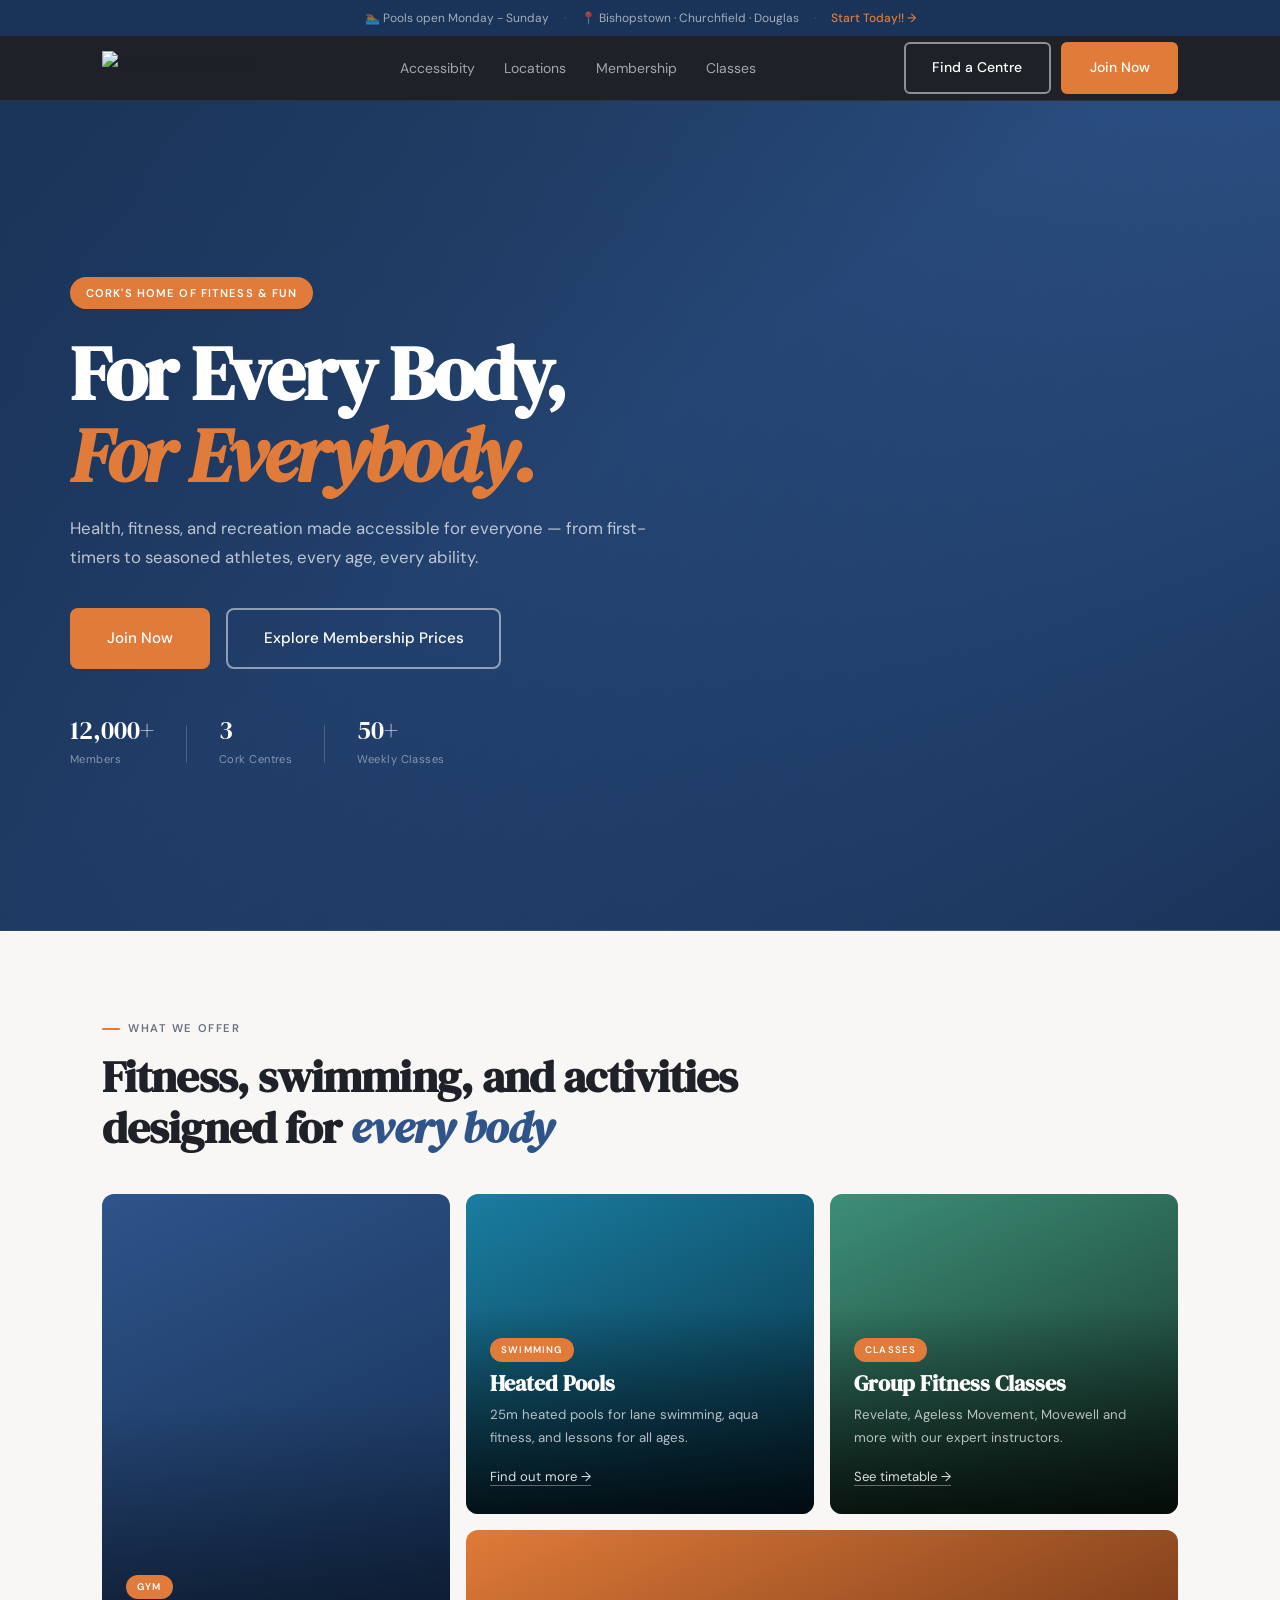
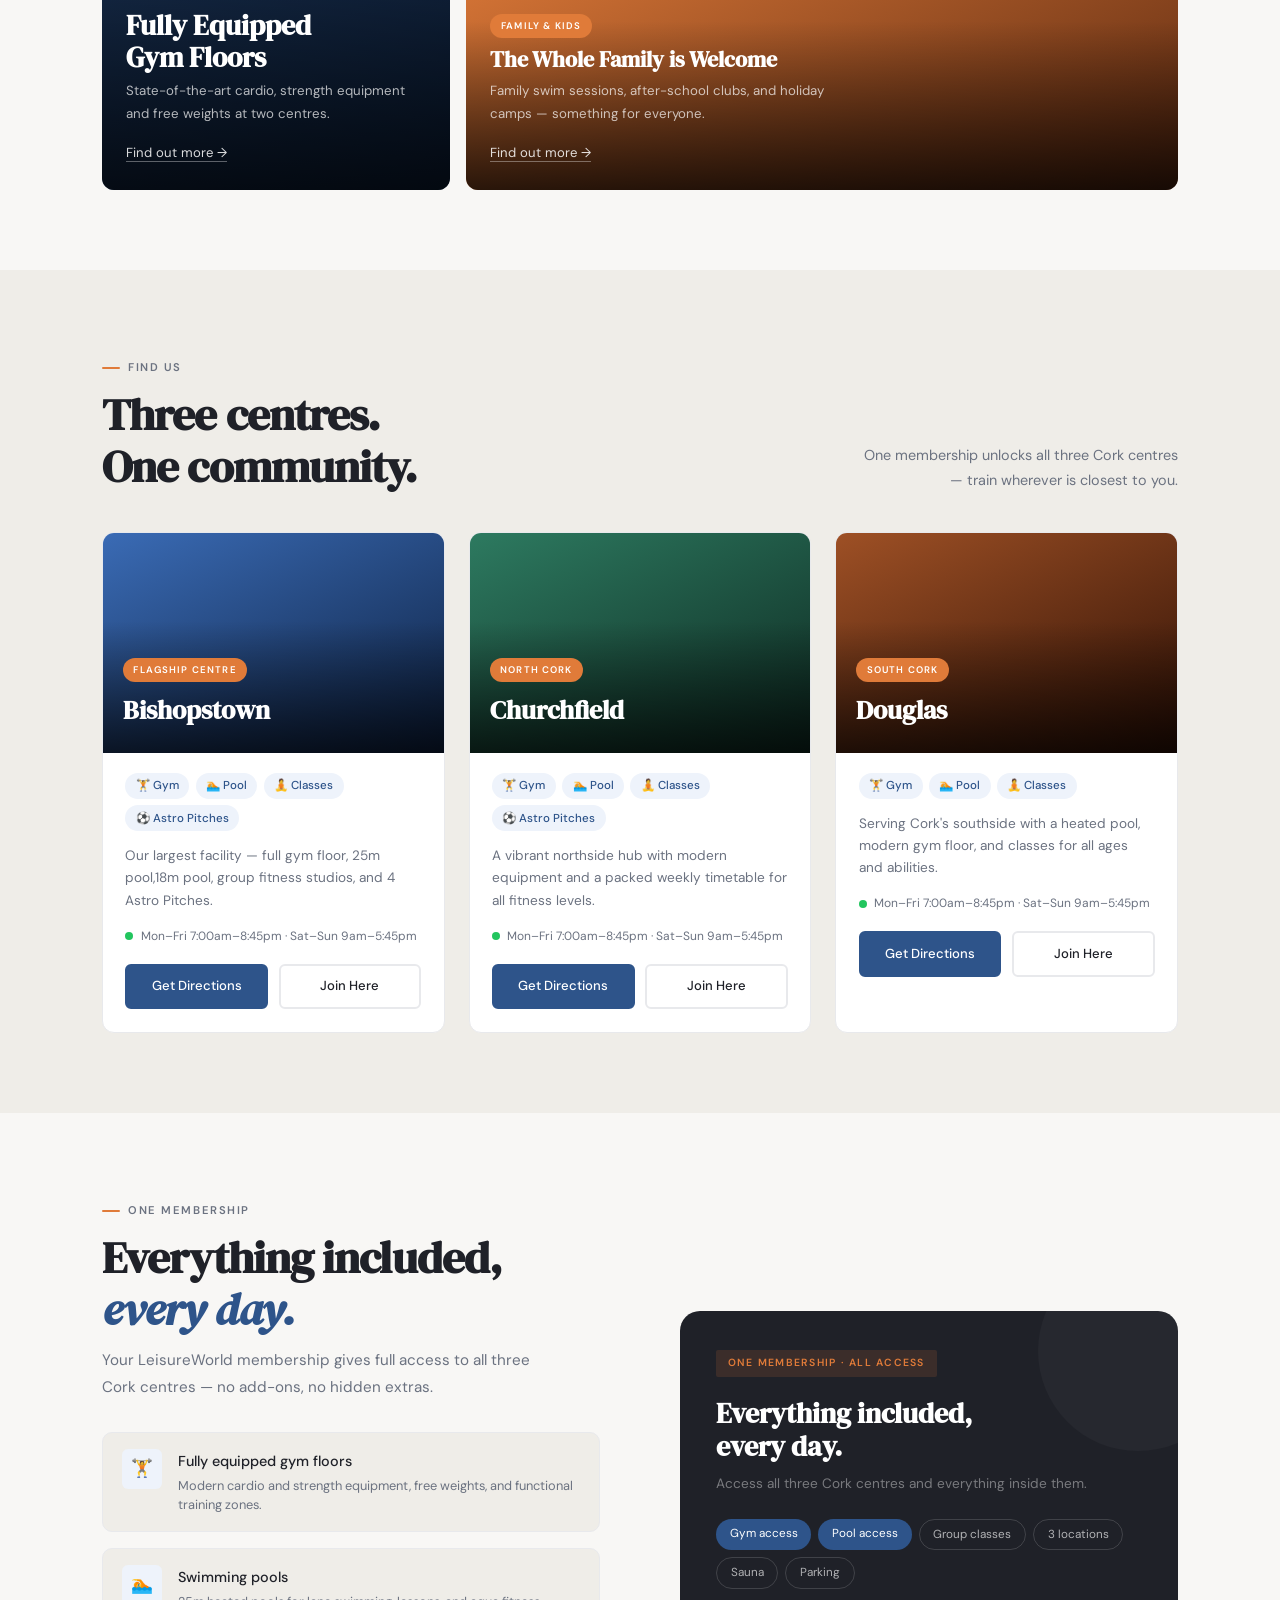
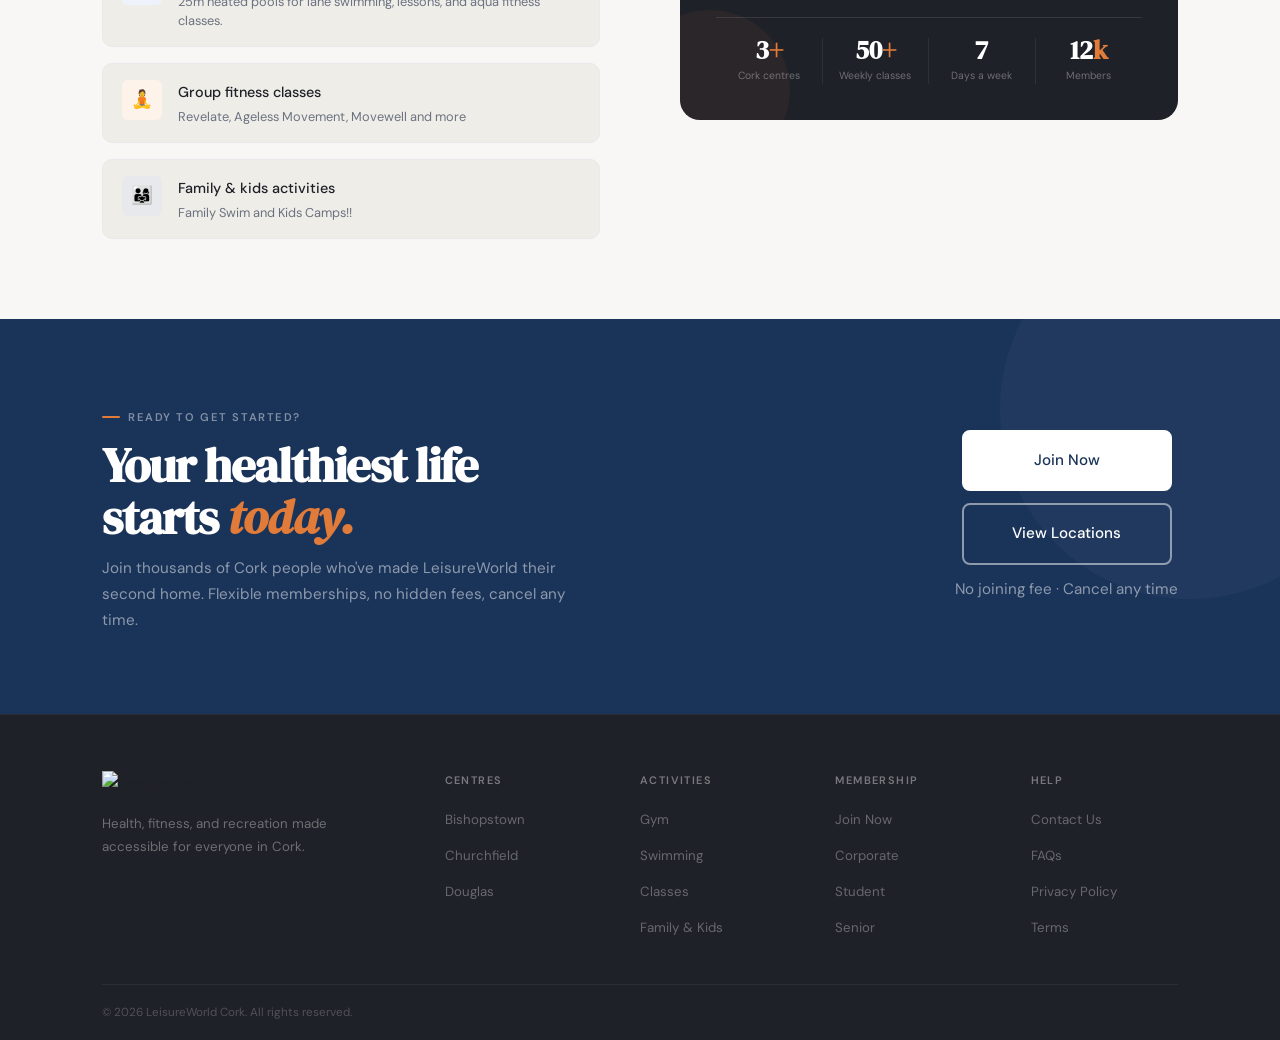
==== index.html @ de10e4ae "Add files via upload" ====
<!DOCTYPE html>
<html lang="en">
<head>
  <meta charset="UTF-8"/>
  <meta name="viewport" content="width=device-width, initial-scale=1.0"/>
  <title>LeisureWorld Cork — For Every Body, For Everybody</title>
  <link href="https://fonts.googleapis.com/css2?family=DM+Serif+Display:ital@0;1&family=DM+Sans:opsz,wght@9..40,300;9..40,400;9..40,500;9..40,600&display=swap" rel="stylesheet"/>
  <link rel="stylesheet" href="style.css"/>
</head>
<body>

<!-- ══════════════════════════════════════════════════════
     TOPBAR
     ══════════════════════════════════════════════════════ -->
<div class="topbar">
  🏊 Pools open Monday - Sunday
  <span class="topbar-sep">·</span>
  📍 Bishopstown · Churchfield · Douglas
  <span class="topbar-sep">·</span>
  <a href="#join"> Start Today!! →</a>
</div>


<!-- ══════════════════════════════════════════════════════
     NAV
     ══════════════════════════════════════════════════════ -->
<nav>
  <div class="wrap nav-inner">

    <a href="#" class="nav-logo">
      <img src="/Users/nikitajoisa/Desktop/lwm/LW/Images/Logo.png" alt="LeisureWorld Cork"/>
    </a>

    <ul class="nav-links">
      <li><a href="#activities">Accessibity</a></li>
      <li><a href="#locations">Locations</a></li>
      <li><a href="#membership">Membership</a></li>
      <li><a href="#classes">Classes</a></li>
    </ul>

    <div class="nav-actions">
      <a href="#locations" class="btn btn-outline-white">Find a Centre</a>
      <a href="#join" class="btn btn-orange">Join Now</a>
    </div>

    <button class="hamburger" id="hamburger" aria-label="Toggle menu" aria-expanded="false">
      <span></span>
      <span></span>
      <span></span>
    </button>

  </div>
</nav>

<!-- Mobile slide-down menu -->
<div class="mobile-menu" id="mobileMenu" aria-hidden="true">
  <ul>
    <li><a href="#activities">Activities</a></li>
    <li><a href="#locations">Locations</a></li>
    <li><a href="#membership">Membership</a></li>
    <li><a href="#classes">Classes</a></li>
  </ul>
  <div class="mobile-menu-btns">
    <a href="#locations" class="btn btn-outline-white">Find a Centre</a>
    <a href="#join" class="btn btn-orange">Join Now</a>
  </div>
</div>

<script>
  const btn  = document.getElementById('hamburger');
  const menu = document.getElementById('mobileMenu');

  btn.addEventListener('click', () => {
    const isOpen = menu.classList.toggle('open');
    btn.classList.toggle('open', isOpen);
    btn.setAttribute('aria-expanded', isOpen);
    menu.setAttribute('aria-hidden', !isOpen);
  });

  // Close menu when any link is tapped
  menu.querySelectorAll('a').forEach(link => {
    link.addEventListener('click', () => {
      menu.classList.remove('open');
      btn.classList.remove('open');
      btn.setAttribute('aria-expanded', false);
      menu.setAttribute('aria-hidden', true);
    });
  });
</script>


<!-- ══════════════════════════════════════════════════════
     HERO
     ══════════════════════════════════════════════════════ -->
<section class="hero">
  <div class="hero-bg"></div>
  <div class="hero-overlay"></div>
  <div class="wrap hero-inner">
    <div class="hero-content">
      <div class="hero-badge">Cork's home of fitness &amp; fun</div>
      <h1>For Every Body,<br><em>For Everybody.</em></h1>
      <p>Health, fitness, and recreation made accessible for everyone — from first-timers to seasoned athletes, every age, every ability.</p>
      <div class="hero-cta">
        <a href="#join" class="btn btn-orange btn-lg">Join Now</a>
        <a href="#activities" class="btn btn-outline-white btn-lg">Explore Membership Prices</a>
      </div>
      <div class="hero-stats">
        <div>
          <span class="stat-num">12,000+</span>
          <span class="stat-label">Members</span>
        </div>
        <div class="stat-divider"></div>
        <div>
          <span class="stat-num">3</span>
          <span class="stat-label">Cork Centres</span>
        </div>
        <div class="stat-divider"></div>
        <div>
          <span class="stat-num">50+</span>
          <span class="stat-label">Weekly Classes</span>
        </div>
      </div>
    </div>
  </div>
</section>


<!-- ══════════════════════════════════════════════════════
     ACTIVITIES
     ══════════════════════════════════════════════════════ -->
<section class="activities" id="activities">
  <div class="wrap">
    <div class="overline">What we offer</div>
    <h2 class="display">Fitness, swimming, and activities<br>designed for <em>every body</em></h2>

    <div class="act-grid">

      <!-- Tall card: spans 2 rows on desktop -->
      <a href="#" class="act-card span-2-rows">
        <div class="card-bg bg-gym"></div>
        <div class="card-overlay"></div>
        <div class="card-body">
          <span class="card-tag">Gym</span>
          <h3>Fully Equipped<br>Gym Floors</h3>
          <p>State-of-the-art cardio, strength equipment and free weights at two centres.</p>
          <span class="card-link">Find out more →</span>
        </div>
      </a>

      <a href="#" class="act-card">
        <div class="card-bg bg-pool"></div>
        <div class="card-overlay"></div>
        <div class="card-body">
          <span class="card-tag">Swimming</span>
          <h3>Heated Pools</h3>
          <p>25m heated pools for lane swimming, aqua fitness, and lessons for all ages.</p>
          <span class="card-link">Find out more →</span>
        </div>
      </a>

      <a href="#membership" class="act-card">
        <div class="card-bg bg-classes"></div>
        <div class="card-overlay"></div>
        <div class="card-body">
          <span class="card-tag">Classes</span>
          <h3>Group Fitness Classes</h3>
          <p>Revelate, Ageless Movement, Movewell and more with our expert instructors.</p>
          <span class="card-link">See timetable →</span>
        </div>
      </a>

      <!-- Wide card: spans 2 columns on desktop/tablet -->
      <a href="#" class="act-card span-2-cols">
        <div class="card-bg bg-family"></div>
        <div class="card-overlay"></div>
        <div class="card-body">
          <span class="card-tag">Family &amp; Kids</span>
          <h3>The Whole Family is Welcome</h3>
          <p>Family swim sessions, after-school clubs, and holiday camps — something for everyone.</p>
          <span class="card-link">Find out more →</span>
        </div>
      </a>

    </div>
  </div>
</section>


<!-- ══════════════════════════════════════════════════════
     LOCATIONS
     ══════════════════════════════════════════════════════ -->
<section class="locations" id="locations">
  <div class="wrap">
    <div class="section-head-row">
      <div>
        <div class="overline">Find us</div>
        <h2 class="display">Three centres.<br>One community.</h2>
      </div>
      <p class="section-aside">One membership unlocks all three Cork centres — train wherever is closest to you.</p>
    </div>

    <div class="loc-grid">

      <div class="loc-card">
        <div class="loc-photo lp-bishopstown">
          <div class="loc-photo-overlay"></div>
          <div class="loc-photo-label">
            <small>Flagship Centre</small>
            <h3>Bishopstown</h3>
          </div>
        </div>
        <div class="loc-body">
          <div class="loc-chips">
            <span class="chip">🏋️ Gym</span>
            <span class="chip">🏊 Pool</span>
            <span class="chip">🧘 Classes</span>
            <span class="chip">⚽ Astro Pitches</span>
          </div>
          <p>Our largest facility — full gym floor, 25m pool,18m pool, group fitness studios, and 4 Astro Pitches.</p>
          <div class="loc-hours"><span class="dot-green"></span> Mon–Fri 7:00am–8:45pm · Sat–Sun 9am–5:45pm</div>
          <div class="loc-btns">
            <a href="#" class="btn btn-blue">Get Directions</a>
            <a href="#join" class="btn btn-outline-ink">Join Here</a>
          </div>
        </div>
      </div>

      <div class="loc-card">
        <div class="loc-photo lp-churchfield">
          <div class="loc-photo-overlay"></div>
          <div class="loc-photo-label">
            <small>North Cork</small>
            <h3>Churchfield</h3>
          </div>
        </div>
        <div class="loc-body">
          <div class="loc-chips">
            <span class="chip">🏋️ Gym</span>
            <span class="chip">🏊 Pool</span>
            <span class="chip">🧘 Classes</span>
            <span class="chip">⚽ Astro Pitches</span>
          </div>
          <p>A vibrant northside hub with modern equipment and a packed weekly timetable for all fitness levels.</p>
          <div class="loc-hours"><span class="dot-green"></span> Mon–Fri 7:00am–8:45pm · Sat–Sun 9am–5:45pm</div>
          <div class="loc-btns">
            <a href="#" class="btn btn-blue">Get Directions</a>
            <a href="#join" class="btn btn-outline-ink">Join Here</a>
          </div>
        </div>
      </div>

<div class="loc-card">
  <div class="loc-photo lp-douglas">
    <div class="loc-photo-overlay"></div>
    <div class="loc-photo-label">
      <small>South Cork</small>
      <h3>Douglas</h3>
    </div>
  </div>
  <div class="loc-body">
    <div class="loc-chips">
      <span class="chip">🏋️ Gym</span>
      <span class="chip">🏊 Pool</span>
      <span class="chip">🧘 Classes</span>
    </div>
    <p>Serving Cork's southside with a heated pool, modern gym floor, and classes for all ages and abilities.</p>
    <div class="loc-hours"><span class="dot-green"></span> Mon–Fri 7:00am–8:45pm · Sat–Sun 9am–5:45pm</div>
    <div class="loc-btns">
      <a href="#" class="btn btn-blue">Get Directions</a>
      <a href="#join" class="btn btn-outline-ink">Join Here</a>
    </div>
  </div>
</div>

    </div>
  </div>
</section>


<!-- ══════════════════════════════════════════════════════
     MEMBERSHIP FEATURES
     ══════════════════════════════════════════════════════ -->
<section class="membership" id="membership">
  <div class="wrap mem-inner">

    <div class="mem-left">
      <div class="overline">One membership</div>
      <h2 class="display">Everything included,<br><em>every day.</em></h2>
      <p>Your LeisureWorld membership gives full access to all three Cork centres — no add-ons, no hidden extras.</p>

      <div class="feature-list">
        <div class="feature-item">
          <div class="feature-icon fi-blue">🏋️</div>
          <div>
            <h4>Fully equipped gym floors</h4>
            <p>Modern cardio and strength equipment, free weights, and functional training zones.</p>
          </div>
        </div>
        <div class="feature-item">
          <div class="feature-icon fi-blue">🏊</div>
          <div>
            <h4>Swimming pools</h4>
            <p>25m heated pools for lane swimming, lessons, and aqua fitness classes.</p>
          </div>
        </div>
        <div class="feature-item">
          <div class="feature-icon fi-orange">🧘</div>
          <div>
            <h4>Group fitness classes</h4>
            <p>Revelate, Ageless Movement, Movewell and more</p>
          </div>
        </div>
        <div class="feature-item">
          <div class="feature-icon fi-stone">👨‍👩‍👧</div>
          <div>
            <h4>Family &amp; kids activities</h4>
            <p>Family Swim and Kids Camps!!</p>
          </div>
        </div>
      </div>
    </div>

    <div class="mem-right">
      <div class="mem-card">
        <div class="mem-card-tag">One membership · All access</div>
        <h3>Everything included,<br>every day.</h3>
        <p>Access all three Cork centres and everything inside them.</p>
        <div class="pills">
          <span class="pill pill-solid">Gym access</span>
          <span class="pill pill-solid">Pool access</span>
          <span class="pill pill-outline">Group classes</span>
          <span class="pill pill-outline">3 locations</span>
          <span class="pill pill-outline">Sauna</span>
          <span class="pill pill-outline">Parking</span>
        </div>
        <div class="mem-stats">
          <div class="mem-stat"><strong>3<em>+</em></strong><span>Cork centres</span></div>
          <div class="mem-stat"><strong>50<em>+</em></strong><span>Weekly classes</span></div>
          <div class="mem-stat"><strong>7</strong><span>Days a week</span></div>
          <div class="mem-stat"><strong>12<em>k</em></strong><span>Members</span></div>
        </div>
      </div>
    </div>

  </div>
</section>


<!-- ══════════════════════════════════════════════════════
     JOIN CTA
     ══════════════════════════════════════════════════════ -->
<section class="join-cta" id="join">
  <div class="wrap join-inner">
    <div>
      <div class="overline overline-light">Ready to get started?</div>
      <h2>Your healthiest life<br>starts <em>today.</em></h2>
      <p>Join thousands of Cork people who've made LeisureWorld their second home. Flexible memberships, no hidden fees, cancel any time.</p>
    </div>
    <div class="join-actions">
      <a href="#" class="btn btn-white btn-lg">Join Now</a>
      <a href="#locations" class="btn btn-outline-white btn-lg">View Locations</a>
      <p class="join-note">No joining fee · Cancel any time</p>
    </div>
  </div>
</section>


<!-- ══════════════════════════════════════════════════════
     FOOTER
     ══════════════════════════════════════════════════════ -->
<footer>
  <div class="wrap">
    <div class="footer-grid">

      <div class="footer-brand">
        <!-- Replace logo.png with your actual logo file -->
        <img src="/Users/nikitajoisa/Desktop/lwm/LW/Images/Logo.png" alt="LeisureWorld Cork"/>
        <p>Health, fitness, and recreation made accessible for everyone in Cork.</p>
      </div>

      <div class="footer-col">
        <h4>Centres</h4>
        <ul>
          <li><a href="#locations">Bishopstown</a></li>
          <li><a href="#locations">Churchfield</a></li>
          <li><a href="#locations">Douglas</a></li>
        </ul>
      </div>

      <div class="footer-col">
        <h4>Activities</h4>
        <ul>
          <li><a href="#activities">Gym</a></li>
          <li><a href="#activities">Swimming</a></li>
          <li><a href="#membership">Classes</a></li>
          <li><a href="#activities">Family &amp; Kids</a></li>
        </ul>
      </div>

      <div class="footer-col">
        <h4>Membership</h4>
        <ul>
          <li><a href="#join">Join Now</a></li>
          <li><a href="#">Corporate</a></li>
          <li><a href="#">Student</a></li>
          <li><a href="#">Senior</a></li>
        </ul>
      </div>

      <div class="footer-col">
        <h4>Help</h4>
        <ul>
          <li><a href="#">Contact Us</a></li>
          <li><a href="#">FAQs</a></li>
          <li><a href="#">Privacy Policy</a></li>
          <li><a href="#">Terms</a></li>
        </ul>
      </div>

    </div>

    <div class="footer-bottom">
      <span>© 2026 LeisureWorld Cork. All rights reserved.</span>
    </div>
  </div>
</footer>

</body>
</html>
---- style.css ----
/* =====================================================
   TOKENS — edit colours/fonts here only
   ===================================================== */
:root {
  --blue:       #2E548A;
  --blue-deep:  #1A3359;
  --orange:     #E07B39;
  --ink:        #1F2128;
  --bg:         #F8F7F5;
  --surface:    #EFEDE8;
  --border:     #E8E9EC;
  --muted:      #6B7280;
  --green:      #22c55e;

  --font-display: 'DM Serif Display', Georgia, serif;
  --font-body:    'DM Sans', sans-serif;

  --radius: 12px;
  --max-w:  1140px;
}

/* =====================================================
   RESET
   ===================================================== */
*, *::before, *::after { box-sizing: border-box; margin: 0; padding: 0; }
html  { scroll-behavior: smooth; }
body  {
  font-family: var(--font-body);
  background: var(--bg);
  color: var(--ink);
  font-size: 16px;
  line-height: 1.7;
  -webkit-font-smoothing: antialiased;
}
a   { color: inherit; text-decoration: none; }
img { display: block; max-width: 100%; }
ul  { list-style: none; }

/* =====================================================
   LAYOUT
   ===================================================== */
.wrap    { max-width: var(--max-w); margin: 0 auto; padding: 0 2rem; }
section  { padding: 5rem 0; }

/* =====================================================
   TYPOGRAPHY HELPERS
   ===================================================== */
.overline {
  display: inline-flex;
  align-items: center;
  gap: .5rem;
  font-size: .7rem;
  font-weight: 600;
  letter-spacing: .14em;
  text-transform: uppercase;
  color: var(--muted);
  margin-bottom: .75rem;
}
.overline::before {
  content: '';
  width: 18px;
  height: 2px;
  background: var(--orange);
  border-radius: 2px;
}
.overline-light { color: rgba(255,255,255,.45); }

h2.display {
  font-family: var(--font-display);
  font-size: clamp(2rem, 4vw, 2.8rem);
  letter-spacing: -.02em;
  line-height: 1.15;
}
h2.display em { font-style: italic; color: var(--blue); }

/* =====================================================
   BUTTONS
   ===================================================== */
.btn {
  display: inline-flex;
  align-items: center;
  justify-content: center;
  gap: .4rem;
  padding: .75rem 1.65rem;
  border-radius: 6px;
  font-family: var(--font-body);
  font-size: .875rem;
  font-weight: 500;
  border: 2px solid transparent;
  cursor: pointer;
  transition: all .2s;
  white-space: nowrap;
}
.btn:hover { transform: translateY(-2px); box-shadow: 0 6px 18px rgba(0,0,0,.15); }
.btn:active { transform: translateY(0); box-shadow: none; }

.btn-lg { padding: 1rem 2.2rem; font-size: .95rem; border-radius: 8px; }

.btn-orange        { background: var(--orange);    color: #fff; border-color: var(--orange); }
.btn-orange:hover  { background: #c45e1e;          border-color: #c45e1e; }
.btn-blue          { background: var(--blue);      color: #fff; border-color: var(--blue); }
.btn-blue:hover    { background: var(--blue-deep); border-color: var(--blue-deep); }
.btn-white         { background: #fff;             color: var(--blue-deep); border-color: #fff; }
.btn-white:hover   { background: var(--bg); }
.btn-outline-white { background: transparent; color: #fff; border-color: rgba(255,255,255,.5); }
.btn-outline-white:hover { background: rgba(255,255,255,.1); border-color: #fff; }
.btn-outline-ink   { background: transparent; color: var(--ink); border-color: var(--border); }
.btn-outline-ink:hover { border-color: var(--blue); color: var(--blue); }

/* =====================================================
   TOPBAR
   ===================================================== */
.topbar {
  background: var(--blue-deep);
  font-size: .75rem;
  color: rgba(255,255,255,.6);
  text-align: center;
  padding: .5rem 1rem;
}
.topbar a { color: var(--orange); font-weight: 500; }
.topbar a:hover { color: #fff; }
.topbar-sep { margin: 0 .75rem; opacity: .3; }

/* =====================================================
   NAV
   ===================================================== */
nav {
  position: sticky;
  top: 0;
  z-index: 100;
  background: var(--ink);
  border-bottom: 1px solid rgba(255,255,255,.07);
}
.nav-inner {
  display: flex;
  align-items: center;
  justify-content: space-between;
  height: 64px;
}
.nav-logo img { height: 34px; }

.nav-links {
  display: flex;
  gap: .15rem;
}
.nav-links a {
  padding: .4rem .85rem;
  font-size: .875rem;
  color: rgba(255,255,255,.6);
  border-radius: 5px;
  transition: color .2s, background .2s;
}
.nav-links a:hover { color: #fff; background: rgba(255,255,255,.08); }

.nav-actions { display: flex; gap: .65rem; }

/* Hamburger button — hidden on desktop */
.hamburger {
  display: none;
  flex-direction: column;
  gap: 5px;
  background: none;
  border: none;
  cursor: pointer;
  padding: 8px;
  border-radius: 5px;
}
.hamburger:hover { background: rgba(255,255,255,.08); }
.hamburger span {
  display: block;
  width: 22px;
  height: 2px;
  background: rgba(255,255,255,.8);
  border-radius: 2px;
  transition: transform .25s, opacity .25s;
}
.hamburger.open span:nth-child(1) { transform: translateY(7px) rotate(45deg); }
.hamburger.open span:nth-child(2) { opacity: 0; }
.hamburger.open span:nth-child(3) { transform: translateY(-7px) rotate(-45deg); }

/* Mobile drawer — hidden until breakpoint */
.mobile-menu {
  display: none;
  position: fixed;
  top: 64px; left: 0; right: 0;
  background: var(--ink);
  border-top: 1px solid rgba(255,255,255,.07);
  padding: 1.5rem 1.5rem 2rem;
  z-index: 99;
  opacity: 0;
  transform: translateY(-6px);
  pointer-events: none;
  transition: opacity .25s, transform .25s;
}
.mobile-menu.open { opacity: 1; transform: translateY(0); pointer-events: auto; }
.mobile-menu li   { border-bottom: 1px solid rgba(255,255,255,.06); }
.mobile-menu a    { display: block; padding: .9rem 0; font-size: 1rem; color: rgba(255,255,255,.7); }
.mobile-menu a:hover { color: #fff; }
.mobile-menu-btns {
  display: flex;
  flex-direction: column;
  gap: .65rem;
  margin-top: 1.5rem;
}
.mobile-menu-btns .btn { width: 100%; padding: .9rem; }

/* =====================================================
   HERO
   To add a real photo: .hero-bg { background-image: url('hero.jpg'); }
   Ideal size: 1600x900px
   ===================================================== */
.hero {
  position: relative;
  min-height: 88vh;
  display: flex;
  align-items: center;
  overflow: hidden;
}
.hero-bg {
  position: absolute;
  inset: 0;
  background: linear-gradient(145deg, #1f3d5c 0%, #2E548A 45%, #1A3359 100%);
  background-size: cover;
  background-position: center;
}
.hero-overlay {
  position: absolute;
  inset: 0;
  background: linear-gradient(100deg, rgba(26,51,89,.85) 0%, rgba(26,51,89,.4) 60%, transparent 100%);
}
.hero-inner {
  position: relative;
  z-index: 1;
  padding: 6rem 0 5rem;
  width: 100%;
}
.hero-content { max-width: 600px; }

.hero-badge {
  display: inline-block;
  background: var(--orange);
  color: #fff;
  font-size: .7rem;
  font-weight: 600;
  letter-spacing: .1em;
  text-transform: uppercase;
  padding: .4rem 1rem;
  border-radius: 99px;
  margin-bottom: 1.5rem;
}
.hero-content h1 {
  font-family: var(--font-display);
  font-size: clamp(2.8rem, 6vw, 5rem);
  color: #fff;
  line-height: 1.05;
  letter-spacing: -.03em;
  margin-bottom: 1.25rem;
}
.hero-content h1 em { font-style: italic; color: var(--orange); }
.hero-content p {
  font-size: 1.05rem;
  color: rgba(255,255,255,.7);
  max-width: 48ch;
  margin-bottom: 2.25rem;
}
.hero-cta { display: flex; gap: 1rem; flex-wrap: wrap; margin-bottom: 3rem; }

.hero-stats {
  display: flex;
  gap: 2rem;
  flex-wrap: wrap;
  align-items: center;
}
.stat-num {
  font-family: var(--font-display);
  font-size: 1.65rem;
  color: #fff;
  display: block;
  line-height: 1;
}
.stat-label { font-size: .7rem; color: rgba(255,255,255,.45); letter-spacing: .04em; }
.stat-divider { width: 1px; height: 38px; background: rgba(255,255,255,.18); }

/* =====================================================
   ACTIVITIES GRID
   To add photos: <div class="card-bg bg-gym" style="background-image:url('gym.jpg')">
   Ideal: 800x600px per card
   ===================================================== */
.activities { background: var(--bg); }

.act-grid {
  display: grid;
  grid-template-columns: repeat(3, 1fr);
  grid-template-rows: 320px 260px;
  gap: 1rem;
  margin-top: 2.5rem;
}
.act-card {
  position: relative;
  border-radius: var(--radius);
  overflow: hidden;
  display: block;
}
.act-card:hover .card-bg { transform: scale(1.05); }

.card-bg {
  position: absolute;
  inset: 0;
  background-size: cover;
  background-position: center;
  transition: transform .5s ease;
}

/* Colour fallbacks — replace with real photos */
.bg-gym     { background: linear-gradient(155deg, #2E548A, #0d2240); }
.bg-pool    { background: linear-gradient(155deg, #1a7da0, #072d40); }
.bg-classes { background: linear-gradient(155deg, #3d8f78, #142e25); }
.bg-family  { background: linear-gradient(155deg, var(--orange), #5a2810); }

.card-overlay {
  position: absolute;
  inset: 0;
  background: linear-gradient(to top, rgba(0,0,0,.75) 0%, transparent 65%);
}
.card-body {
  position: absolute;
  bottom: 0; left: 0; right: 0;
  padding: 1.5rem;
  z-index: 1;
}
.card-tag {
  display: inline-block;
  background: var(--orange);
  color: #fff;
  font-size: .6rem;
  font-weight: 600;
  letter-spacing: .12em;
  text-transform: uppercase;
  padding: .25rem .7rem;
  border-radius: 99px;
  margin-bottom: .6rem;
}
.card-body h3 {
  font-family: var(--font-display);
  font-size: 1.4rem;
  color: #fff;
  line-height: 1.15;
  margin-bottom: .45rem;
}
.card-body p   { font-size: .83rem; color: rgba(255,255,255,.7); margin-bottom: .8rem; max-width: 38ch; }
.card-link     { font-size: .82rem; color: rgba(255,255,255,.85); border-bottom: 1px solid rgba(255,255,255,.35); transition: border-color .2s; }
.act-card:hover .card-link { border-color: var(--orange); color: #fff; }

/* Grid span helpers */
.span-2-rows { grid-row: span 2; }
.span-2-cols { grid-column: span 2; }
.span-2-rows .card-body h3 { font-size: 1.75rem; }

/* =====================================================
   LOCATIONS
   To add photos: style="background-image:url('bishopstown.jpg')"
   Ideal: 800x400px per location
   ===================================================== */
.locations { background: var(--surface); }

.section-head-row {
  display: flex;
  align-items: flex-end;
  justify-content: space-between;
  gap: 2rem;
  margin-bottom: 2.5rem;
}
.section-aside { font-size: .9rem; color: var(--muted); max-width: 32ch; text-align: right; }

.loc-grid {
  display: grid;
  grid-template-columns: repeat(3, 1fr);
  gap: 1.5rem;
}
.loc-card {
  background: #fff;
  border-radius: var(--radius);
  overflow: hidden;
  border: 1px solid var(--border);
  transition: transform .25s, box-shadow .25s;
}
.loc-card:hover { transform: translateY(-5px); box-shadow: 0 20px 50px rgba(0,0,0,.1); }

.loc-photo {
  height: 220px;
  background-size: cover;
  background-position: center;
  position: relative;
  display: flex;
  align-items: flex-end;
}

/* Colour fallbacks */
.lp-bishopstown { background: linear-gradient(155deg, #3a6bb5, #0d2040); }
.lp-churchfield  { background: linear-gradient(155deg, #2d7a60, #0d2820); }
.lp-douglas      { background: linear-gradient(155deg, #9e5025, #2e1005); }

.loc-photo-overlay {
  position: absolute;
  inset: 0;
  background: linear-gradient(to top, rgba(0,0,0,.68) 0%, transparent 60%);
}
.loc-photo-label {
  position: relative;
  z-index: 1;
  padding: 1.25rem;
}
.loc-photo-label small {
  display: inline-block;
  background: var(--orange);
  color: #fff;
  font-size: .6rem;
  font-weight: 600;
  letter-spacing: .12em;
  text-transform: uppercase;
  padding: .22rem .65rem;
  border-radius: 99px;
  margin-bottom: .4rem;
}
.loc-photo-label h3 { font-family: var(--font-display); font-size: 1.65rem; color: #fff; }

.loc-body { padding: 1.25rem 1.4rem 1.4rem; }

.loc-chips { display: flex; flex-wrap: wrap; gap: .4rem; margin-bottom: .85rem; }
.chip {
  font-size: .72rem;
  font-weight: 500;
  color: var(--blue);
  background: #EEF3FB;
  padding: .2rem .65rem;
  border-radius: 99px;
}
.loc-body p { font-size: .85rem; color: var(--muted); margin-bottom: .85rem; line-height: 1.65; }

.loc-hours {
  display: flex;
  align-items: center;
  gap: .45rem;
  font-size: .75rem;
  color: var(--muted);
  margin-bottom: 1.1rem;
}
.dot-green { width: 8px; height: 8px; border-radius: 50%; background: var(--green); flex-shrink: 0; }

.loc-btns { display: flex; gap: .65rem; }
.loc-btns .btn { flex: 1; font-size: .82rem; padding: .6rem .8rem; }

/* =====================================================
   MEMBERSHIP FEATURES
   ===================================================== */
.membership { background: var(--bg); }

.mem-inner {
  display: grid;
  grid-template-columns: 1fr 1fr;
  gap: 5rem;
  align-items: center;
}
.mem-left > p { font-size: .95rem; color: var(--muted); max-width: 44ch; margin: .75rem 0 2rem; line-height: 1.75; }

.feature-list { display: flex; flex-direction: column; gap: 1rem; }

.feature-item {
  display: flex;
  align-items: flex-start;
  gap: 1rem;
  padding: 1rem 1.2rem;
  background: var(--surface);
  border: 1.5px solid var(--border);
  border-radius: 10px;
  transition: border-color .2s, background .2s, transform .2s;
}
.feature-item:hover { border-color: #ADBFDF; background: #EEF3FB; transform: translateX(4px); }

.feature-icon {
  width: 40px; height: 40px;
  border-radius: 6px;
  display: flex;
  align-items: center;
  justify-content: center;
  font-size: 1.1rem;
  flex-shrink: 0;
}
.fi-blue   { background: #EEF3FB; }
.fi-orange { background: #FDF3EA; }
.fi-stone  { background: var(--border); }

.feature-item h4 { font-size: .9rem; font-weight: 500; margin-bottom: .15rem; }
.feature-item p  { font-size: .8rem; color: var(--muted); margin: 0; line-height: 1.5; }

/* Membership highlight card */
.mem-card {
  background: var(--ink);
  border-radius: 20px;
  padding: 2.25rem;
  position: relative;
  overflow: hidden;
}
.mem-card::before,
.mem-card::after {
  content: '';
  position: absolute;
  border-radius: 50%;
  pointer-events: none;
}
.mem-card::before { width: 200px; height: 200px; top: -60px; right: -60px; background: rgba(255,255,255,.03); }
.mem-card::after  { width: 160px; height: 160px; bottom: -50px; left: -50px; background: rgba(224,123,57,.06); }

.mem-card-tag {
  display: inline-block;
  font-size: .65rem;
  font-weight: 600;
  letter-spacing: .12em;
  text-transform: uppercase;
  color: var(--orange);
  background: rgba(224,123,57,.14);
  padding: .28rem .75rem;
  border-radius: 2px;
  margin-bottom: 1.25rem;
}
.mem-card h3 {
  font-family: var(--font-display);
  font-size: 1.75rem;
  color: #fff;
  line-height: 1.2;
  margin-bottom: .5rem;
  position: relative; z-index: 1;
}
.mem-card > p {
  font-size: .85rem;
  color: rgba(255,255,255,.4);
  margin-bottom: 1.5rem;
  position: relative; z-index: 1;
}
.pills { display: flex; flex-wrap: wrap; gap: .45rem; margin-bottom: 1.75rem; position: relative; z-index: 1; }
.pill { font-size: .73rem; padding: .3rem .85rem; border-radius: 99px; }
.pill-solid   { background: var(--blue); color: #fff; }
.pill-outline { border: 1px solid rgba(255,255,255,.15); color: rgba(255,255,255,.65); }

.mem-stats {
  display: grid;
  grid-template-columns: repeat(4, 1fr);
  border-top: 1px solid rgba(255,255,255,.1);
  padding-top: 1.25rem;
  position: relative; z-index: 1;
}
.mem-stat {
  display: flex;
  flex-direction: column;
  align-items: center;
  padding: 0 .4rem;
  border-right: 1px solid rgba(255,255,255,.07);
}
.mem-stat:last-child { border-right: none; }
.mem-stat strong { font-family: var(--font-display); font-size: 1.6rem; color: #fff; line-height: 1; }
.mem-stat strong em { font-style: normal; color: var(--orange); }
.mem-stat span { font-size: .65rem; color: rgba(255,255,255,.35); margin-top: .2rem; text-align: center; }

/* =====================================================
   JOIN CTA
   ===================================================== */
.join-cta {
  background: var(--blue-deep);
  position: relative;
  overflow: hidden;
}
.join-cta::before {
  content: '';
  position: absolute;
  top: -100px; right: -100px;
  width: 380px; height: 380px;
  border-radius: 50%;
  background: rgba(255,255,255,.03);
  pointer-events: none;
}
.join-inner {
  display: grid;
  grid-template-columns: 1fr auto;
  gap: 4rem;
  align-items: center;
  position: relative; z-index: 1;
}
.join-inner h2 {
  font-family: var(--font-display);
  font-size: clamp(2.2rem, 4vw, 3rem);
  color: #fff;
  letter-spacing: -.02em;
  line-height: 1.1;
  margin-bottom: .75rem;
}
.join-inner h2 em { font-style: italic; color: var(--orange); }
.join-inner > div > p { font-size: .95rem; color: rgba(255,255,255,.5); max-width: 48ch; }

.join-actions {
  display: flex;
  flex-direction: column;
  align-items: center;
  gap: .75rem;
  flex-shrink: 0;
}
.join-actions .btn { width: 210px; }
.join-note { font-size: .7rem; color: rgba(255,255,255,.3); text-align: center; }

/* =====================================================
   FOOTER
   ===================================================== */
footer { background: var(--ink); border-top: 1px solid rgba(255,255,255,.06); }

.footer-grid {
  display: grid;
  grid-template-columns: 2fr 1fr 1fr 1fr 1fr;
  gap: 3rem;
  padding: 3.5rem 0 2.75rem;
}
.footer-brand img { height: 28px; margin-bottom: .9rem; }
.footer-brand p   { font-size: .83rem; color: rgba(255,255,255,.35); max-width: 26ch; line-height: 1.7; }

.footer-col h4 {
  font-size: .68rem;
  font-weight: 600;
  letter-spacing: .13em;
  text-transform: uppercase;
  color: rgba(255,255,255,.4);
  margin-bottom: 1rem;
}
.footer-col li + li { margin-top: .55rem; }
.footer-col a { font-size: .83rem; color: rgba(255,255,255,.32); transition: color .2s; }
.footer-col a:hover { color: rgba(255,255,255,.85); }

.footer-bottom {
  border-top: 1px solid rgba(255,255,255,.06);
  padding: 1.1rem 0;
  display: flex;
  justify-content: space-between;
  align-items: center;
  font-size: .73rem;
  color: rgba(255,255,255,.22);
  flex-wrap: wrap;
  gap: .5rem;
}

/* =====================================================
   RESPONSIVE — TABLET  (max 960px)
   ===================================================== */
@media (max-width: 960px) {
  /* Nav: hide desktop links, show hamburger */
  .nav-links,
  .nav-actions  { display: none; }
  .hamburger    { display: flex; }
  .mobile-menu  { display: block; }

  /* Activities: 2-column grid */
  .act-grid {
    grid-template-columns: 1fr 1fr;
    grid-template-rows: auto;
  }
  .span-2-rows { grid-row: span 1; }
  .span-2-cols { grid-column: span 2; }
  .act-card,
  .span-2-rows,
  .span-2-cols { min-height: 260px; }

  /* Locations: single column */
  .loc-grid { grid-template-columns: 1fr; }
  .section-head-row { flex-direction: column; align-items: flex-start; }
  .section-aside { text-align: left; max-width: 100%; }

  /* Membership: stack */
  .mem-inner { grid-template-columns: 1fr; gap: 3rem; }

  /* Join CTA: stack */
  .join-inner {
    grid-template-columns: 1fr;
    gap: 2.5rem;
    text-align: center;
  }
  .join-inner > div > p { max-width: 100%; }
  .join-actions { align-items: center; width: 100%; }
  .join-actions .btn { width: 100%; max-width: 300px; }

  /* Footer: 2-col */
  .footer-grid { grid-template-columns: 1fr 1fr; gap: 2rem; }
  .footer-brand { grid-column: span 2; }
  .footer-bottom { flex-direction: column; text-align: center; }
}

/* =====================================================
   RESPONSIVE — MOBILE  (max 600px)
   ===================================================== */
@media (max-width: 600px) {
  .wrap    { padding: 0 1.1rem; }
  section  { padding: 3.5rem 0; }

  /* Topbar: hide separators, shrink text */
  .topbar     { font-size: .7rem; padding: .5rem 1rem; }
  .topbar-sep { display: none; }

  /* Hero */
  .hero       { min-height: 100svh; }        /* use small viewport height on mobile */
  .hero-inner { padding: 5rem 0 3.5rem; }
  .hero-content h1  { font-size: 2.5rem; }
  .hero-content p   { font-size: .95rem; }
  .hero-cta         { flex-direction: column; }
  .hero-cta .btn    { width: 100%; }
  .hero-stats       { gap: 1.25rem; }
  .stat-num         { font-size: 1.4rem; }
  .stat-divider     { height: 30px; }

  /* Activities: full-width single column */
  .act-grid         { grid-template-columns: 1fr; }
  .span-2-cols      { grid-column: span 1; }
  .act-card,
  .span-2-rows,
  .span-2-cols      { min-height: 240px; }

  /* Locations */
  .loc-photo        { height: 190px; }
  .loc-btns         { flex-direction: column; }
  .loc-btns .btn    { width: 100%; }

  /* Membership card stats: 2x2 grid */
  .mem-stats { grid-template-columns: repeat(2, 1fr); }
  .mem-stat  { border-right: none; border-bottom: 1px solid rgba(255,255,255,.07); padding: .65rem 0; }
  .mem-stat:nth-child(2),
  .mem-stat:last-child { border-bottom: none; }

  /* Join CTA */
  .join-actions .btn { max-width: 100%; }

  /* Footer: single column */
  .footer-grid  { grid-template-columns: 1fr; }
  .footer-brand { grid-column: span 1; }
}

/* =====================================================
   RESPONSIVE — SMALL PHONES  (max 380px)
   ===================================================== */
@media (max-width: 380px) {
  .wrap              { padding: 0 .9rem; }
  .hero-content h1   { font-size: 2.1rem; }
  .hero-badge        { font-size: .65rem; }
  .card-body h3      { font-size: 1.2rem; }
  .mem-card          { padding: 1.5rem; }
  .mem-card h3       { font-size: 1.5rem; }
}
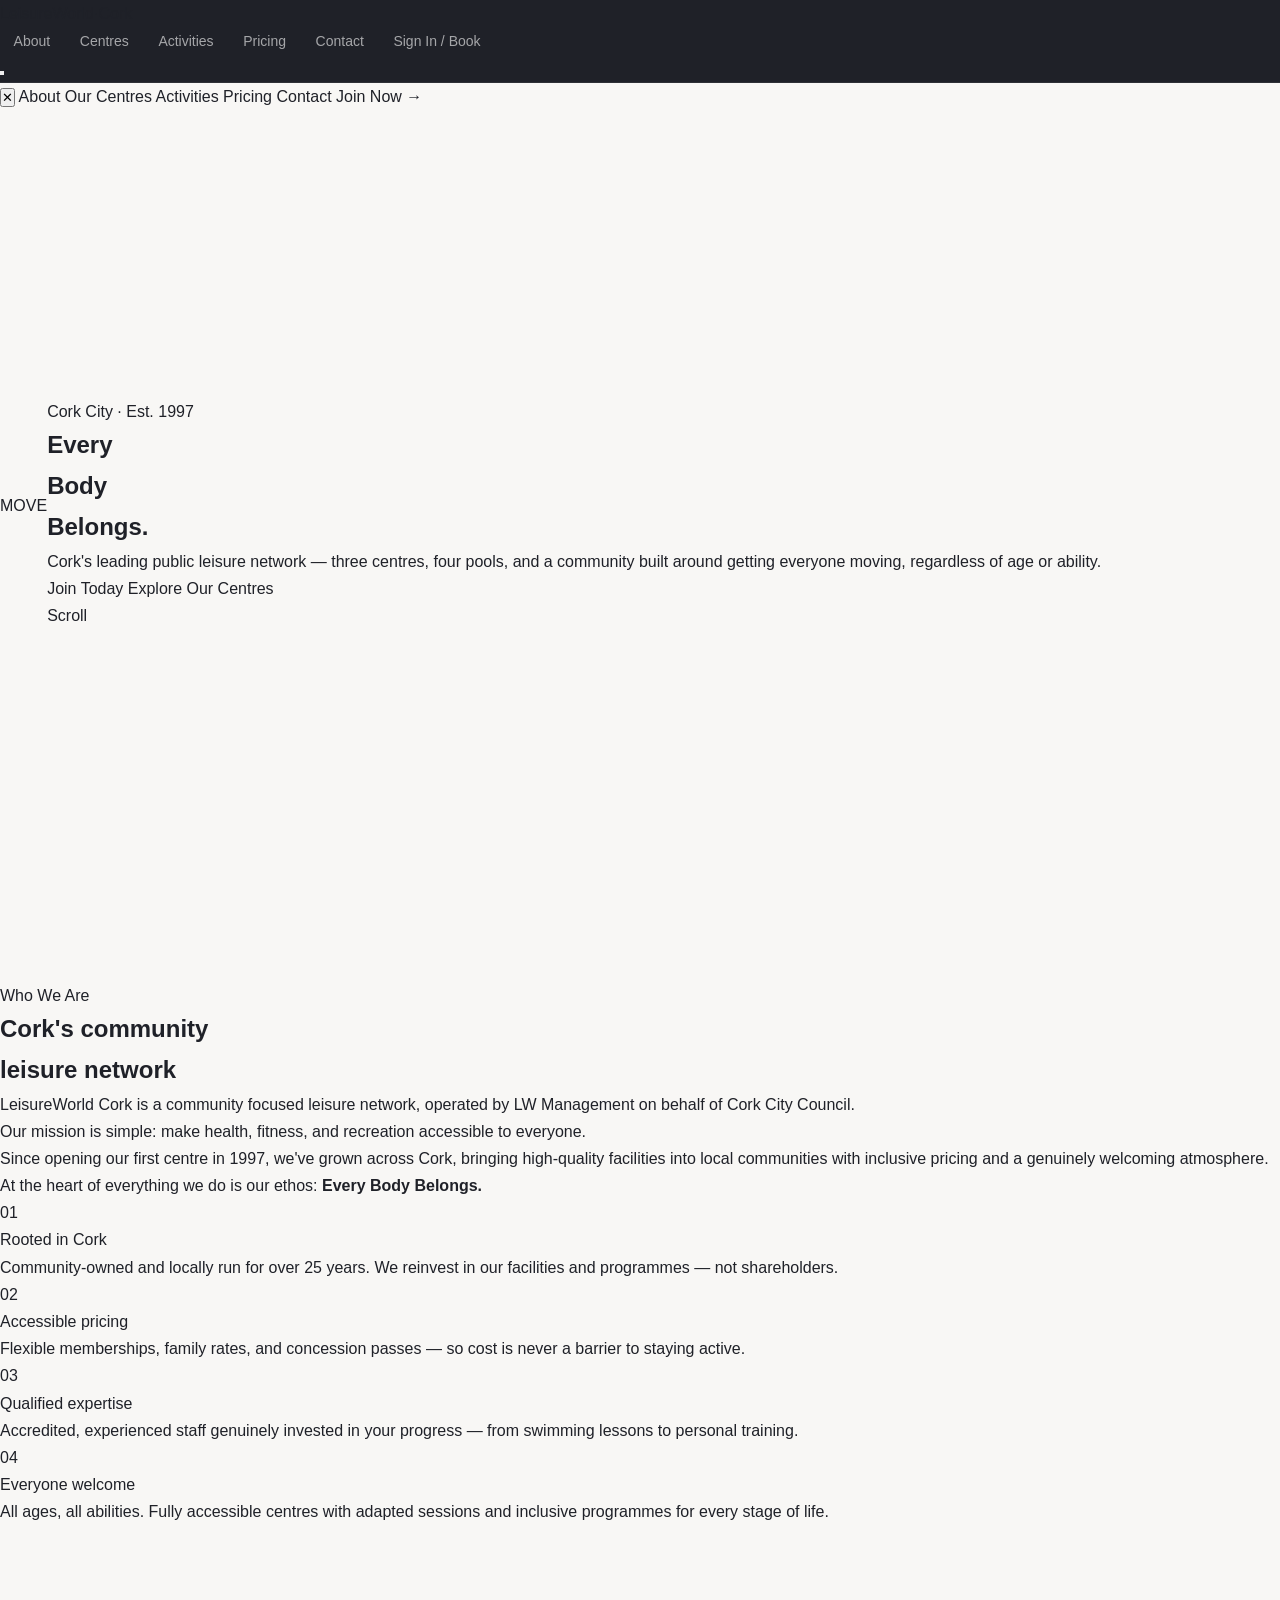
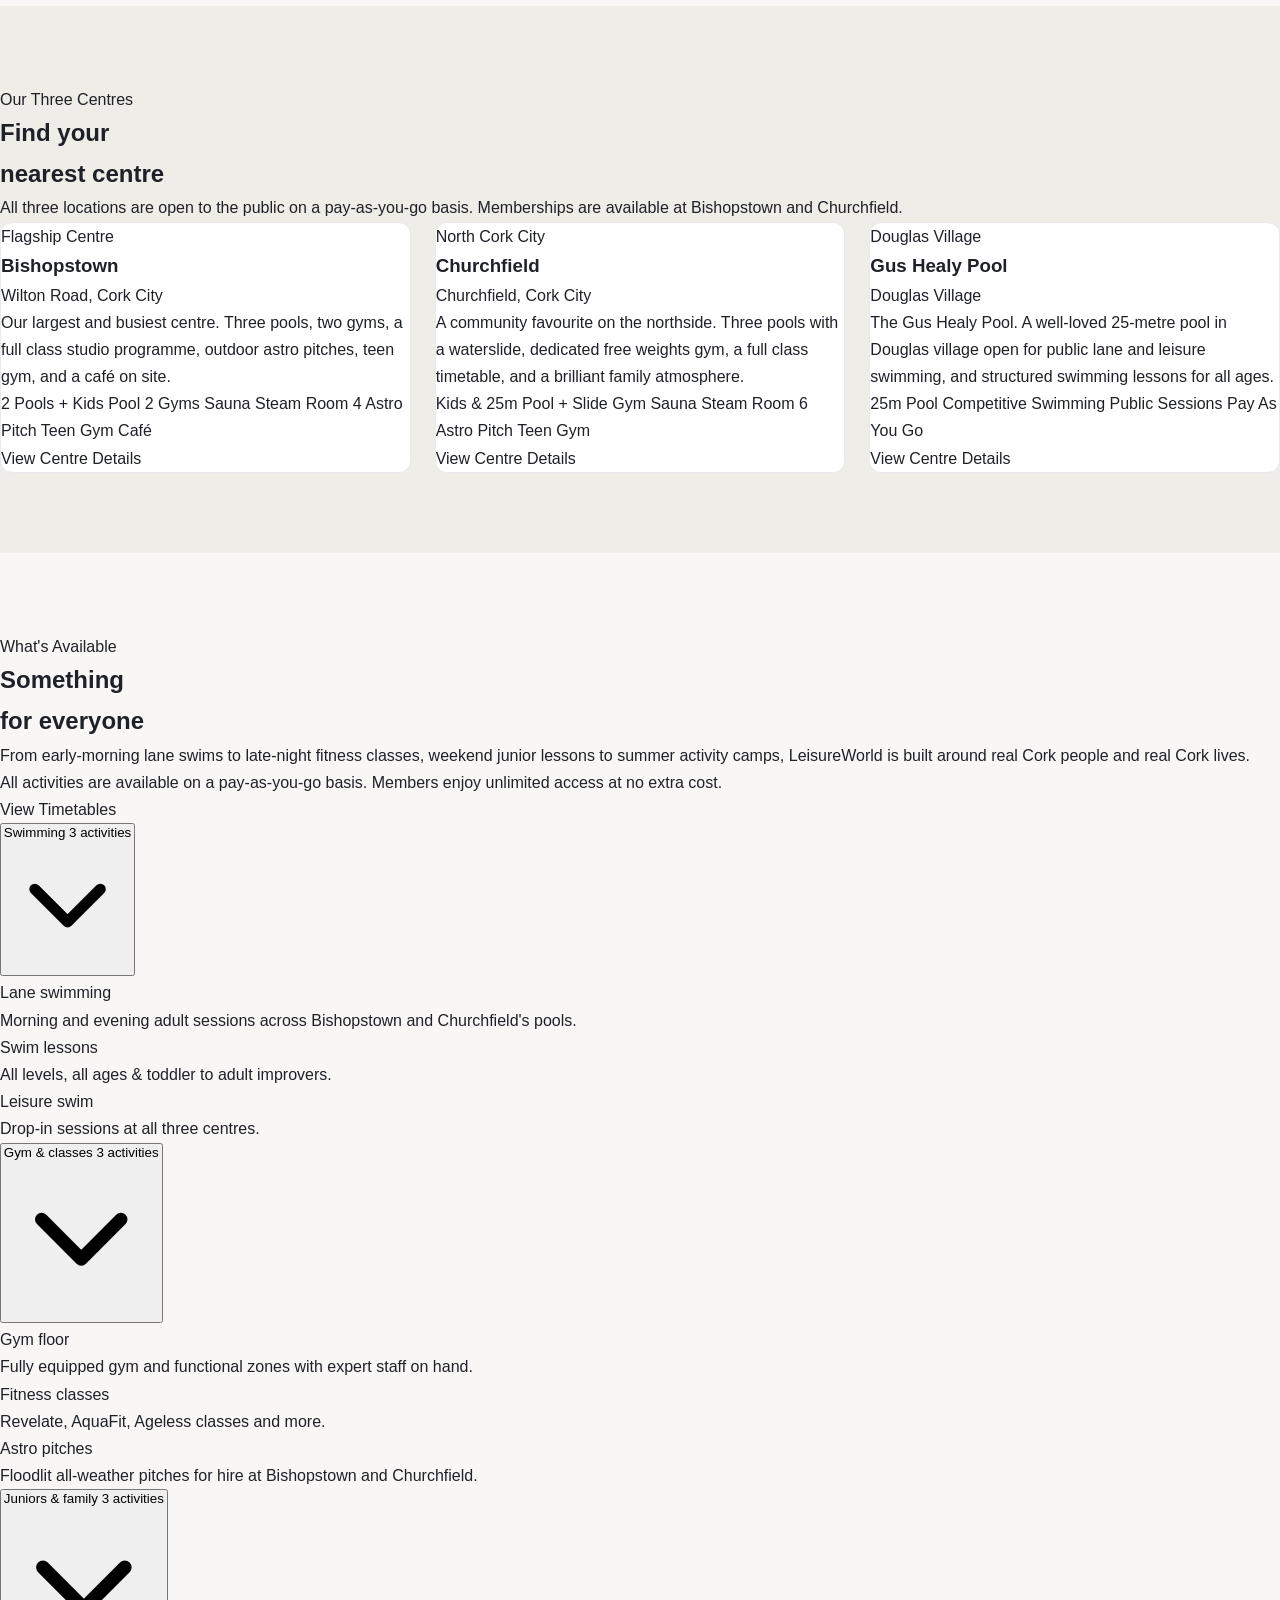
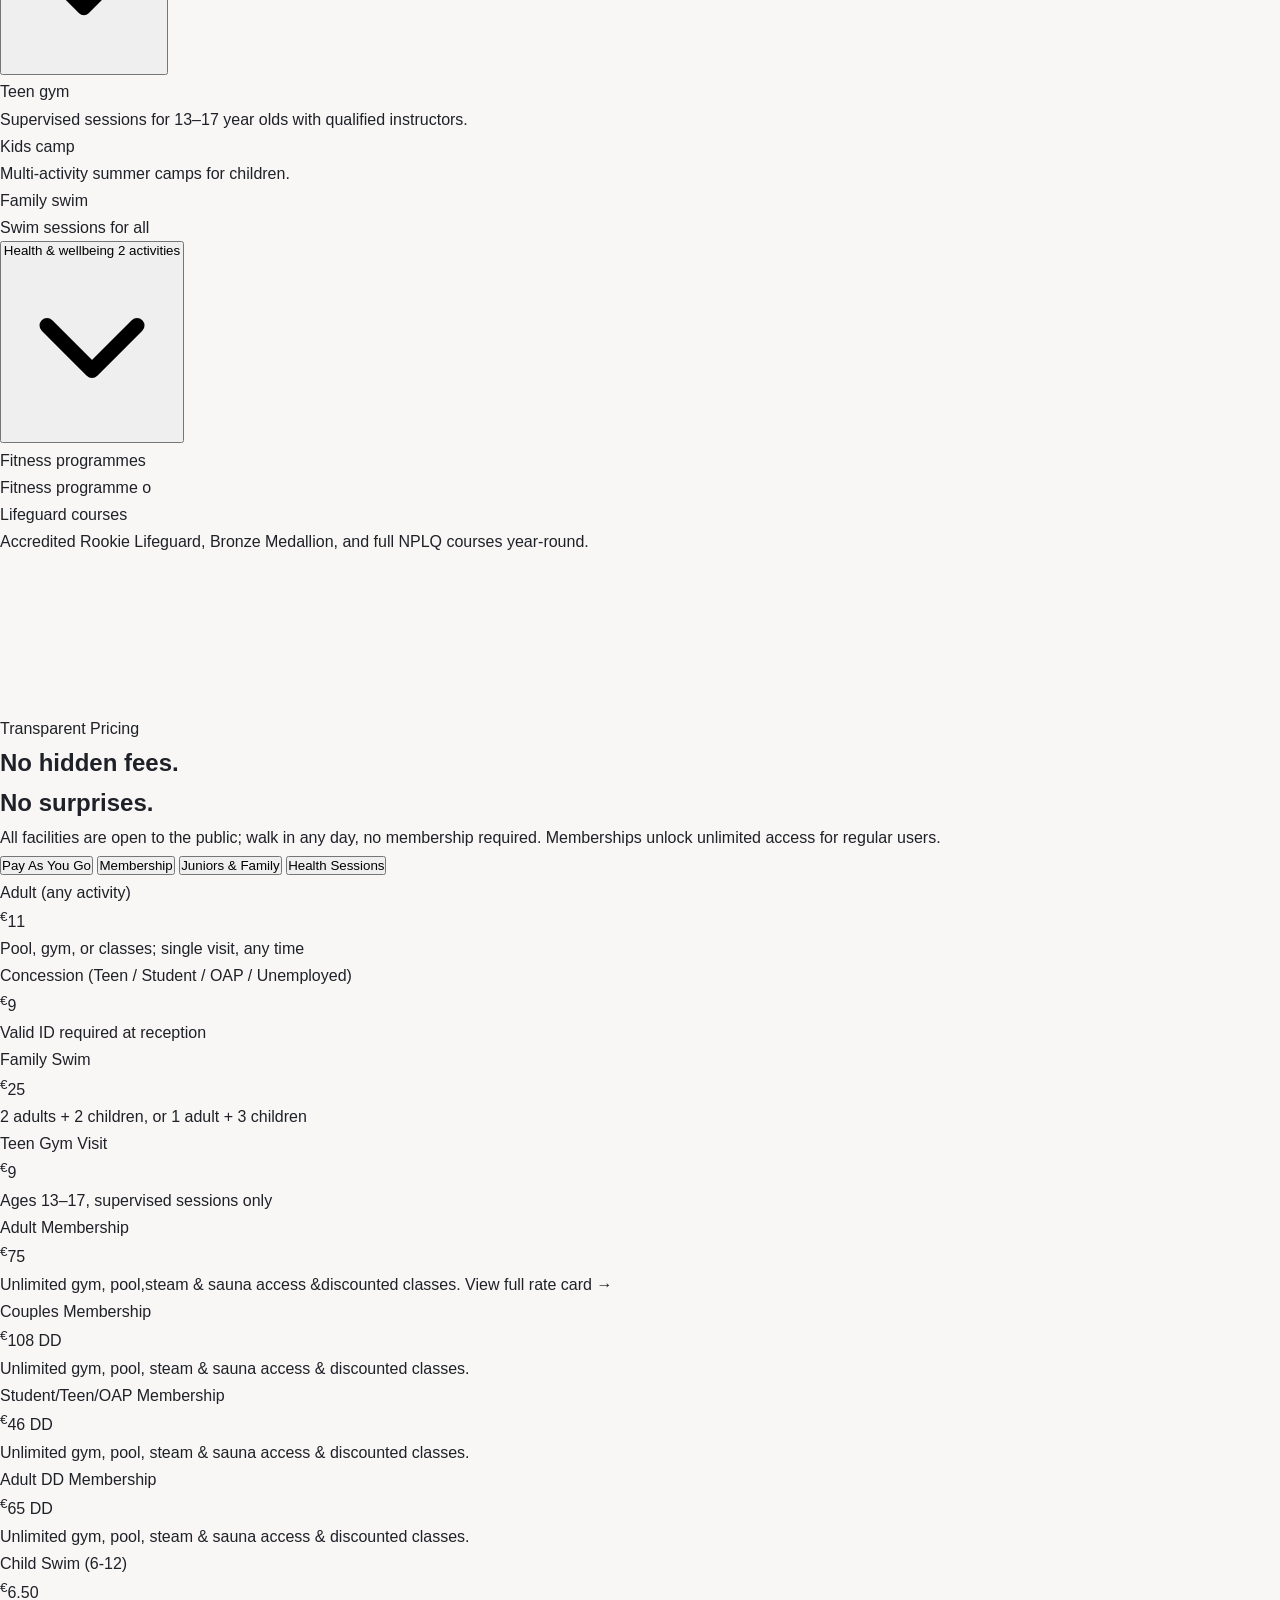
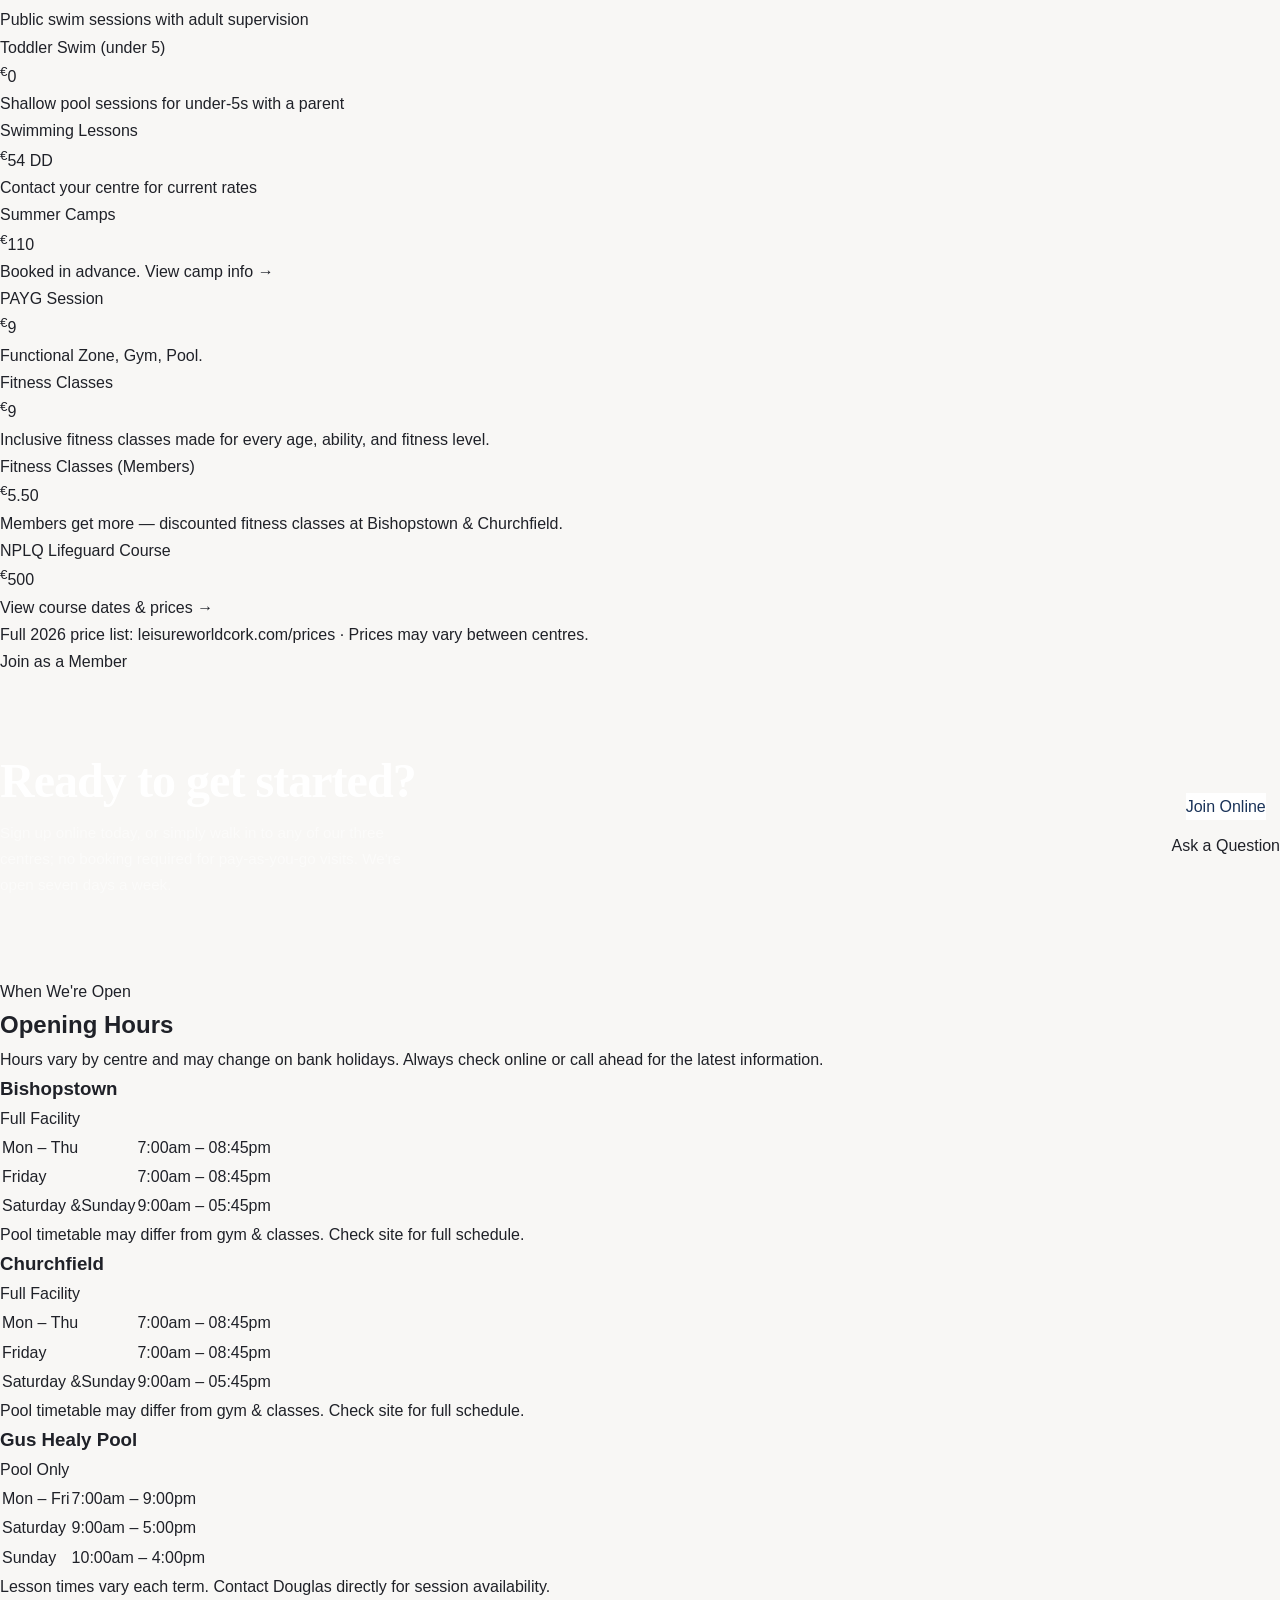
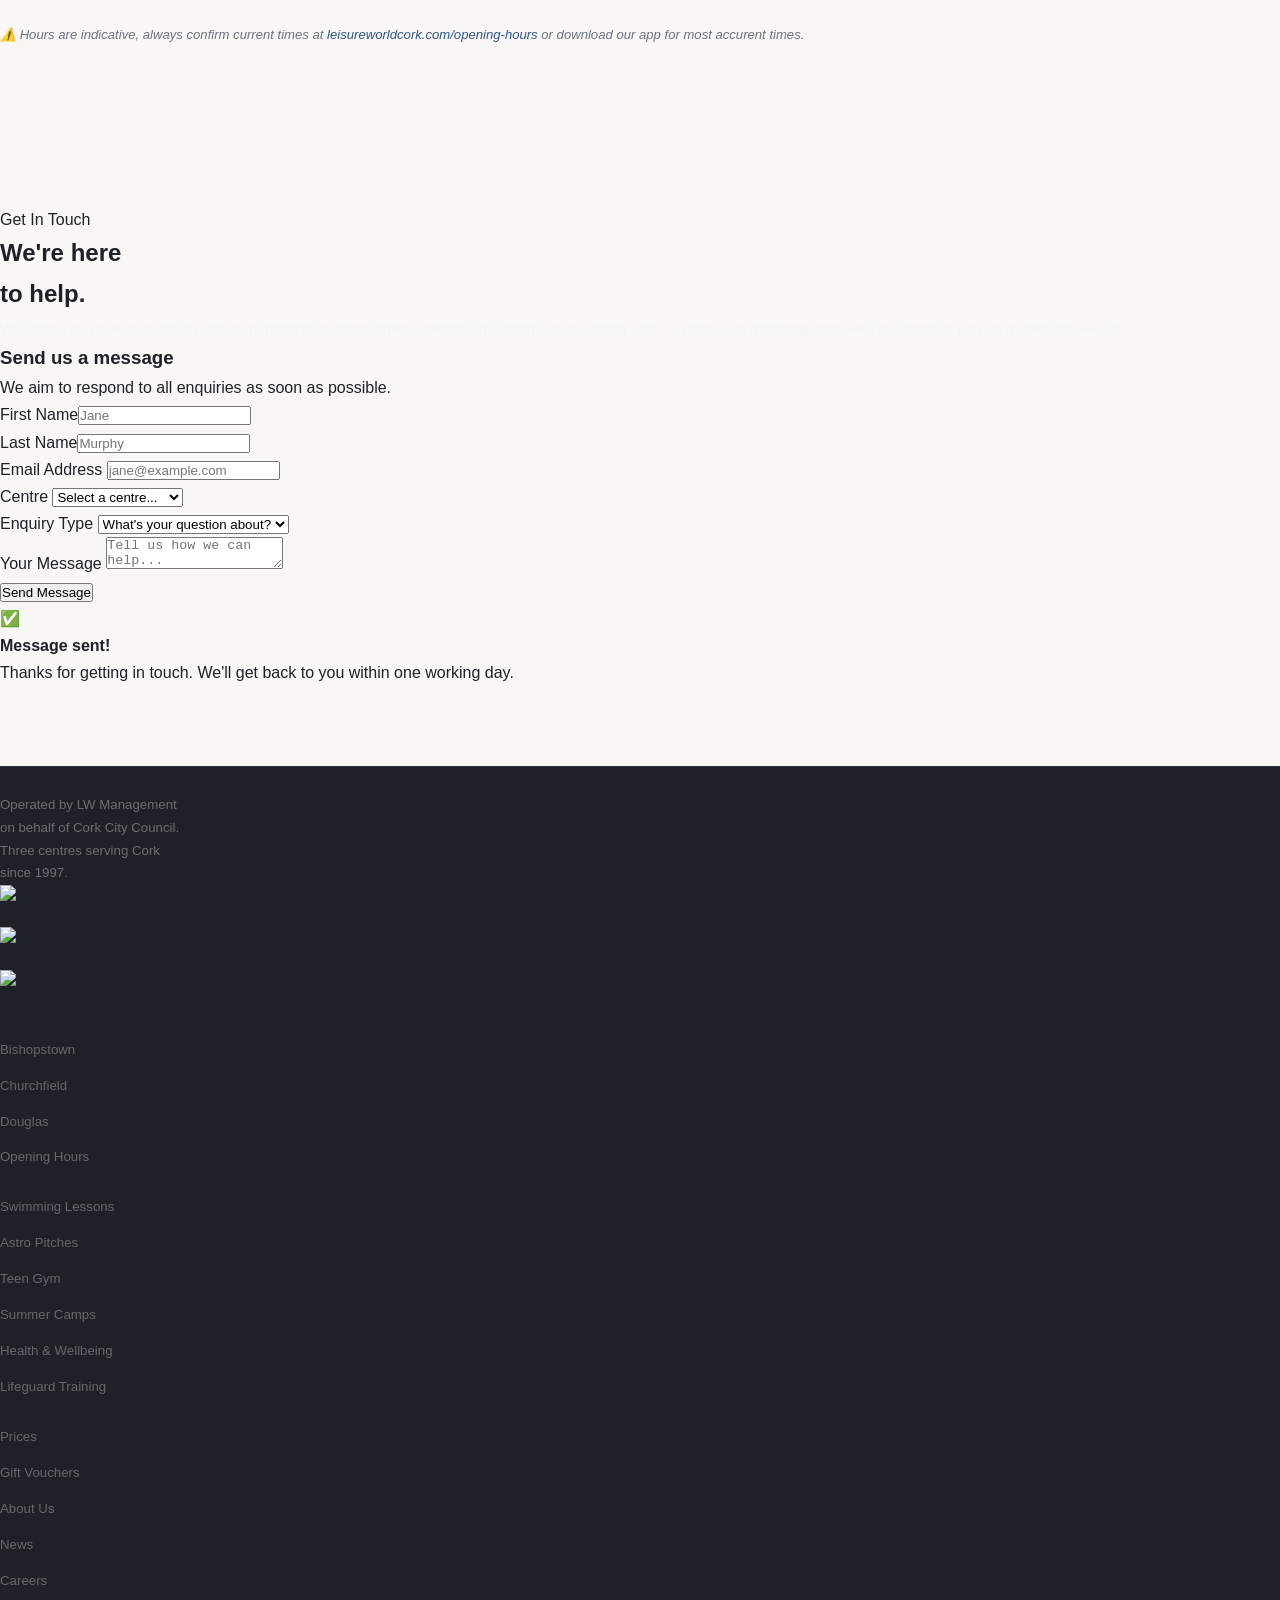
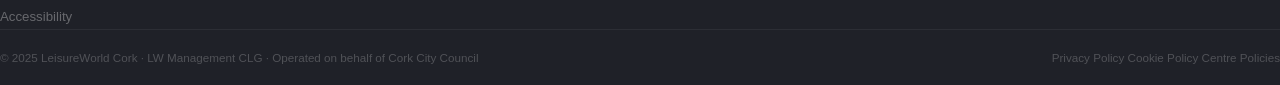
==== commit a31efeb8: "index.html" ====
--- a/index.html
+++ b/index.html
@@ -3,427 +3,743 @@
 <head>
   <meta charset="UTF-8"/>
   <meta name="viewport" content="width=device-width, initial-scale=1.0"/>
-  <title>LeisureWorld Cork — For Every Body, For Everybody</title>
-  <link href="https://fonts.googleapis.com/css2?family=DM+Serif+Display:ital@0;1&family=DM+Sans:opsz,wght@9..40,300;9..40,400;9..40,500;9..40,600&display=swap" rel="stylesheet"/>
+  <meta name="description" content="LeisureWorld Cork — Cork's leading public leisure centres in Bishopstown, Churchfield and Douglas. Swim, train, move. Every body belongs."/>
+  <title>LeisureWorld Cork — Every Body Belongs</title>
+
+  <link rel="preconnect" href="https://fonts.googleapis.com"/>
+  <link rel="preconnect" href="https://fonts.gstatic.com" crossorigin/>
+  <link href="https://fonts.googleapis.com/css2?family=Archivo+Black&family=Archivo:ital,wght@0,300;0,400;0,500;0,600;1,400&display=swap" rel="stylesheet"/>
   <link rel="stylesheet" href="style.css"/>
 </head>
 <body>
 
-<!-- ══════════════════════════════════════════════════════
-     TOPBAR
-     ══════════════════════════════════════════════════════ -->
-<div class="topbar">
-  🏊 Pools open Monday - Sunday
-  <span class="topbar-sep">·</span>
-  📍 Bishopstown · Churchfield · Douglas
-  <span class="topbar-sep">·</span>
-  <a href="#join"> Start Today!! →</a>
-</div>
-
-
-<!-- ══════════════════════════════════════════════════════
-     NAV
-     ══════════════════════════════════════════════════════ -->
-<nav>
-  <div class="wrap nav-inner">
-
-    <a href="#" class="nav-logo">
-      <img src="/Users/nikitajoisa/Desktop/lwm/LW/Images/Logo.png" alt="LeisureWorld Cork"/>
-    </a>
-
+  <div id="cur"></div>
+
+  <nav id="nav">
+    <a href="#" class="logo">LeisureWorld<span class="logo-dot">·</span>Cork</a>
     <ul class="nav-links">
-      <li><a href="#activities">Accessibity</a></li>
-      <li><a href="#locations">Locations</a></li>
-      <li><a href="#membership">Membership</a></li>
-      <li><a href="#classes">Classes</a></li>
+      <li><a href="#about">About</a></li>
+      <li><a href="#locations">Centres</a></li>
+      <li><a href="#activities">Activities</a></li>
+      <li><a href="#pricing">Pricing</a></li>
+      <li><a href="#contact">Contact</a></li>
+      <li><a href="https://leisureworldcork.legendonlineservices.co.uk/enterprise/account/login" target="_blank" class="nav-cta">Sign In / Book</a></li>
     </ul>
-
-    <div class="nav-actions">
-      <a href="#locations" class="btn btn-outline-white">Find a Centre</a>
-      <a href="#join" class="btn btn-orange">Join Now</a>
-    </div>
-
-    <button class="hamburger" id="hamburger" aria-label="Toggle menu" aria-expanded="false">
-      <span></span>
-      <span></span>
-      <span></span>
+    <button class="ham" id="ham" aria-label="Menu">
+      <span></span><span></span><span></span>
     </button>
-
+  </nav>
+
+  <div class="mob" id="mob">
+    <button class="mob-close" id="mob-close">✕</button>
+    <a href="#about"      class="mlink">About</a>
+    <a href="#locations"  class="mlink">Our Centres</a>
+    <a href="#activities" class="mlink">Activities</a>
+    <a href="#pricing"    class="mlink">Pricing</a>
+    <a href="#contact"    class="mlink">Contact</a>
+    <a href="https://leisureworldcork.legendonlineservices.co.uk/enterprise/onlinesignup" target="_blank" style="color:var(--pool)">Join Now →</a>
   </div>
-</nav>
-
-<!-- Mobile slide-down menu -->
-<div class="mobile-menu" id="mobileMenu" aria-hidden="true">
-  <ul>
-    <li><a href="#activities">Activities</a></li>
-    <li><a href="#locations">Locations</a></li>
-    <li><a href="#membership">Membership</a></li>
-    <li><a href="#classes">Classes</a></li>
-  </ul>
-  <div class="mobile-menu-btns">
-    <a href="#locations" class="btn btn-outline-white">Find a Centre</a>
-    <a href="#join" class="btn btn-orange">Join Now</a>
+
+
+  <!-- ═══ HERO ═══ -->
+  <section class="hero" id="home">
+    <div class="hero-wm" aria-hidden="true">MOVE</div>
+    <div class="hero-inner">
+      <div class="hero-tag"><span>Cork City · Est. 1997</span></div>
+      <h1 class="hero-title">
+        Every<br/>
+        <span class="ghost">Body</span><br/>
+        <span class="hi">Belongs.</span>
+      </h1>
+      <div class="hero-body">
+        <div>
+          <p class="hero-desc">Cork's leading public leisure network — three centres, four pools, and a community built around getting everyone moving, regardless of age or ability.</p>
+          <div class="hero-btns">
+            <a href="https://leisureworldcork.legendonlineservices.co.uk/enterprise/onlinesignup" target="_blank" class="btn-pri">Join Today</a>
+            <a href="#locations" class="btn-ghost">Explore Our Centres</a>
+          </div>
+        </div>
+        <div class="hero-scroll" aria-hidden="true"><span>Scroll</span></div>
+      </div>
+    </div>
+    <div class="hero-ramp" aria-hidden="true"></div>
+  </section>
+
+
+  <!-- ═══ ABOUT ═══ -->
+  <section class="section about" id="about">
+    <div class="section-inner">
+      <p class="eyebrow r">Who We Are</p>
+      <h2 class="section-title r d1">Cork's community<br/><span class="hi">leisure network</span></h2>
+      <div class="about-grid">
+
+        <div class="about-copy r d1">
+          <p>LeisureWorld Cork is a community focused leisure network, operated by LW Management on behalf of Cork City Council.</p>
+          <p>Our mission is simple: make health, fitness, and recreation accessible to everyone.</p>
+          <p>Since opening our first centre in 1997, we've grown across Cork, bringing high-quality facilities into local communities with inclusive pricing and a genuinely welcoming atmosphere.</p>
+          <p>At the heart of everything we do is our ethos: <strong>Every Body Belongs.</strong></p>
+        </div>
+
+        <div class="about-highlights r d2">
+          <div class="ed-item">
+            <span class="ed-num">01</span>
+            <div class="ed-body">
+              <p class="ed-title">Rooted in Cork</p>
+              <p class="ed-desc">Community-owned and locally run for over 25 years. We reinvest in our facilities and programmes — not shareholders.</p>
+            </div>
+          </div>
+          <div class="ed-divider"></div>
+          <div class="ed-item">
+            <span class="ed-num">02</span>
+            <div class="ed-body">
+              <p class="ed-title">Accessible pricing</p>
+              <p class="ed-desc">Flexible memberships, family rates, and concession passes — so cost is never a barrier to staying active.</p>
+            </div>
+          </div>
+          <div class="ed-divider"></div>
+          <div class="ed-item">
+            <span class="ed-num">03</span>
+            <div class="ed-body">
+              <p class="ed-title">Qualified expertise</p>
+              <p class="ed-desc">Accredited, experienced staff genuinely invested in your progress — from swimming lessons to personal training.</p>
+            </div>
+          </div>
+          <div class="ed-divider"></div>
+          <div class="ed-item">
+            <span class="ed-num">04</span>
+            <div class="ed-body">
+              <p class="ed-title">Everyone welcome</p>
+              <p class="ed-desc">All ages, all abilities. Fully accessible centres with adapted sessions and inclusive programmes for every stage of life.</p>
+            </div>
+          </div>
+        </div>
+
+      </div>
+    </div>
+  </section>
+
+
+  <!-- ═══ LOCATIONS ═══ -->
+  <section class="section locations" id="locations">
+    <div class="section-inner">
+      <p class="eyebrow r">Our Three Centres</p>
+      <h2 class="section-title r d1">Find your<br/><span class="hi">nearest centre</span></h2>
+      <p class="section-lead r d2">All three locations are open to the public on a pay-as-you-go basis. Memberships are available at Bishopstown and Churchfield.</p>
+
+      <div class="loc-grid">
+
+        <a href="locations/bishopstown.html" class="loc-card lc-btown r d1">
+          <div class="loc-card-head">
+            <span class="loc-badge">Flagship Centre</span>
+            <h3>Bishopstown</h3>
+            <p>Wilton Road, Cork City</p>
+          </div>
+          <div class="loc-card-body">
+            <p class="loc-desc">Our largest and busiest centre. Three pools, two gyms, a full class studio programme, outdoor astro pitches, teen gym, and a café on site.</p>
+            <div class="loc-features">
+              <span class="loc-feat">2 Pools + Kids Pool</span>
+              <span class="loc-feat">2 Gyms</span>
+              <span class="loc-feat">Sauna</span>
+              <span class="loc-feat">Steam Room</span>
+              <span class="loc-feat">4 Astro Pitch</span>
+              <span class="loc-feat">Teen Gym</span>
+              <span class="loc-feat">Café</span>
+            </div>
+            <span class="loc-link">View Centre Details</span>
+          </div>
+        </a>
+
+        <a href="locations/churchfield.html" class="loc-card lc-cfield r d2">
+          <div class="loc-card-head">
+            <span class="loc-badge">North Cork City</span>
+            <h3>Churchfield</h3>
+            <p>Churchfield, Cork City</p>
+          </div>
+          <div class="loc-card-body">
+            <p class="loc-desc">A community favourite on the northside. Three pools with a waterslide, dedicated free weights gym, a full class timetable, and a brilliant family atmosphere.</p>
+            <div class="loc-features">
+              <span class="loc-feat">Kids &amp; 25m Pool + Slide</span>
+              <span class="loc-feat">Gym</span>
+              <span class="loc-feat">Sauna</span>
+              <span class="loc-feat">Steam Room</span>
+              <span class="loc-feat">6 Astro Pitch</span>
+              <span class="loc-feat">Teen Gym</span>
+            </div>
+            <span class="loc-link">View Centre Details</span>
+          </div>
+        </a>
+
+        <a href="locations/douglas.html" class="loc-card lc-douglas r d3">
+          <div class="loc-card-head">
+            <span class="loc-badge">Douglas Village</span>
+            <h3>Gus Healy Pool</h3>
+            <p> Douglas Village</p>
+          </div>
+          <div class="loc-card-body">
+            <p class="loc-desc">The Gus Healy Pool. A well-loved 25-metre pool in Douglas village open for public lane and leisure swimming, and structured swimming lessons for all ages.</p>
+            <div class="loc-features">
+              <span class="loc-feat">25m Pool</span>
+              <span class="loc-feat">Competitive Swimming</span>
+              <span class="loc-feat">Public Sessions</span>
+              <span class="loc-feat">Pay As You Go</span>
+            </div>
+            <span class="loc-link">View Centre Details</span>
+          </div>
+        </a>
+
+      </div>
+    </div>
+  </section>
+
+
+  <!-- ═══ ACTIVITIES ═══ -->
+  <section class="section activities" id="activities">
+    <div class="section-inner">
+      <div class="act-layout">
+
+        <div class="act-sticky">
+          <p class="eyebrow r">What's Available</p>
+          <h2 class="section-title r d1">Something<br/>for <span class="hi">everyone</span></h2>
+          <div class="act-intro r d2">
+            <p>From early-morning lane swims to late-night fitness classes, weekend junior lessons to summer activity camps, LeisureWorld is built around real Cork people and real Cork lives.</p>
+            <p>All activities are available on a pay-as-you-go basis. Members enjoy unlimited access at no extra cost.</p>
+            <a href="https://www.leisureworldcork.com/opening-hours/" target="_blank" class="act-cta">View Timetables</a>
+          </div>
+        </div>
+
+        <div class="acc-wrap r d2">
+
+          <div class="acc-item open">
+            <button class="acc-trigger" onclick="accToggle(this)">
+              <span class="acc-label">Swimming</span>
+              <span class="acc-meta">3 activities</span>
+              <span class="acc-arrow">
+                <svg viewBox="0 0 24 24" fill="none" stroke="currentColor" stroke-width="2" stroke-linecap="round" stroke-linejoin="round"><polyline points="6 9 12 15 18 9"/></svg>
+              </span>
+            </button>
+            <div class="acc-body">
+              <div class="acc-cells">
+                <div class="acc-cell">
+                  <p class="acc-cell-name">Lane swimming</p>
+                  <p class="acc-cell-desc">Morning and evening adult sessions across Bishopstown and Churchfield's pools.</p>
+                </div>
+                <div class="acc-cell">
+                  <p class="acc-cell-name">Swim lessons</p>
+                  <p class="acc-cell-desc">All levels, all ages &amp; toddler to adult improvers.</p>
+                </div>
+                <div class="acc-cell">
+                  <p class="acc-cell-name">Leisure swim</p>
+                  <p class="acc-cell-desc">Drop-in sessions at all three centres.</p>
+                </div>
+              </div>
+            </div>
+          </div>
+
+          <div class="acc-item">
+            <button class="acc-trigger" onclick="accToggle(this)">
+              <span class="acc-label">Gym &amp; classes</span>
+              <span class="acc-meta">3 activities</span>
+              <span class="acc-arrow">
+                <svg viewBox="0 0 24 24" fill="none" stroke="currentColor" stroke-width="2" stroke-linecap="round" stroke-linejoin="round"><polyline points="6 9 12 15 18 9"/></svg>
+              </span>
+            </button>
+            <div class="acc-body">
+              <div class="acc-cells">
+                <div class="acc-cell">
+                  <p class="acc-cell-name">Gym floor</p>
+                  <p class="acc-cell-desc">Fully equipped gym and functional zones with expert staff on hand.</p>
+                </div>
+                <div class="acc-cell">
+                  <p class="acc-cell-name">Fitness classes</p>
+                  <p class="acc-cell-desc">Revelate, AquaFit, Ageless classes and more.</p>
+                </div>
+                <div class="acc-cell">
+                  <p class="acc-cell-name">Astro pitches</p>
+                  <p class="acc-cell-desc">Floodlit all-weather pitches for hire at Bishopstown and Churchfield.</p>
+                </div>
+              </div>
+            </div>
+          </div>
+
+          <div class="acc-item">
+            <button class="acc-trigger" onclick="accToggle(this)">
+              <span class="acc-label">Juniors &amp; family</span>
+              <span class="acc-meta">3 activities</span>
+              <span class="acc-arrow">
+                <svg viewBox="0 0 24 24" fill="none" stroke="currentColor" stroke-width="2" stroke-linecap="round" stroke-linejoin="round"><polyline points="6 9 12 15 18 9"/></svg>
+              </span>
+            </button>
+            <div class="acc-body">
+              <div class="acc-cells">
+                <div class="acc-cell">
+                  <p class="acc-cell-name">Teen gym</p>
+                  <p class="acc-cell-desc">Supervised sessions for 13–17 year olds with qualified instructors.</p>
+                </div>
+                <div class="acc-cell">
+                  <p class="acc-cell-name">Kids camp</p>
+                  <p class="acc-cell-desc">Multi-activity summer camps for children.</p>
+                </div>
+                <div class="acc-cell">
+                  <p class="acc-cell-name">Family swim</p>
+                  <p class="acc-cell-desc">Swim sessions for all</p>
+                </div>
+              </div>
+            </div>
+          </div>
+
+          <div class="acc-item">
+            <button class="acc-trigger" onclick="accToggle(this)">
+              <span class="acc-label">Health &amp; wellbeing</span>
+              <span class="acc-meta">2 activities</span>
+              <span class="acc-arrow">
+                <svg viewBox="0 0 24 24" fill="none" stroke="currentColor" stroke-width="2" stroke-linecap="round" stroke-linejoin="round"><polyline points="6 9 12 15 18 9"/></svg>
+              </span>
+            </button>
+            <div class="acc-body">
+              <div class="acc-cells">
+                <div class="acc-cell">
+                  <p class="acc-cell-name">Fitness programmes</p>
+                  <p class="acc-cell-desc">Fitness programme o</p>
+                </div>
+                <div class="acc-cell">
+                  <p class="acc-cell-name">Lifeguard courses</p>
+                  <p class="acc-cell-desc">Accredited Rookie Lifeguard, Bronze Medallion, and full NPLQ courses year-round.</p>
+                </div>
+              </div>
+            </div>
+          </div>
+
+        </div><!-- /.acc-wrap -->
+      </div><!-- /.act-layout -->
+    </div>
+  </section>
+
+
+  <!-- ═══ PRICING ═══ -->
+  <section class="section pricing" id="pricing">
+    <div class="section-inner">
+      <p class="eyebrow r">Transparent Pricing</p>
+      <h2 class="section-title r d1">No hidden fees.<br/>No <span class="hi">surprises.</span></h2>
+      <p class="section-lead r d2">All facilities are open to the public; walk in any day, no membership required. Memberships unlock unlimited access for regular users.</p>
+
+      <div class="price-tabs r d2">
+        <button class="ptab active" onclick="showTab('payg',this)">Pay As You Go</button>
+        <button class="ptab" onclick="showTab('member',this)">Membership</button>
+        <button class="ptab" onclick="showTab('kids',this)">Juniors &amp; Family</button>
+        <button class="ptab" onclick="showTab('health',this)">Health Sessions</button>
+      </div>
+
+      <div class="price-panel show" id="tab-payg">
+        <div class="price-row price-highlight">
+          <p class="price-label">Adult (any activity)</p>
+          <p class="price-amount"><sup>€</sup>11</p>
+          <p class="price-note">Pool, gym, or classes; single visit, any time</p>
+        </div>
+        <div class="price-row">
+          <p class="price-label">Concession (Teen / Student / OAP / Unemployed)</p>
+          <p class="price-amount"><sup>€</sup>9</p>
+          <p class="price-note">Valid ID required at reception</p>
+        </div>
+        <div class="price-row">
+          <p class="price-label">Family Swim</p>
+          <p class="price-amount"><sup>€</sup>25</p>
+          <p class="price-note">2 adults + 2 children, or 1 adult + 3 children</p>
+        </div>
+        <div class="price-row">
+          <p class="price-label">Teen Gym Visit</p>
+          <p class="price-amount"><sup>€</sup>9</p>
+          <p class="price-note">Ages 13–17, supervised sessions only</p>
+        </div>
+      </div>
+
+      <div class="price-panel" id="tab-member">
+        <div class="price-row price-highlight">
+          <p class="price-label">Adult Membership</p>
+          <p class="price-amount"><sup>€</sup>75</p>
+          <p class="price-note">Unlimited gym, pool,steam &amp; sauna access &amp;discounted classes. <a href="https://www.leisureworldcork.com/prices/" target="_blank" style="color:var(--pool)">View full rate card →</a></p>
+        </div>
+        <div class="price-row">
+          <p class="price-label">Couples Membership</p>
+          <p class="price-amount"><sup>€</sup>108 DD</p>
+          <p class="price-note">Unlimited gym, pool, steam &amp; sauna access &amp; discounted classes. </p>
+        </div>
+        <div class="price-row">
+          <p class="price-label">Student/Teen/OAP Membership</p>
+          <p class="price-amount"><sup>€</sup>46 DD</p>
+          <p class="price-note">Unlimited gym, pool, steam &amp; sauna access &amp; discounted classes.</p>
+        </div>
+        <div class="price-row">
+          <p class="price-label">Adult DD Membership</p>
+          <p class="price-amount"><sup>€</sup>65 DD</p>
+          <p class="price-note">Unlimited gym, pool, steam &amp; sauna access &amp; discounted classes.</p>
+        </div>
+      </div>
+
+      <div class="price-panel" id="tab-kids">
+        <div class="price-row price-highlight">
+          <p class="price-label">Child Swim (6-12)</p>
+          <p class="price-amount"><sup>€</sup>6.50</p>
+          <p class="price-note">Public swim sessions with adult supervision</p>
+        </div>
+        <div class="price-row">
+          <p class="price-label">Toddler Swim (under 5)</p>
+          <p class="price-amount"><sup>€</sup>0</p>
+          <p class="price-note">Shallow pool sessions for under-5s with a parent</p>
+        </div>
+        <div class="price-row">
+          <p class="price-label">Swimming Lessons</p>
+          <p class="price-amount"><sup>€</sup>54 DD</p>
+          <p class="price-note">Contact your centre for current rates</p>
+        </div>
+        <div class="price-row">
+          <p class="price-label">Summer Camps</p>
+          <p class="price-amount"><sup>€</sup>110</p>
+          <p class="price-note">Booked in advance. <a href="https://www.leisureworldcork.com/summer-activity-camps/" target="_blank" style="color:var(--pool)">View camp info →</a></p>
+        </div>
+      </div>
+
+      <div class="price-panel" id="tab-health">
+        <div class="price-row price-highlight">
+          <p class="price-label">PAYG Session</p>
+          <p class="price-amount"><sup>€</sup>9</p>
+          <p class="price-note">Functional Zone, Gym, Pool.</p>
+        </div>
+        <div class="price-row">
+          <p class="price-label">Fitness Classes</p>
+          <p class="price-amount"><sup>€</sup>9</p>
+          <p class="price-note">Inclusive fitness classes made for every age, ability, and fitness level.</p>
+        </div>
+        <div class="price-row">
+          <p class="price-label">Fitness Classes (Members)</p>
+          <p class="price-amount"><sup>€</sup>5.50</p>
+          <p class="price-note">Members get more — discounted fitness classes at Bishopstown & Churchfield.</p>
+        </div>
+        <div class="price-row">
+          <p class="price-label">NPLQ Lifeguard Course</p>
+          <p class="price-amount"><sup>€</sup>500</p>
+          <p class="price-note"><a href="https://www.leisureworldcork.com/training/nplq-courses/" target="_blank" style="color:var(--pool)">View course dates &amp; prices →</a></p>
+        </div>
+      </div>
+
+      <div class="price-footer r">
+        <p>Full 2026 price list: <a href="https://www.leisureworldcork.com/prices/" target="_blank">leisureworldcork.com/prices</a> · Prices may vary between centres.</p>
+        <a href="https://leisureworldcork.legendonlineservices.co.uk/enterprise/onlinesignup" target="_blank" class="btn-pri">Join as a Member</a>
+      </div>
+    </div>
+  </section>
+
+
+  <!-- ═══ JOIN STRIP ═══ -->
+  <div class="join-strip">
+    <div class="join-inner">
+      <div class="join-copy r">
+        <h2>Ready to get started?</h2>
+        <p>Sign up online today, or simply walk in to any of our three centres; no booking required for pay-as-you-go visits. We're open seven days a week.</p>
+      </div>
+      <div class="join-actions r d2">
+        <a href="https://leisureworldcork.legendonlineservices.co.uk/enterprise/onlinesignup" target="_blank" class="btn-white">Join Online</a>
+        <a href="#contact" class="btn-outline-w">Ask a Question</a>
+      </div>
+    </div>
   </div>
-</div>
-
-<script>
-  const btn  = document.getElementById('hamburger');
-  const menu = document.getElementById('mobileMenu');
-
-  btn.addEventListener('click', () => {
-    const isOpen = menu.classList.toggle('open');
-    btn.classList.toggle('open', isOpen);
-    btn.setAttribute('aria-expanded', isOpen);
-    menu.setAttribute('aria-hidden', !isOpen);
-  });
-
-  // Close menu when any link is tapped
-  menu.querySelectorAll('a').forEach(link => {
-    link.addEventListener('click', () => {
-      menu.classList.remove('open');
-      btn.classList.remove('open');
-      btn.setAttribute('aria-expanded', false);
-      menu.setAttribute('aria-hidden', true);
+
+
+  <!-- ═══ HOURS ═══ -->
+  <section class="section hours" id="hours">
+    <div class="section-inner">
+      <p class="eyebrow r">When We're Open</p>
+      <h2 class="section-title r d1">Opening <span class="hi">Hours</span></h2>
+      <p class="section-lead r d2">Hours vary by centre and may change on bank holidays. Always check online or call ahead for the latest information.</p>
+
+      <div class="hours-grid">
+        <div class="hours-card r d1">
+          <div class="hours-card-head">
+            <h3>Bishopstown</h3>
+            <span class="hours-badge">Full Facility</span>
+          </div>
+          <table class="hours-table">
+            <tr><td>Mon – Thu</td><td>7:00am – 08:45pm</td></tr>
+            <tr><td>Friday</td><td>7:00am – 08:45pm</td></tr>
+            <tr><td>Saturday &amp;Sunday</td><td>9:00am – 05:45pm</td></tr>
+          </table>
+          <p class="hours-note">Pool timetable may differ from gym &amp; classes. Check site for full schedule.</p>
+        </div>
+        <div class="hours-card r d2">
+          <div class="hours-card-head">
+            <h3>Churchfield</h3>
+            <span class="hours-badge">Full Facility</span>
+          </div>
+          <table class="hours-table">
+            <tr><td>Mon – Thu</td><td>7:00am – 08:45pm</td></tr>
+            <tr><td>Friday</td><td>7:00am – 08:45pm</td></tr>
+            <tr><td>Saturday &amp;Sunday</td><td>9:00am – 05:45pm</td></tr>
+          </table>
+          <p class="hours-note">Pool timetable may differ from gym &amp; classes. Check site for full schedule.</p>
+        </div>
+        <div class="hours-card r d3">
+          <div class="hours-card-head">
+            <h3>Gus Healy Pool</h3>
+            <span class="hours-badge">Pool Only</span>
+          </div>
+          <table class="hours-table">
+            <tr><td>Mon – Fri</td><td>7:00am – 9:00pm</td></tr>
+            <tr><td>Saturday</td><td>9:00am – 5:00pm</td></tr>
+            <tr><td>Sunday</td><td>10:00am – 4:00pm</td></tr>
+          </table>
+          <p class="hours-note">Lesson times vary each term. Contact Douglas directly for session availability.</p>
+        </div>
+      </div>
+
+      <p style="margin-top:1.5rem;font-size:.82rem;color:var(--muted);font-style:italic">
+        ⚠️ Hours are indicative, always confirm current times at
+        <a href="https://www.leisureworldcork.com/opening-hours/" target="_blank" style="color:var(--blue)">leisureworldcork.com/opening-hours</a>
+        or download our app for most accurent times.
+      </p>
+    </div>
+  </section>
+
+
+  <!-- ═══ CONTACT ═══ -->
+  <section class="section contact" id="contact">
+    <div class="section-inner">
+      <p class="eyebrow r">Get In Touch</p>
+      <h2 class="section-title r d1">We're here<br/>to <span class="hi">help.</span></h2>
+
+      <!--
+        FIX: contact-grid is two columns (left = info, right = form).
+        Previously the cform div was nested inside contact-info, so both
+        ended up in the left column. Now they are proper siblings.
+      -->
+      <div class="contact-grid">
+
+        <!-- LEFT: intro text -->
+        <div class="contact-info r d1">
+          <p style="font-size:.95rem;color:rgba(237,242,249,.5);line-height:1.8;">
+            Whether you have a question about membership, class times, swimming lessons, or anything else — drop us a message and we'll get back to you as quickly as we can.
+          </p>
+        </div>
+
+        <!-- RIGHT: the form -->
+        <div class="cform r d2">
+          <h3>Send us a message</h3>
+          <p class="cform-sub">We aim to respond to all enquiries as soon as possible.</p>
+
+          <div id="formWrap">
+            <div class="frow">
+              <div class="fg"><label>First Name</label><input id="cf-fname" type="text" placeholder="Jane"/></div>
+              <div class="fg"><label>Last Name</label><input id="cf-lname" type="text" placeholder="Murphy"/></div>
+            </div>
+            <div class="fg">
+              <label>Email Address</label>
+              <input id="cf-email" type="email" placeholder="jane@example.com"/>
+            </div>
+            <div class="frow">
+              <div class="fg">
+                <label>Centre</label>
+                <select id="cf-loc">
+                  <option value="">Select a centre...</option>
+                  <option>Bishopstown</option>
+                  <option>Churchfield</option>
+                  <option>Douglas</option>
+                  <option>Not sure / General</option>
+                </select>
+              </div>
+              <div class="fg">
+                <label>Enquiry Type</label>
+                <select id="cf-topic">
+                  <option value="">What's your question about?</option>
+                  <option>Membership &amp; Pricing</option>
+                  <option>Swimming Lessons</option>
+                  <option>Fitness Classes</option>
+                  <option>Astro Pitch Hire</option>
+                  <option>Summer Camps</option>
+                  <option>Health Programmes</option>
+                  <option>Lifeguard Training</option>
+                  <option>Gift Vouchers</option>
+                  <option>General Enquiry</option>
+                </select>
+              </div>
+            </div>
+            <div class="fg">
+              <label>Your Message</label>
+              <textarea id="cf-msg" placeholder="Tell us how we can help..."></textarea>
+            </div>
+
+            <!-- Error message area -->
+            <p id="formError" style="display:none;color:#ff6a6a;font-size:.82rem;margin-bottom:.8rem;"></p>
+
+            <button class="btn-submit" id="submitBtn" onclick="handleForm()">Send Message</button>
+          </div>
+
+          <div class="form-ok" id="formOk">
+            <span class="ok-icon">✅</span>
+            <h4>Message sent!</h4>
+            <p>Thanks for getting in touch. We'll get back to you within one working day.</p>
+          </div>
+        </div>
+
+      </div><!-- /.contact-grid -->
+    </div>
+  </section>
+
+
+  <!-- ═══ FOOTER ═══ -->
+  <footer>
+    <div class="footer-top">
+      <div class="footer-brand">
+        <a href="#" class="logo">LeisureWorld<span class="logo-dot">·</span>Cork</a>
+        <p class="footer-tagline">Operated by LW Management on behalf of Cork City Council. Three centres serving Cork since 1997.</p>
+        <div class="socials">
+          <a href="https://www.facebook.com/LeisureWorldCork" target="_blank" title="Facebook">
+            <img src="Images/fb.png" alt="Facebook" class="social-icon">
+          </a>
+          <a href="https://www.instagram.com/leisureworldcork" target="_blank" title="Instagram">
+            <img src="Images/ig.png" alt="Instagram" class="social-icon">
+          </a>
+          <a href="https://twitter.com/leisureworldcork" target="_blank" title="X">
+            <img src="Images/X.png" alt="X" class="social-icon">
+          </a>
+        </div>
+      </div>
+      <div class="footer-col">
+        <h5>Centres</h5>
+        <ul>
+          <li><a href="https://www.leisureworldcork.com/locations/leisureworld-bishopstown/" target="_blank">Bishopstown</a></li>
+          <li><a href="https://www.leisureworldcork.com/locations/leisureworld-churchfield/" target="_blank">Churchfield</a></li>
+          <li><a href="https://www.leisureworldcork.com/locations/leisureworld-douglas/" target="_blank">Douglas</a></li>
+          <li><a href="https://www.leisureworldcork.com/opening-hours/" target="_blank">Opening Hours</a></li>
+        </ul>
+      </div>
+      <div class="footer-col">
+        <h5>Activities</h5>
+        <ul>
+          <li><a href="https://www.leisureworldcork.com/swimming-lessons-cork/" target="_blank">Swimming Lessons</a></li>
+          <li><a href="https://www.leisureworldcork.com/all-weather-pitch-cork/" target="_blank">Astro Pitches</a></li>
+          <li><a href="https://www.leisureworldcork.com/teen-gym-cork/" target="_blank">Teen Gym</a></li>
+          <li><a href="https://www.leisureworldcork.com/summer-activity-camps/" target="_blank">Summer Camps</a></li>
+          <li><a href="https://www.leisureworldcork.com/health-wellbeing/" target="_blank">Health &amp; Wellbeing</a></li>
+          <li><a href="https://www.leisureworldcork.com/training/nplq-courses/" target="_blank">Lifeguard Training</a></li>
+        </ul>
+      </div>
+      <div class="footer-col">
+        <h5>More</h5>
+        <ul>
+          <li><a href="https://www.leisureworldcork.com/prices/" target="_blank">Prices</a></li>
+          <li><a href="https://leisureworld-cork.vouchercart.com/app" target="_blank">Gift Vouchers</a></li>
+          <li><a href="https://www.leisureworldcork.com/about/" target="_blank">About Us</a></li>
+          <li><a href="https://www.leisureworldcork.com/category/news/" target="_blank">News</a></li>
+          <li><a href="https://www.leisureworldcork.com/careers-at-lw-management/" target="_blank">Careers</a></li>
+          <li><a href="https://www.leisureworldcork.com/accessibility/" target="_blank">Accessibility</a></li>
+        </ul>
+      </div>
+    </div>
+    <div class="footer-bottom">
+      <p>© 2025 LeisureWorld Cork · LW Management CLG · Operated on behalf of Cork City Council</p>
+      <div class="footer-legal">
+        <a href="https://www.leisureworldcork.com/privacy-policy/" target="_blank">Privacy Policy</a>
+        <a href="https://www.leisureworldcork.com/cookies-policy/" target="_blank">Cookie Policy</a>
+        <a href="https://www.leisureworldcork.com/leisureworld-policies/" target="_blank">Centre Policies</a>
+      </div>
+    </div>
+  </footer>
+
+
+  <script>
+    /* ── Custom cursor ── */
+    const cur = document.getElementById('cur');
+    document.addEventListener('mousemove', e => {
+      cur.style.left = e.clientX + 'px';
+      cur.style.top  = e.clientY + 'px';
     });
-  });
-</script>
-
-
-<!-- ══════════════════════════════════════════════════════
-     HERO
-     ══════════════════════════════════════════════════════ -->
-<section class="hero">
-  <div class="hero-bg"></div>
-  <div class="hero-overlay"></div>
-  <div class="wrap hero-inner">
-    <div class="hero-content">
-      <div class="hero-badge">Cork's home of fitness &amp; fun</div>
-      <h1>For Every Body,<br><em>For Everybody.</em></h1>
-      <p>Health, fitness, and recreation made accessible for everyone — from first-timers to seasoned athletes, every age, every ability.</p>
-      <div class="hero-cta">
-        <a href="#join" class="btn btn-orange btn-lg">Join Now</a>
-        <a href="#activities" class="btn btn-outline-white btn-lg">Explore Membership Prices</a>
-      </div>
-      <div class="hero-stats">
-        <div>
-          <span class="stat-num">12,000+</span>
-          <span class="stat-label">Members</span>
-        </div>
-        <div class="stat-divider"></div>
-        <div>
-          <span class="stat-num">3</span>
-          <span class="stat-label">Cork Centres</span>
-        </div>
-        <div class="stat-divider"></div>
-        <div>
-          <span class="stat-num">50+</span>
-          <span class="stat-label">Weekly Classes</span>
-        </div>
-      </div>
-    </div>
-  </div>
-</section>
-
-
-<!-- ══════════════════════════════════════════════════════
-     ACTIVITIES
-     ══════════════════════════════════════════════════════ -->
-<section class="activities" id="activities">
-  <div class="wrap">
-    <div class="overline">What we offer</div>
-    <h2 class="display">Fitness, swimming, and activities<br>designed for <em>every body</em></h2>
-
-    <div class="act-grid">
-
-      <!-- Tall card: spans 2 rows on desktop -->
-      <a href="#" class="act-card span-2-rows">
-        <div class="card-bg bg-gym"></div>
-        <div class="card-overlay"></div>
-        <div class="card-body">
-          <span class="card-tag">Gym</span>
-          <h3>Fully Equipped<br>Gym Floors</h3>
-          <p>State-of-the-art cardio, strength equipment and free weights at two centres.</p>
-          <span class="card-link">Find out more →</span>
-        </div>
-      </a>
-
-      <a href="#" class="act-card">
-        <div class="card-bg bg-pool"></div>
-        <div class="card-overlay"></div>
-        <div class="card-body">
-          <span class="card-tag">Swimming</span>
-          <h3>Heated Pools</h3>
-          <p>25m heated pools for lane swimming, aqua fitness, and lessons for all ages.</p>
-          <span class="card-link">Find out more →</span>
-        </div>
-      </a>
-
-      <a href="#membership" class="act-card">
-        <div class="card-bg bg-classes"></div>
-        <div class="card-overlay"></div>
-        <div class="card-body">
-          <span class="card-tag">Classes</span>
-          <h3>Group Fitness Classes</h3>
-          <p>Revelate, Ageless Movement, Movewell and more with our expert instructors.</p>
-          <span class="card-link">See timetable →</span>
-        </div>
-      </a>
-
-      <!-- Wide card: spans 2 columns on desktop/tablet -->
-      <a href="#" class="act-card span-2-cols">
-        <div class="card-bg bg-family"></div>
-        <div class="card-overlay"></div>
-        <div class="card-body">
-          <span class="card-tag">Family &amp; Kids</span>
-          <h3>The Whole Family is Welcome</h3>
-          <p>Family swim sessions, after-school clubs, and holiday camps — something for everyone.</p>
-          <span class="card-link">Find out more →</span>
-        </div>
-      </a>
-
-    </div>
-  </div>
-</section>
-
-
-<!-- ══════════════════════════════════════════════════════
-     LOCATIONS
-     ══════════════════════════════════════════════════════ -->
-<section class="locations" id="locations">
-  <div class="wrap">
-    <div class="section-head-row">
-      <div>
-        <div class="overline">Find us</div>
-        <h2 class="display">Three centres.<br>One community.</h2>
-      </div>
-      <p class="section-aside">One membership unlocks all three Cork centres — train wherever is closest to you.</p>
-    </div>
-
-    <div class="loc-grid">
-
-      <div class="loc-card">
-        <div class="loc-photo lp-bishopstown">
-          <div class="loc-photo-overlay"></div>
-          <div class="loc-photo-label">
-            <small>Flagship Centre</small>
-            <h3>Bishopstown</h3>
-          </div>
-        </div>
-        <div class="loc-body">
-          <div class="loc-chips">
-            <span class="chip">🏋️ Gym</span>
-            <span class="chip">🏊 Pool</span>
-            <span class="chip">🧘 Classes</span>
-            <span class="chip">⚽ Astro Pitches</span>
-          </div>
-          <p>Our largest facility — full gym floor, 25m pool,18m pool, group fitness studios, and 4 Astro Pitches.</p>
-          <div class="loc-hours"><span class="dot-green"></span> Mon–Fri 7:00am–8:45pm · Sat–Sun 9am–5:45pm</div>
-          <div class="loc-btns">
-            <a href="#" class="btn btn-blue">Get Directions</a>
-            <a href="#join" class="btn btn-outline-ink">Join Here</a>
-          </div>
-        </div>
-      </div>
-
-      <div class="loc-card">
-        <div class="loc-photo lp-churchfield">
-          <div class="loc-photo-overlay"></div>
-          <div class="loc-photo-label">
-            <small>North Cork</small>
-            <h3>Churchfield</h3>
-          </div>
-        </div>
-        <div class="loc-body">
-          <div class="loc-chips">
-            <span class="chip">🏋️ Gym</span>
-            <span class="chip">🏊 Pool</span>
-            <span class="chip">🧘 Classes</span>
-            <span class="chip">⚽ Astro Pitches</span>
-          </div>
-          <p>A vibrant northside hub with modern equipment and a packed weekly timetable for all fitness levels.</p>
-          <div class="loc-hours"><span class="dot-green"></span> Mon–Fri 7:00am–8:45pm · Sat–Sun 9am–5:45pm</div>
-          <div class="loc-btns">
-            <a href="#" class="btn btn-blue">Get Directions</a>
-            <a href="#join" class="btn btn-outline-ink">Join Here</a>
-          </div>
-        </div>
-      </div>
-
-<div class="loc-card">
-  <div class="loc-photo lp-douglas">
-    <div class="loc-photo-overlay"></div>
-    <div class="loc-photo-label">
-      <small>South Cork</small>
-      <h3>Douglas</h3>
-    </div>
-  </div>
-  <div class="loc-body">
-    <div class="loc-chips">
-      <span class="chip">🏋️ Gym</span>
-      <span class="chip">🏊 Pool</span>
-      <span class="chip">🧘 Classes</span>
-    </div>
-    <p>Serving Cork's southside with a heated pool, modern gym floor, and classes for all ages and abilities.</p>
-    <div class="loc-hours"><span class="dot-green"></span> Mon–Fri 7:00am–8:45pm · Sat–Sun 9am–5:45pm</div>
-    <div class="loc-btns">
-      <a href="#" class="btn btn-blue">Get Directions</a>
-      <a href="#join" class="btn btn-outline-ink">Join Here</a>
-    </div>
-  </div>
-</div>
-
-    </div>
-  </div>
-</section>
-
-
-<!-- ══════════════════════════════════════════════════════
-     MEMBERSHIP FEATURES
-     ══════════════════════════════════════════════════════ -->
-<section class="membership" id="membership">
-  <div class="wrap mem-inner">
-
-    <div class="mem-left">
-      <div class="overline">One membership</div>
-      <h2 class="display">Everything included,<br><em>every day.</em></h2>
-      <p>Your LeisureWorld membership gives full access to all three Cork centres — no add-ons, no hidden extras.</p>
-
-      <div class="feature-list">
-        <div class="feature-item">
-          <div class="feature-icon fi-blue">🏋️</div>
-          <div>
-            <h4>Fully equipped gym floors</h4>
-            <p>Modern cardio and strength equipment, free weights, and functional training zones.</p>
-          </div>
-        </div>
-        <div class="feature-item">
-          <div class="feature-icon fi-blue">🏊</div>
-          <div>
-            <h4>Swimming pools</h4>
-            <p>25m heated pools for lane swimming, lessons, and aqua fitness classes.</p>
-          </div>
-        </div>
-        <div class="feature-item">
-          <div class="feature-icon fi-orange">🧘</div>
-          <div>
-            <h4>Group fitness classes</h4>
-            <p>Revelate, Ageless Movement, Movewell and more</p>
-          </div>
-        </div>
-        <div class="feature-item">
-          <div class="feature-icon fi-stone">👨‍👩‍👧</div>
-          <div>
-            <h4>Family &amp; kids activities</h4>
-            <p>Family Swim and Kids Camps!!</p>
-          </div>
-        </div>
-      </div>
-    </div>
-
-    <div class="mem-right">
-      <div class="mem-card">
-        <div class="mem-card-tag">One membership · All access</div>
-        <h3>Everything included,<br>every day.</h3>
-        <p>Access all three Cork centres and everything inside them.</p>
-        <div class="pills">
-          <span class="pill pill-solid">Gym access</span>
-          <span class="pill pill-solid">Pool access</span>
-          <span class="pill pill-outline">Group classes</span>
-          <span class="pill pill-outline">3 locations</span>
-          <span class="pill pill-outline">Sauna</span>
-          <span class="pill pill-outline">Parking</span>
-        </div>
-        <div class="mem-stats">
-          <div class="mem-stat"><strong>3<em>+</em></strong><span>Cork centres</span></div>
-          <div class="mem-stat"><strong>50<em>+</em></strong><span>Weekly classes</span></div>
-          <div class="mem-stat"><strong>7</strong><span>Days a week</span></div>
-          <div class="mem-stat"><strong>12<em>k</em></strong><span>Members</span></div>
-        </div>
-      </div>
-    </div>
-
-  </div>
-</section>
-
-
-<!-- ══════════════════════════════════════════════════════
-     JOIN CTA
-     ══════════════════════════════════════════════════════ -->
-<section class="join-cta" id="join">
-  <div class="wrap join-inner">
-    <div>
-      <div class="overline overline-light">Ready to get started?</div>
-      <h2>Your healthiest life<br>starts <em>today.</em></h2>
-      <p>Join thousands of Cork people who've made LeisureWorld their second home. Flexible memberships, no hidden fees, cancel any time.</p>
-    </div>
-    <div class="join-actions">
-      <a href="#" class="btn btn-white btn-lg">Join Now</a>
-      <a href="#locations" class="btn btn-outline-white btn-lg">View Locations</a>
-      <p class="join-note">No joining fee · Cancel any time</p>
-    </div>
-  </div>
-</section>
-
-
-<!-- ══════════════════════════════════════════════════════
-     FOOTER
-     ══════════════════════════════════════════════════════ -->
-<footer>
-  <div class="wrap">
-    <div class="footer-grid">
-
-      <div class="footer-brand">
-        <!-- Replace logo.png with your actual logo file -->
-        <img src="/Users/nikitajoisa/Desktop/lwm/LW/Images/Logo.png" alt="LeisureWorld Cork"/>
-        <p>Health, fitness, and recreation made accessible for everyone in Cork.</p>
-      </div>
-
-      <div class="footer-col">
-        <h4>Centres</h4>
-        <ul>
-          <li><a href="#locations">Bishopstown</a></li>
-          <li><a href="#locations">Churchfield</a></li>
-          <li><a href="#locations">Douglas</a></li>
-        </ul>
-      </div>
-
-      <div class="footer-col">
-        <h4>Activities</h4>
-        <ul>
-          <li><a href="#activities">Gym</a></li>
-          <li><a href="#activities">Swimming</a></li>
-          <li><a href="#membership">Classes</a></li>
-          <li><a href="#activities">Family &amp; Kids</a></li>
-        </ul>
-      </div>
-
-      <div class="footer-col">
-        <h4>Membership</h4>
-        <ul>
-          <li><a href="#join">Join Now</a></li>
-          <li><a href="#">Corporate</a></li>
-          <li><a href="#">Student</a></li>
-          <li><a href="#">Senior</a></li>
-        </ul>
-      </div>
-
-      <div class="footer-col">
-        <h4>Help</h4>
-        <ul>
-          <li><a href="#">Contact Us</a></li>
-          <li><a href="#">FAQs</a></li>
-          <li><a href="#">Privacy Policy</a></li>
-          <li><a href="#">Terms</a></li>
-        </ul>
-      </div>
-
-    </div>
-
-    <div class="footer-bottom">
-      <span>© 2026 LeisureWorld Cork. All rights reserved.</span>
-    </div>
-  </div>
-</footer>
+    document.querySelectorAll('a, button, .loc-card, .ed-item, .acc-trigger, .acc-cell, .cloc, .price-row, .hours-card').forEach(el => {
+      el.addEventListener('mouseenter', () => cur.classList.add('big'));
+      el.addEventListener('mouseleave', () => cur.classList.remove('big'));
+    });
+
+    /* ── Sticky nav ── */
+    const nav = document.getElementById('nav');
+    window.addEventListener('scroll', () => {
+      nav.classList.toggle('stuck', window.scrollY > 30);
+    }, { passive: true });
+
+    /* ── Mobile menu ── */
+    const mob = document.getElementById('mob');
+    document.getElementById('ham').addEventListener('click', () => mob.classList.add('open'));
+    document.getElementById('mob-close').addEventListener('click', () => mob.classList.remove('open'));
+    document.querySelectorAll('.mlink').forEach(a => {
+      a.addEventListener('click', () => mob.classList.remove('open'));
+    });
+
+    /* ── Scroll reveal ── */
+    const io = new IntersectionObserver(
+      entries => entries.forEach(e => { if (e.isIntersecting) e.target.classList.add('on'); }),
+      { threshold: 0.1 }
+    );
+    document.querySelectorAll('.r').forEach(el => io.observe(el));
+
+    /* ── Pricing tabs ── */
+    function showTab(id, btn) {
+      document.querySelectorAll('.price-panel').forEach(p => p.classList.remove('show'));
+      document.querySelectorAll('.ptab').forEach(b => b.classList.remove('active'));
+      document.getElementById('tab-' + id).classList.add('show');
+      btn.classList.add('active');
+    }
+
+    /* ── Accordion ── */
+    function accToggle(btn) {
+      const item = btn.closest('.acc-item');
+      const isOpen = item.classList.contains('open');
+      document.querySelectorAll('.acc-item').forEach(i => i.classList.remove('open'));
+      if (!isOpen) item.classList.add('open');
+    }
+
+    /* ── Contact form → send-mail.php ── */
+    async function handleForm() {
+      const fname   = document.getElementById('cf-fname').value.trim();
+      const lname   = document.getElementById('cf-lname').value.trim();
+      const email   = document.getElementById('cf-email').value.trim();
+      const centre  = document.getElementById('cf-loc').value;
+      const enquiry = document.getElementById('cf-topic').value;
+      const message = document.getElementById('cf-msg').value.trim();
+      const errEl   = document.getElementById('formError');
+      const btn     = document.getElementById('submitBtn');
+
+      // Client-side validation
+      if (!fname || !lname || !email || !centre || !enquiry || !message) {
+        errEl.textContent = 'Please fill in all fields before sending.';
+        errEl.style.display = 'block';
+        return;
+      }
+      errEl.style.display = 'none';
+
+      // Loading state
+      btn.disabled = true;
+      btn.textContent = 'Sending…';
+
+      // Build form data to POST
+      const body = new URLSearchParams({ fname, lname, email, centre, enquiry, message });
+
+      try {
+        const res  = await fetch('send-mail.php', { method: 'POST', body });
+        const data = await res.json();
+
+        if (data.success) {
+          document.getElementById('formWrap').style.display = 'none';
+          document.getElementById('formOk').style.display   = 'block';
+        } else {
+          errEl.textContent = data.error || 'Something went wrong. Please try again.';
+          errEl.style.display = 'block';
+          btn.disabled = false;
+          btn.textContent = 'Send Message';
+        }
+      } catch (err) {
+        errEl.textContent = 'Could not reach the server. Please try again later.';
+        errEl.style.display = 'block';
+        btn.disabled = false;
+        btn.textContent = 'Send Message';
+      }
+    }
+  </script>
 
 </body>
-</html>+</html>
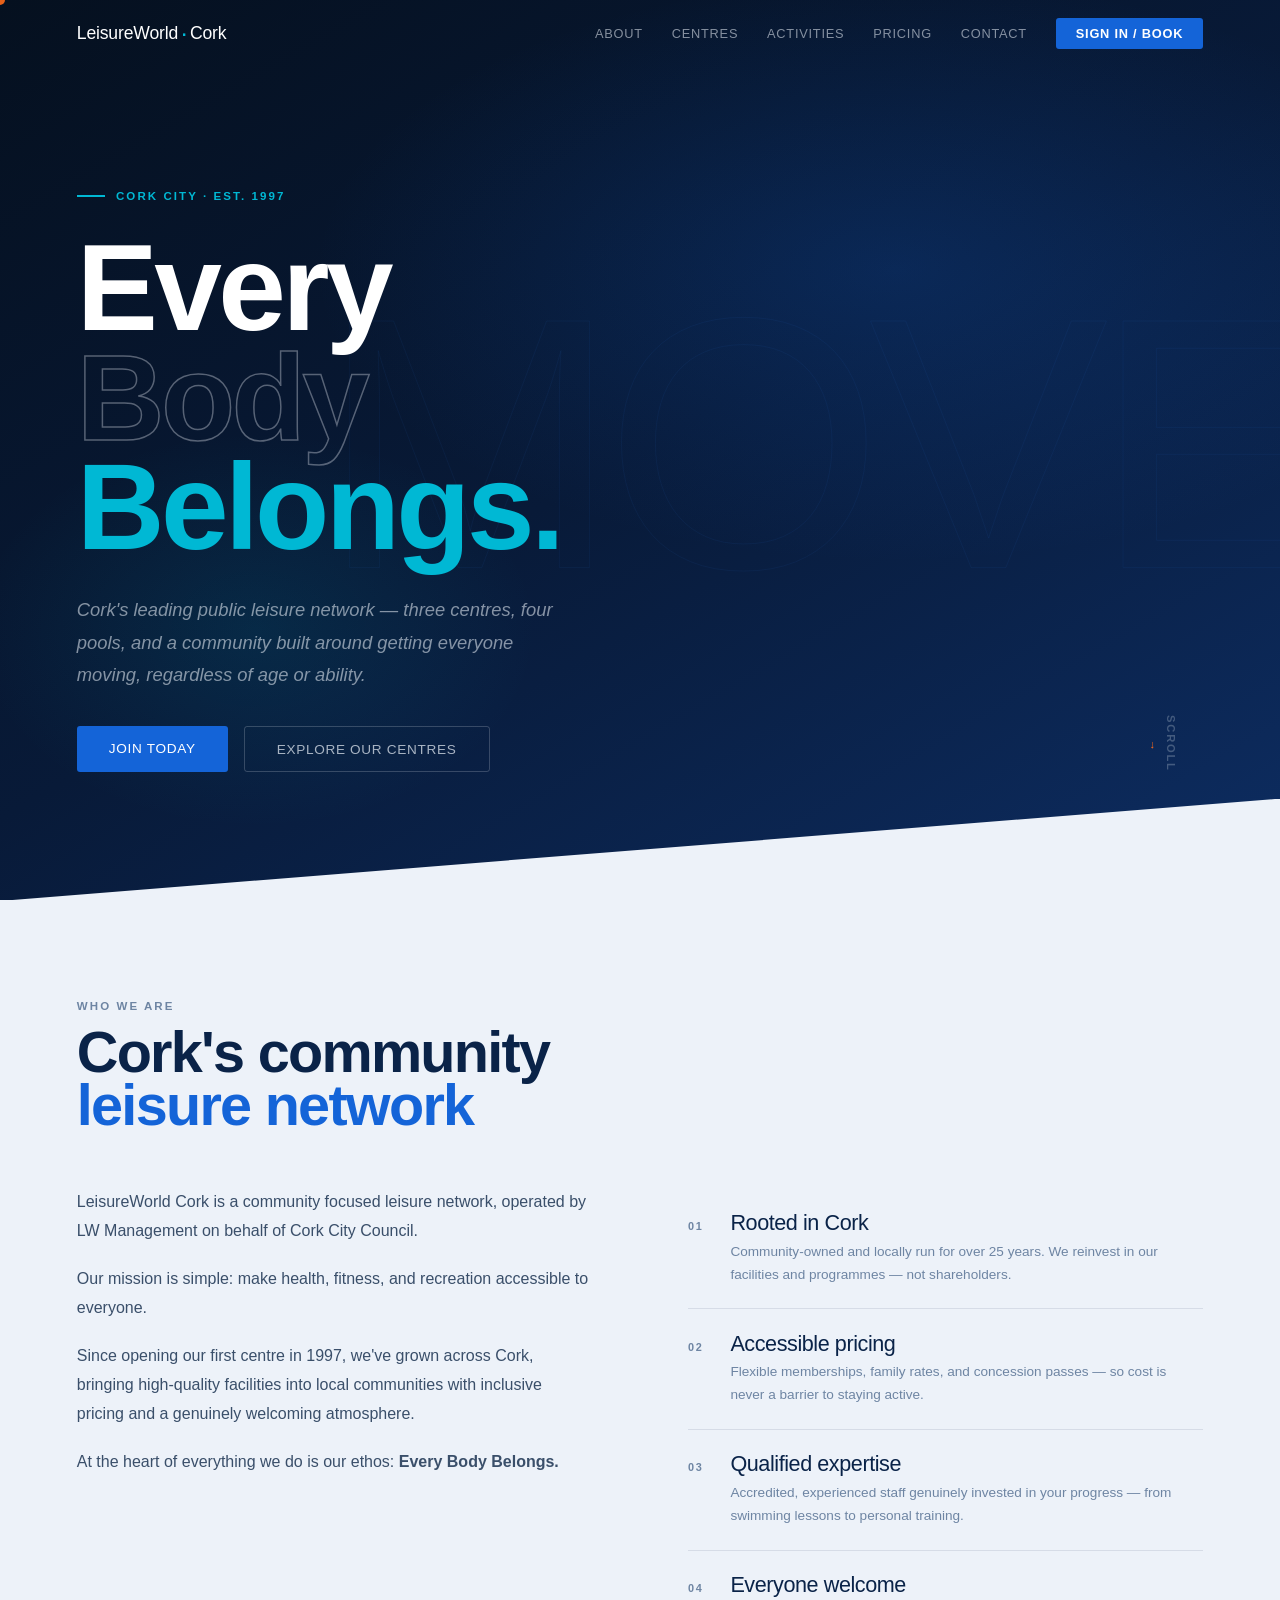
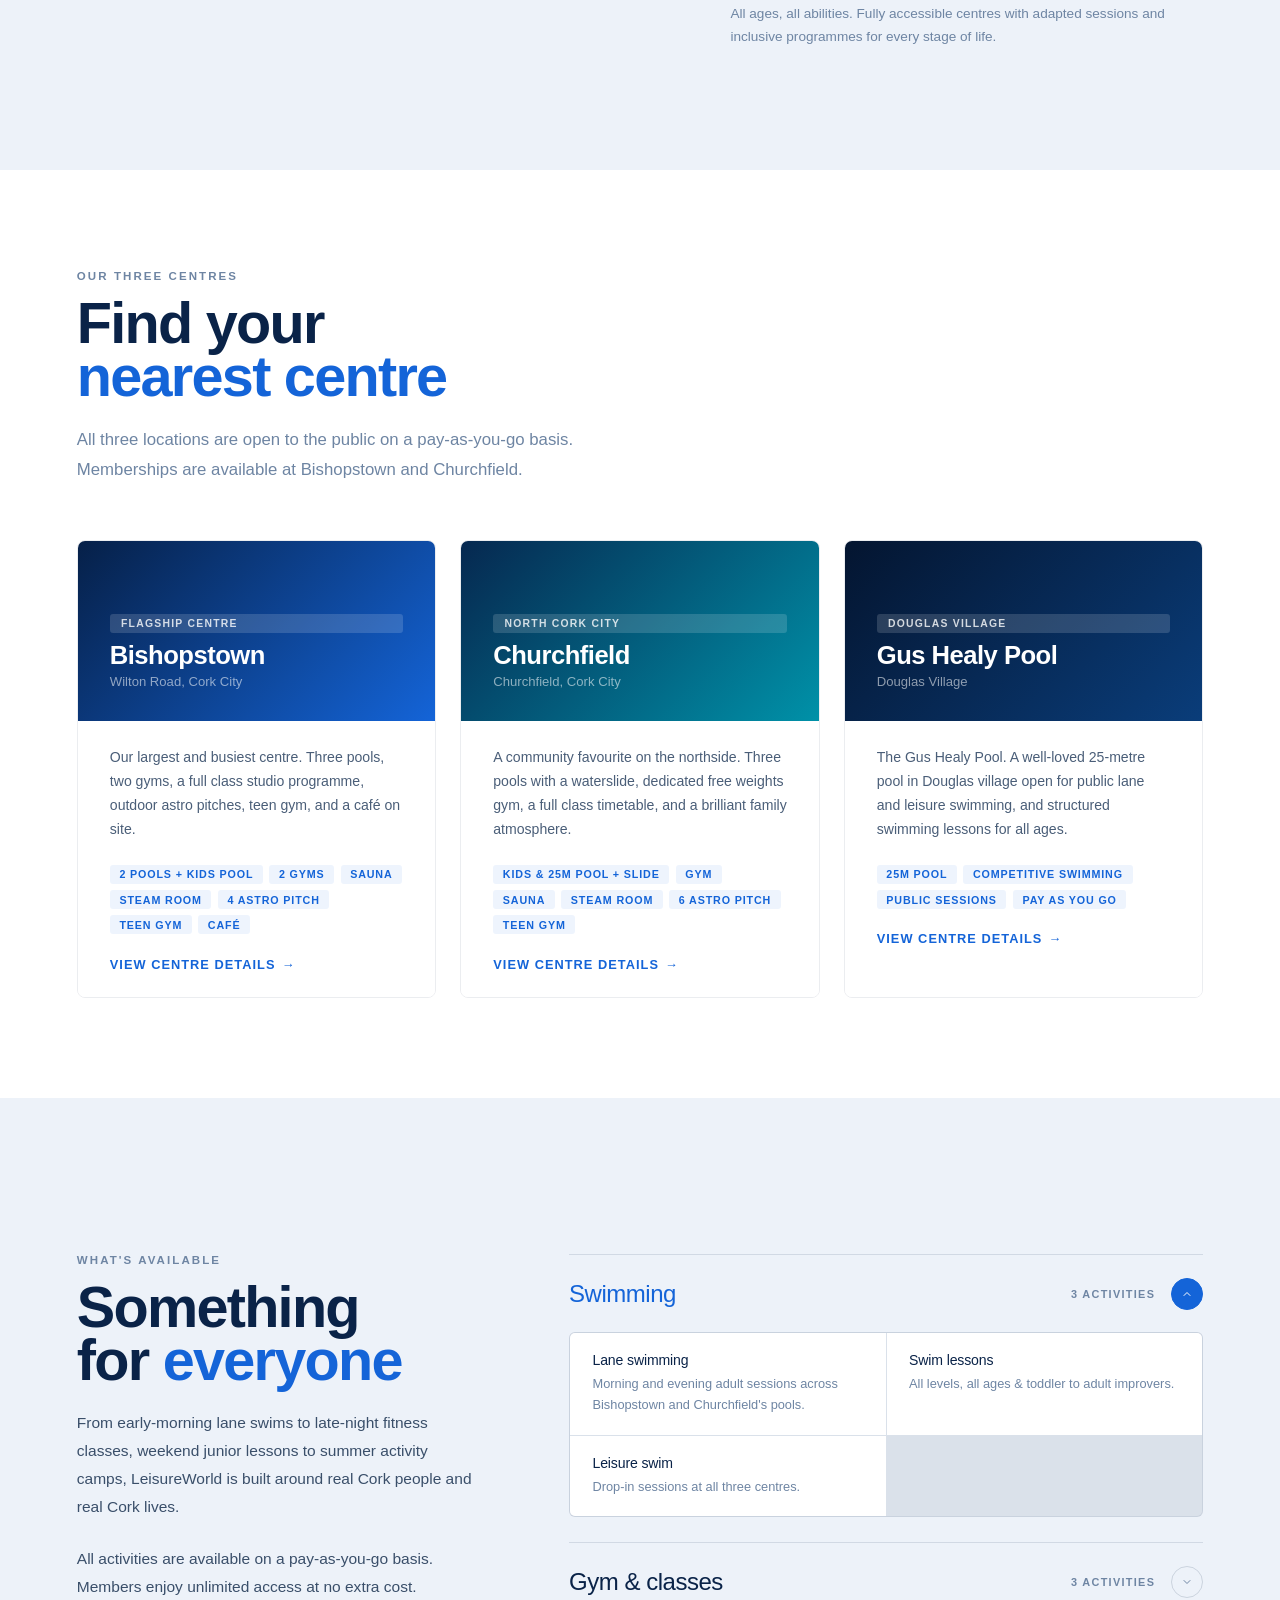
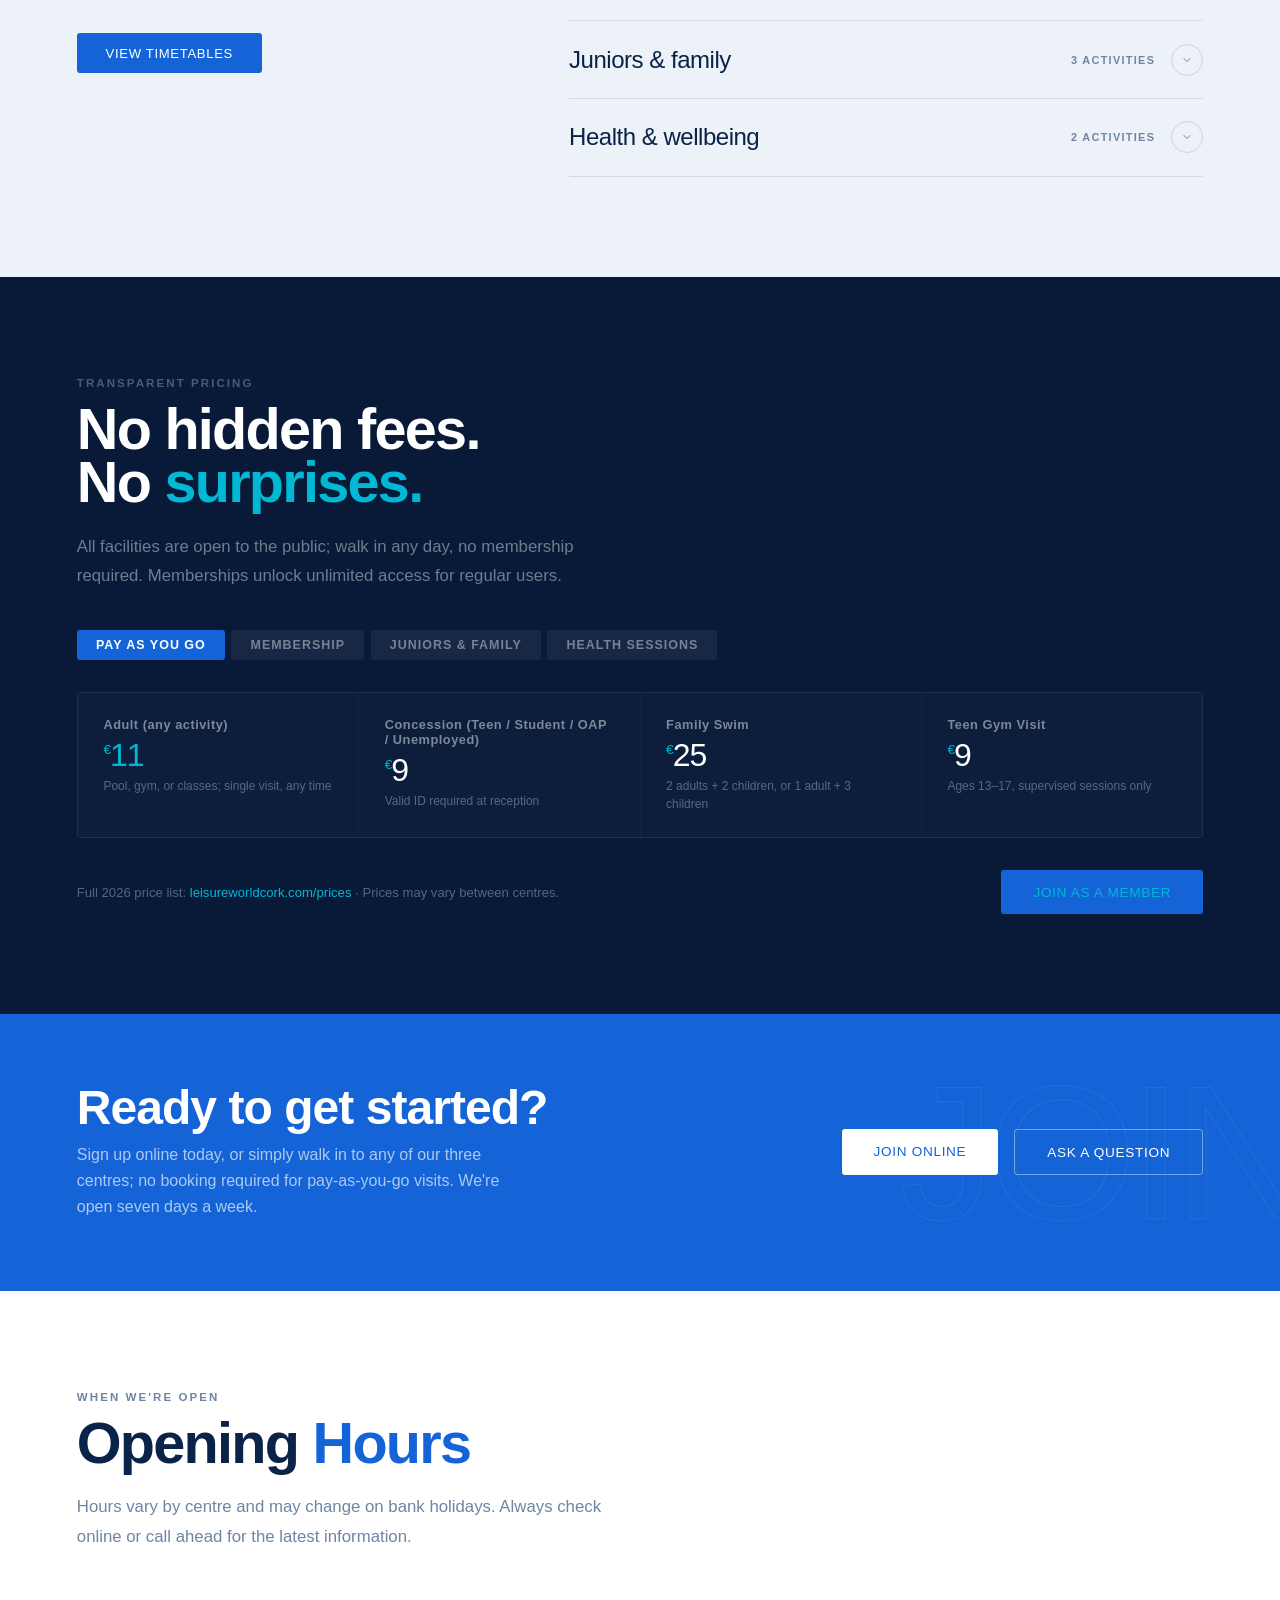
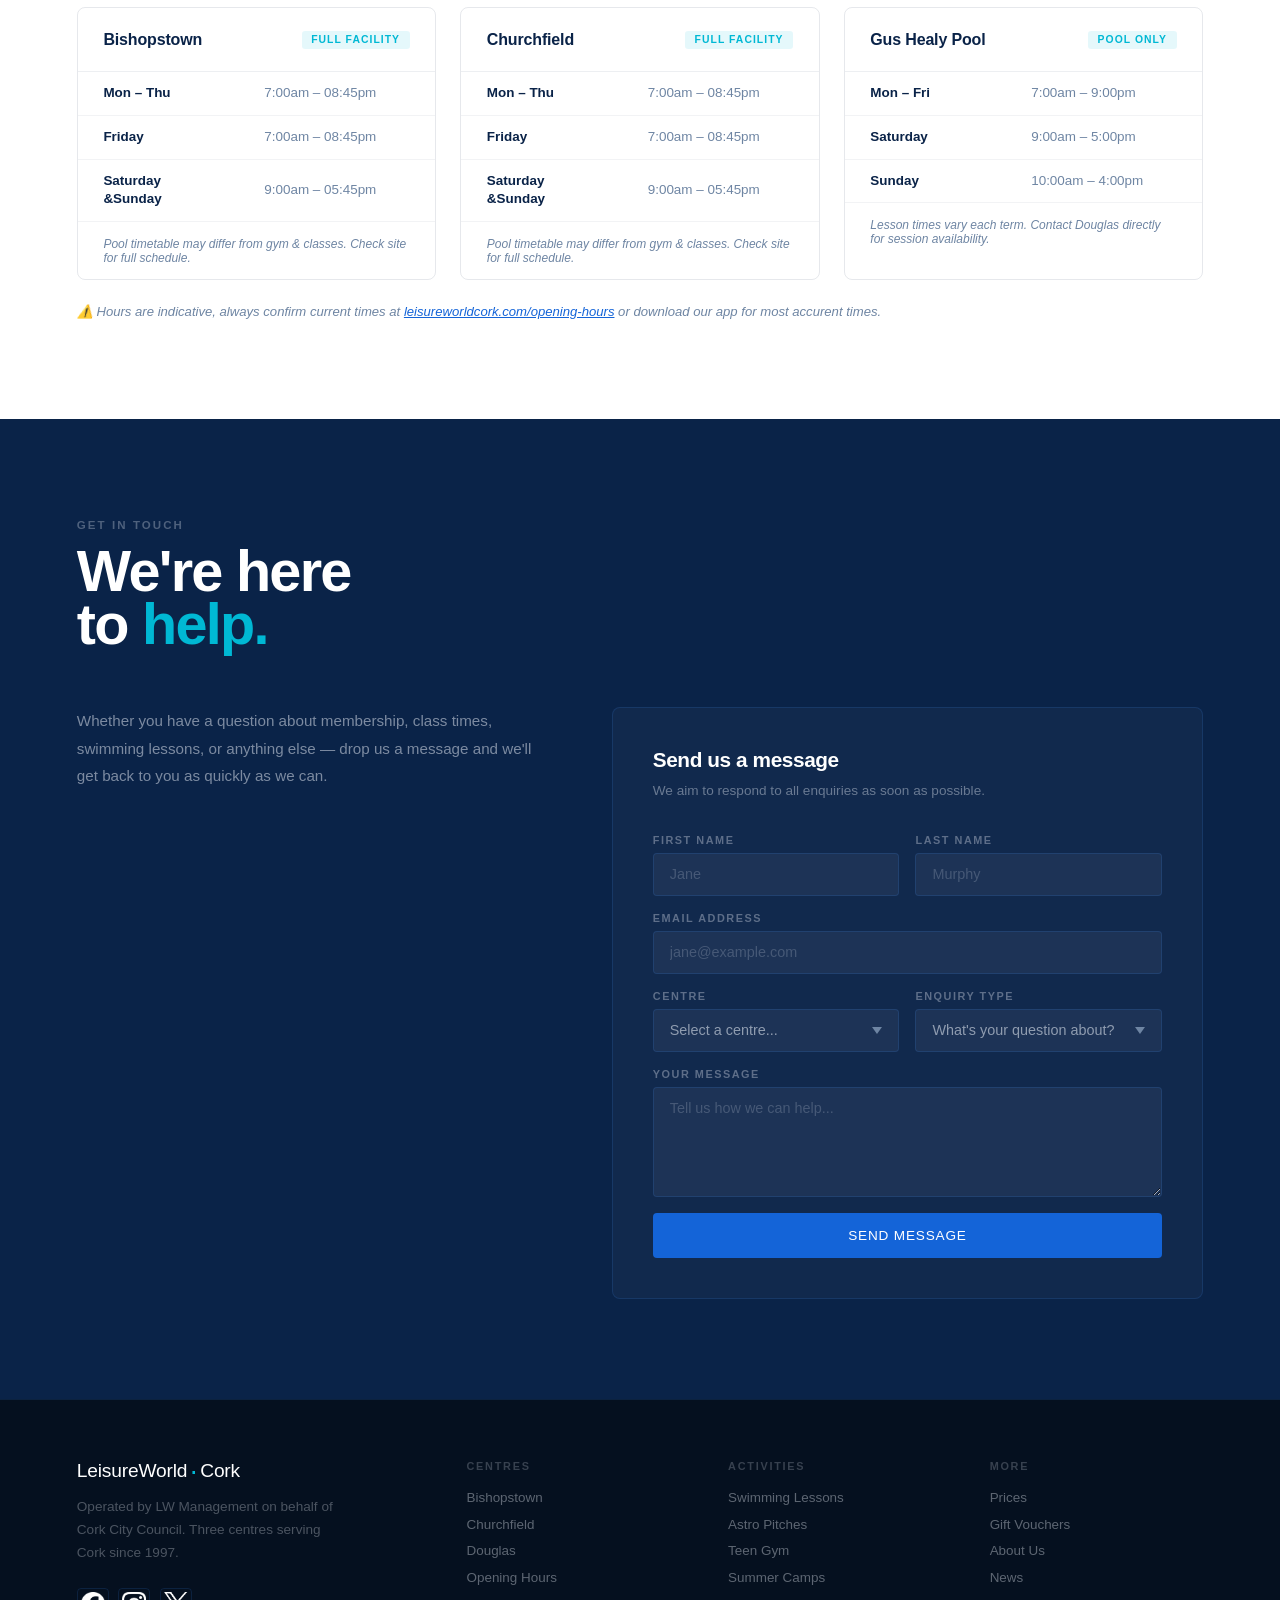
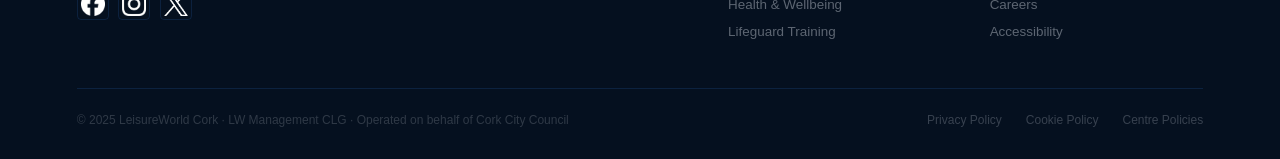
==== commit c4bb5f83: "Add files via upload" ====
--- a/index.html
+++ b/index.html
@@ -742,4 +742,4 @@
   </script>
 
 </body>
-</html>
+</html>
--- a/style.css
+++ b/style.css
@@ -1,750 +1,1438 @@
-/* =====================================================
-   TOKENS — edit colours/fonts here only
-   ===================================================== */
+/* ==========================================================================
+   LeisureWorld Cork — Stylesheet
+   Fonts: Archivo Black (headings), Archivo (body)
+   ========================================================================== */
+
+
+/* ── RESET ───────────────────────────────────────────────────────────────── */
+
+*,
+*::before,
+*::after {
+  box-sizing: border-box;
+  margin: 0;
+  padding: 0;
+}
+
+
+/* ── TOKENS ──────────────────────────────────────────────────────────────── */
+
 :root {
-  --blue:       #2E548A;
-  --blue-deep:  #1A3359;
-  --orange:     #E07B39;
-  --ink:        #1F2128;
-  --bg:         #F8F7F5;
-  --surface:    #EFEDE8;
-  --border:     #E8E9EC;
-  --muted:      #6B7280;
-  --green:      #22c55e;
-
-  --font-display: 'DM Serif Display', Georgia, serif;
-  --font-body:    'DM Sans', sans-serif;
-
-  --radius: 12px;
-  --max-w:  1140px;
-}
-
-/* =====================================================
-   RESET
-   ===================================================== */
-*, *::before, *::after { box-sizing: border-box; margin: 0; padding: 0; }
-html  { scroll-behavior: smooth; }
-body  {
-  font-family: var(--font-body);
-  background: var(--bg);
-  color: var(--ink);
-  font-size: 16px;
-  line-height: 1.7;
+  --ink:    #05101f;
+  --deep:   #081a38;
+  --navy:   #0a2348;
+  --blue:   #1464d8;
+  --bright: #3d8eff;
+  --pool:   #00b8d4;
+  --paper:  #edf2f9;
+  --white:  #ffffff;
+  --muted:  #6e85a3;
+  --border: rgba(61, 142, 255, 0.14);
+  --orange: #ff6a1a;
+}
+
+
+/* ── BASE ────────────────────────────────────────────────────────────────── */
+
+html { scroll-behavior: smooth; }
+
+body {
+  font-family: 'Archivo', sans-serif;
+  background: var(--ink);
+  color: var(--paper);
+  overflow-x: hidden;
+  cursor: none;
   -webkit-font-smoothing: antialiased;
 }
-a   { color: inherit; text-decoration: none; }
-img { display: block; max-width: 100%; }
-ul  { list-style: none; }
-
-/* =====================================================
-   LAYOUT
-   ===================================================== */
-.wrap    { max-width: var(--max-w); margin: 0 auto; padding: 0 2rem; }
-section  { padding: 5rem 0; }
-
-/* =====================================================
-   TYPOGRAPHY HELPERS
-   ===================================================== */
-.overline {
-  display: inline-flex;
-  align-items: center;
-  gap: .5rem;
-  font-size: .7rem;
-  font-weight: 600;
-  letter-spacing: .14em;
-  text-transform: uppercase;
-  color: var(--muted);
-  margin-bottom: .75rem;
-}
-.overline::before {
-  content: '';
-  width: 18px;
-  height: 2px;
+
+
+/* ── CUSTOM CURSOR ───────────────────────────────────────────────────────── */
+
+#cur {
+  position: fixed;
+  width: 10px;
+  height: 10px;
   background: var(--orange);
-  border-radius: 2px;
-}
-.overline-light { color: rgba(255,255,255,.45); }
-
-h2.display {
-  font-family: var(--font-display);
-  font-size: clamp(2rem, 4vw, 2.8rem);
-  letter-spacing: -.02em;
-  line-height: 1.15;
-}
-h2.display em { font-style: italic; color: var(--blue); }
-
-/* =====================================================
-   BUTTONS
-   ===================================================== */
-.btn {
-  display: inline-flex;
-  align-items: center;
-  justify-content: center;
-  gap: .4rem;
-  padding: .75rem 1.65rem;
-  border-radius: 6px;
-  font-family: var(--font-body);
-  font-size: .875rem;
-  font-weight: 500;
-  border: 2px solid transparent;
-  cursor: pointer;
-  transition: all .2s;
-  white-space: nowrap;
-}
-.btn:hover { transform: translateY(-2px); box-shadow: 0 6px 18px rgba(0,0,0,.15); }
-.btn:active { transform: translateY(0); box-shadow: none; }
-
-.btn-lg { padding: 1rem 2.2rem; font-size: .95rem; border-radius: 8px; }
-
-.btn-orange        { background: var(--orange);    color: #fff; border-color: var(--orange); }
-.btn-orange:hover  { background: #c45e1e;          border-color: #c45e1e; }
-.btn-blue          { background: var(--blue);      color: #fff; border-color: var(--blue); }
-.btn-blue:hover    { background: var(--blue-deep); border-color: var(--blue-deep); }
-.btn-white         { background: #fff;             color: var(--blue-deep); border-color: #fff; }
-.btn-white:hover   { background: var(--bg); }
-.btn-outline-white { background: transparent; color: #fff; border-color: rgba(255,255,255,.5); }
-.btn-outline-white:hover { background: rgba(255,255,255,.1); border-color: #fff; }
-.btn-outline-ink   { background: transparent; color: var(--ink); border-color: var(--border); }
-.btn-outline-ink:hover { border-color: var(--blue); color: var(--blue); }
-
-/* =====================================================
-   TOPBAR
-   ===================================================== */
-.topbar {
-  background: var(--blue-deep);
-  font-size: .75rem;
-  color: rgba(255,255,255,.6);
-  text-align: center;
-  padding: .5rem 1rem;
-}
-.topbar a { color: var(--orange); font-weight: 500; }
-.topbar a:hover { color: #fff; }
-.topbar-sep { margin: 0 .75rem; opacity: .3; }
-
-/* =====================================================
-   NAV
-   ===================================================== */
+  border-radius: 50%;
+  pointer-events: none;
+  z-index: 9999;
+  transform: translate(-50%, -50%);
+  transition: width 0.18s ease, height 0.18s ease, opacity 0.18s ease;
+  opacity: 0.9;
+}
+
+#cur.big {
+  width: 44px;
+  height: 44px;
+  opacity: 0.3;
+}
+
+@media (hover: none) { #cur { display: none; } }
+
+
+/* ── NAV ─────────────────────────────────────────────────────────────────── */
+
 nav {
-  position: sticky;
-  top: 0;
-  z-index: 100;
-  background: var(--ink);
-  border-bottom: 1px solid rgba(255,255,255,.07);
-}
-.nav-inner {
+  position: fixed;
+  top: 0; left: 0;
+  width: 100%;
+  z-index: 500;
+  height: 66px;
+  padding: 0 6vw;
   display: flex;
   align-items: center;
   justify-content: space-between;
-  height: 64px;
-}
-.nav-logo img { height: 34px; }
+  transition: background 0.3s, backdrop-filter 0.3s, box-shadow 0.3s;
+}
+
+nav.stuck {
+  background: rgba(5, 16, 31, 0.92);
+  backdrop-filter: blur(14px);
+  box-shadow: 0 1px 0 var(--border);
+}
+
+.logo {
+  font-family: 'Archivo Black', sans-serif;
+  font-size: 1.1rem;
+  letter-spacing: -0.01em;
+  color: var(--white);
+  text-decoration: none;
+  display: flex;
+  align-items: baseline;
+  gap: 0.15em;
+}
+
+.logo-dot {
+  color: var(--pool);
+  font-size: 1.4em;
+  line-height: 0;
+  position: relative;
+  top: 0.1em;
+}
 
 .nav-links {
   display: flex;
-  gap: .15rem;
-}
+  align-items: center;
+  gap: 1.8rem;
+  list-style: none;
+}
+
 .nav-links a {
-  padding: .4rem .85rem;
-  font-size: .875rem;
-  color: rgba(255,255,255,.6);
-  border-radius: 5px;
-  transition: color .2s, background .2s;
-}
-.nav-links a:hover { color: #fff; background: rgba(255,255,255,.08); }
-
-.nav-actions { display: flex; gap: .65rem; }
-
-/* Hamburger button — hidden on desktop */
-.hamburger {
+  font-size: 0.8rem;
+  font-weight: 500;
+  letter-spacing: 0.06em;
+  text-transform: uppercase;
+  color: rgba(237, 242, 249, 0.55);
+  text-decoration: none;
+  transition: color 0.2s;
+}
+
+.nav-links a:hover { color: var(--white); }
+
+.nav-cta {
+  padding: 0.5rem 1.25rem;
+  background: var(--blue);
+  color: var(--white) !important;
+  border-radius: 3px;
+  font-weight: 600 !important;
+  transition: background 0.2s, transform 0.2s !important;
+}
+
+.nav-cta:hover {
+  background: var(--bright) !important;
+  transform: translateY(-1px) !important;
+}
+
+.ham {
   display: none;
   flex-direction: column;
   gap: 5px;
+  cursor: none;
   background: none;
   border: none;
-  cursor: pointer;
-  padding: 8px;
-  border-radius: 5px;
-}
-.hamburger:hover { background: rgba(255,255,255,.08); }
-.hamburger span {
+  padding: 4px;
+}
+
+.ham span {
   display: block;
   width: 22px;
-  height: 2px;
-  background: rgba(255,255,255,.8);
-  border-radius: 2px;
-  transition: transform .25s, opacity .25s;
-}
-.hamburger.open span:nth-child(1) { transform: translateY(7px) rotate(45deg); }
-.hamburger.open span:nth-child(2) { opacity: 0; }
-.hamburger.open span:nth-child(3) { transform: translateY(-7px) rotate(-45deg); }
-
-/* Mobile drawer — hidden until breakpoint */
-.mobile-menu {
+  height: 1.5px;
+  background: var(--white);
+  border-radius: 1px;
+  transition: 0.3s;
+}
+
+
+/* ── MOBILE MENU ─────────────────────────────────────────────────────────── */
+
+.mob {
   display: none;
   position: fixed;
-  top: 64px; left: 0; right: 0;
-  background: var(--ink);
-  border-top: 1px solid rgba(255,255,255,.07);
-  padding: 1.5rem 1.5rem 2rem;
-  z-index: 99;
-  opacity: 0;
-  transform: translateY(-6px);
-  pointer-events: none;
-  transition: opacity .25s, transform .25s;
-}
-.mobile-menu.open { opacity: 1; transform: translateY(0); pointer-events: auto; }
-.mobile-menu li   { border-bottom: 1px solid rgba(255,255,255,.06); }
-.mobile-menu a    { display: block; padding: .9rem 0; font-size: 1rem; color: rgba(255,255,255,.7); }
-.mobile-menu a:hover { color: #fff; }
-.mobile-menu-btns {
-  display: flex;
+  inset: 0;
+  z-index: 400;
+  background: var(--deep);
   flex-direction: column;
-  gap: .65rem;
-  margin-top: 1.5rem;
-}
-.mobile-menu-btns .btn { width: 100%; padding: .9rem; }
-
-/* =====================================================
-   HERO
-   To add a real photo: .hero-bg { background-image: url('hero.jpg'); }
-   Ideal size: 1600x900px
-   ===================================================== */
+  justify-content: center;
+  padding: 0 8vw;
+  gap: 1.2rem;
+}
+
+.mob.open { display: flex; }
+
+.mob-close {
+  position: absolute;
+  top: 20px; right: 6vw;
+  background: none;
+  border: none;
+  color: var(--white);
+  font-size: 1.6rem;
+  cursor: none;
+}
+
+.mob a {
+  font-family: 'Archivo Black', sans-serif;
+  font-size: clamp(1.8rem, 6vw, 3rem);
+  letter-spacing: -0.02em;
+  color: var(--white);
+  text-decoration: none;
+  transition: color 0.2s;
+}
+
+.mob a:hover { color: var(--pool); }
+
+
+/* ── HERO ────────────────────────────────────────────────────────────────── */
+
 .hero {
+  min-height: 100svh;
+  background: linear-gradient(150deg, var(--ink) 0%, var(--deep) 50%, #0d2d62 100%);
+  display: flex;
+  flex-direction: column;
+  justify-content: flex-end;
+  padding: 0 6vw;
   position: relative;
-  min-height: 88vh;
-  display: flex;
-  align-items: center;
   overflow: hidden;
 }
-.hero-bg {
+
+.hero::before {
+  content: '';
   position: absolute;
   inset: 0;
-  background: linear-gradient(145deg, #1f3d5c 0%, #2E548A 45%, #1A3359 100%);
-  background-size: cover;
-  background-position: center;
-}
-.hero-overlay {
+  background:
+    radial-gradient(ellipse 70% 50% at 70% 30%, rgba(20, 100, 216, 0.2) 0%, transparent 65%),
+    radial-gradient(ellipse 40% 40% at 20% 70%, rgba(0, 184, 212, 0.1) 0%, transparent 55%);
+  pointer-events: none;
+}
+
+.hero-wm {
   position: absolute;
-  inset: 0;
-  background: linear-gradient(100deg, rgba(26,51,89,.85) 0%, rgba(26,51,89,.4) 60%, transparent 100%);
-}
+  right: -3vw;
+  top: 50%;
+  transform: translateY(-52%);
+  font-family: 'Archivo Black', sans-serif;
+  font-size: clamp(180px, 28vw, 420px);
+  line-height: 0.85;
+  letter-spacing: -0.04em;
+  color: transparent;
+  -webkit-text-stroke: 1px rgba(61, 142, 255, 0.06);
+  pointer-events: none;
+  user-select: none;
+}
+
+.hero-ramp {
+  position: absolute;
+  bottom: -1px; left: 0;
+  width: 100%;
+  height: clamp(60px, 8vw, 120px);
+  background: var(--paper);
+  clip-path: polygon(0 100%, 100% 0, 100% 100%);
+  pointer-events: none;
+}
+
 .hero-inner {
   position: relative;
   z-index: 1;
-  padding: 6rem 0 5rem;
-  width: 100%;
-}
-.hero-content { max-width: 600px; }
-
-.hero-badge {
+  padding-top: 130px;
+  padding-bottom: clamp(80px, 10vw, 140px);
+  max-width: 1100px;
+}
+
+.hero-tag {
+  display: inline-flex;
+  align-items: center;
+  gap: 0.7rem;
+  margin-bottom: 2rem;
+}
+
+.hero-tag::before {
+  content: '';
+  width: 28px;
+  height: 1.5px;
+  background: var(--pool);
+}
+
+.hero-tag span {
+  font-size: 0.72rem;
+  font-weight: 600;
+  letter-spacing: 0.18em;
+  text-transform: uppercase;
+  color: var(--pool);
+}
+
+h1.hero-title {
+  font-family: 'Archivo Black', sans-serif;
+  font-size: clamp(3.5rem, 9.5vw, 9rem);
+  line-height: 0.9;
+  letter-spacing: -0.03em;
+  color: var(--white);
+  margin-bottom: 2rem;
+}
+
+h1.hero-title .ghost {
+  -webkit-text-stroke: 1.5px rgba(237, 242, 249, 0.35);
+  color: transparent;
+}
+
+h1.hero-title .hi { color: var(--pool); }
+
+.hero-body {
+  display: grid;
+  grid-template-columns: 1fr auto;
+  align-items: flex-end;
+  gap: 4rem;
+}
+
+.hero-desc {
+  font-size: clamp(1rem, 1.6vw, 1.15rem);
+  font-weight: 300;
+  font-style: italic;
+  color: rgba(237, 242, 249, 0.55);
+  line-height: 1.75;
+  max-width: 480px;
+  margin-bottom: 2.2rem;
+}
+
+.hero-btns {
+  display: flex;
+  gap: 1rem;
+  flex-wrap: wrap;
+}
+
+.hero-scroll {
+  font-size: 0.7rem;
+  font-weight: 600;
+  letter-spacing: 0.16em;
+  text-transform: uppercase;
+  color: rgba(237, 242, 249, 0.25);
+  display: flex;
+  flex-direction: column;
+  align-items: center;
+  gap: 0.5rem;
+  writing-mode: vertical-rl;
+}
+
+.hero-scroll::after {
+  content: '↓';
+  writing-mode: horizontal-tb;
+  color: var(--orange);
+  animation: bob 2s ease-in-out infinite;
+}
+
+@keyframes bob {
+  0%, 100% { transform: translateY(0); }
+  50%       { transform: translateY(5px); }
+}
+
+
+/* ── BUTTONS ─────────────────────────────────────────────────────────────── */
+
+.btn-pri {
+  padding: 0.9rem 2rem;
+  background: var(--blue);
+  color: var(--white);
+  font-family: 'Archivo Black', sans-serif;
+  font-size: 0.85rem;
+  letter-spacing: 0.05em;
+  text-transform: uppercase;
+  border-radius: 3px;
+  text-decoration: none;
+  transition: background 0.2s, transform 0.2s, box-shadow 0.2s;
   display: inline-block;
-  background: var(--orange);
-  color: #fff;
-  font-size: .7rem;
+}
+
+.btn-pri:hover {
+  background: var(--bright);
+  transform: translateY(-2px);
+  box-shadow: 0 8px 24px rgba(20, 100, 216, 0.4);
+}
+
+.btn-ghost {
+  padding: 0.9rem 2rem;
+  background: transparent;
+  color: rgba(237, 242, 249, 0.7);
+  font-family: 'Archivo Black', sans-serif;
+  font-size: 0.85rem;
+  letter-spacing: 0.05em;
+  text-transform: uppercase;
+  border: 1.5px solid rgba(237, 242, 249, 0.2);
+  border-radius: 3px;
+  text-decoration: none;
+  transition: border-color 0.2s, color 0.2s, transform 0.2s;
+  display: inline-block;
+}
+
+.btn-ghost:hover {
+  border-color: var(--pool);
+  color: var(--pool);
+  transform: translateY(-2px);
+}
+
+.btn-white {
+  padding: 0.9rem 2rem;
+  background: var(--white);
+  color: var(--blue);
+  font-family: 'Archivo Black', sans-serif;
+  font-size: 0.85rem;
+  letter-spacing: 0.05em;
+  text-transform: uppercase;
+  border-radius: 3px;
+  text-decoration: none;
+  transition: transform 0.2s, box-shadow 0.2s;
+  display: inline-block;
+}
+
+.btn-white:hover {
+  transform: translateY(-2px);
+  box-shadow: 0 8px 24px rgba(0, 0, 0, 0.2);
+}
+
+.btn-outline-w {
+  padding: 0.9rem 2rem;
+  background: transparent;
+  color: var(--white);
+  font-family: 'Archivo Black', sans-serif;
+  font-size: 0.85rem;
+  letter-spacing: 0.05em;
+  text-transform: uppercase;
+  border: 1.5px solid rgba(255, 255, 255, 0.4);
+  border-radius: 3px;
+  text-decoration: none;
+  transition: border-color 0.2s, transform 0.2s;
+  display: inline-block;
+}
+
+.btn-outline-w:hover {
+  border-color: var(--white);
+  transform: translateY(-2px);
+}
+
+
+/* ── SECTION WRAPPERS ────────────────────────────────────────────────────── */
+
+.section { padding: 100px 6vw; }
+
+.section-inner {
+  max-width: 1200px;
+  margin: 0 auto;
+}
+
+.eyebrow {
+  font-size: 0.72rem;
   font-weight: 600;
-  letter-spacing: .1em;
-  text-transform: uppercase;
-  padding: .4rem 1rem;
-  border-radius: 99px;
-  margin-bottom: 1.5rem;
-}
-.hero-content h1 {
-  font-family: var(--font-display);
-  font-size: clamp(2.8rem, 6vw, 5rem);
-  color: #fff;
-  line-height: 1.05;
-  letter-spacing: -.03em;
-  margin-bottom: 1.25rem;
-}
-.hero-content h1 em { font-style: italic; color: var(--orange); }
-.hero-content p {
+  letter-spacing: 0.18em;
+  text-transform: uppercase;
+  color: var(--muted);
+  margin-bottom: 0.9rem;
+}
+
+.section-title {
+  font-family: 'Archivo Black', sans-serif;
+  font-size: clamp(2.2rem, 4.5vw, 3.8rem);
+  line-height: 0.92;
+  letter-spacing: -0.03em;
+  color: var(--navy);
+  margin-bottom: 1.4rem;
+}
+
+.section-title .hi { color: var(--blue); }
+
+.section-lead {
   font-size: 1.05rem;
-  color: rgba(255,255,255,.7);
-  max-width: 48ch;
-  margin-bottom: 2.25rem;
-}
-.hero-cta { display: flex; gap: 1rem; flex-wrap: wrap; margin-bottom: 3rem; }
-
-.hero-stats {
-  display: flex;
-  gap: 2rem;
-  flex-wrap: wrap;
-  align-items: center;
-}
-.stat-num {
-  font-family: var(--font-display);
-  font-size: 1.65rem;
-  color: #fff;
-  display: block;
-  line-height: 1;
-}
-.stat-label { font-size: .7rem; color: rgba(255,255,255,.45); letter-spacing: .04em; }
-.stat-divider { width: 1px; height: 38px; background: rgba(255,255,255,.18); }
-
-/* =====================================================
-   ACTIVITIES GRID
-   To add photos: <div class="card-bg bg-gym" style="background-image:url('gym.jpg')">
-   Ideal: 800x600px per card
-   ===================================================== */
-.activities { background: var(--bg); }
-
-.act-grid {
+  font-weight: 300;
+  color: var(--muted);
+  line-height: 1.75;
+  max-width: 560px;
+}
+
+
+/* ── ABOUT ───────────────────────────────────────────────────────────────── */
+
+.about { background: var(--paper); }
+
+.about-grid {
   display: grid;
-  grid-template-columns: repeat(3, 1fr);
-  grid-template-rows: 320px 260px;
-  gap: 1rem;
-  margin-top: 2.5rem;
-}
-.act-card {
-  position: relative;
-  border-radius: var(--radius);
-  overflow: hidden;
-  display: block;
-}
-.act-card:hover .card-bg { transform: scale(1.05); }
-
-.card-bg {
-  position: absolute;
-  inset: 0;
-  background-size: cover;
-  background-position: center;
-  transition: transform .5s ease;
-}
-
-/* Colour fallbacks — replace with real photos */
-.bg-gym     { background: linear-gradient(155deg, #2E548A, #0d2240); }
-.bg-pool    { background: linear-gradient(155deg, #1a7da0, #072d40); }
-.bg-classes { background: linear-gradient(155deg, #3d8f78, #142e25); }
-.bg-family  { background: linear-gradient(155deg, var(--orange), #5a2810); }
-
-.card-overlay {
-  position: absolute;
-  inset: 0;
-  background: linear-gradient(to top, rgba(0,0,0,.75) 0%, transparent 65%);
-}
-.card-body {
-  position: absolute;
-  bottom: 0; left: 0; right: 0;
-  padding: 1.5rem;
-  z-index: 1;
-}
-.card-tag {
-  display: inline-block;
-  background: var(--orange);
-  color: #fff;
-  font-size: .6rem;
+  grid-template-columns: 1fr 1fr;
+  gap: 6rem;
+  align-items: start;
+  margin-top: 3.5rem;
+}
+
+.about-copy p {
+  font-size: 1rem;
+  color: #3a4f6a;
+  line-height: 1.8;
+  margin-bottom: 1.2rem;
+}
+
+.about-copy p:last-child { margin-bottom: 0; }
+
+.about-highlights {
+  display: flex;
+  flex-direction: column;
+  min-width: 0;
+}
+
+.ed-item {
+  display: flex;
+  align-items: baseline;
+  gap: 1.4rem;
+  padding: 1.4rem 0;
+  cursor: default;
+  min-width: 0;
+}
+
+.ed-item:hover .ed-title { color: var(--blue); }
+
+.ed-divider {
+  height: 1px;
+  background: rgba(10, 35, 72, 0.1);
+}
+
+.ed-num {
+  font-size: 0.68rem;
   font-weight: 600;
-  letter-spacing: .12em;
-  text-transform: uppercase;
-  padding: .25rem .7rem;
-  border-radius: 99px;
-  margin-bottom: .6rem;
-}
-.card-body h3 {
-  font-family: var(--font-display);
-  font-size: 1.4rem;
-  color: #fff;
-  line-height: 1.15;
-  margin-bottom: .45rem;
-}
-.card-body p   { font-size: .83rem; color: rgba(255,255,255,.7); margin-bottom: .8rem; max-width: 38ch; }
-.card-link     { font-size: .82rem; color: rgba(255,255,255,.85); border-bottom: 1px solid rgba(255,255,255,.35); transition: border-color .2s; }
-.act-card:hover .card-link { border-color: var(--orange); color: #fff; }
-
-/* Grid span helpers */
-.span-2-rows { grid-row: span 2; }
-.span-2-cols { grid-column: span 2; }
-.span-2-rows .card-body h3 { font-size: 1.75rem; }
-
-/* =====================================================
-   LOCATIONS
-   To add photos: style="background-image:url('bishopstown.jpg')"
-   Ideal: 800x400px per location
-   ===================================================== */
-.locations { background: var(--surface); }
-
-.section-head-row {
-  display: flex;
-  align-items: flex-end;
-  justify-content: space-between;
-  gap: 2rem;
-  margin-bottom: 2.5rem;
-}
-.section-aside { font-size: .9rem; color: var(--muted); max-width: 32ch; text-align: right; }
+  letter-spacing: 0.16em;
+  color: var(--muted);
+  flex-shrink: 0;
+  width: 20px;
+  padding-top: 0.2rem;
+}
+
+.ed-body { min-width: 0; flex: 1; }
+
+.ed-title {
+  font-family: 'Archivo Black', sans-serif;
+  font-size: clamp(1.1rem, 2vw, 1.35rem);
+  letter-spacing: -0.02em;
+  color: var(--navy);
+  margin: 0 0 5px;
+  line-height: 1.1;
+  transition: color 0.2s;
+}
+
+.ed-desc {
+  font-size: 0.85rem;
+  color: var(--muted);
+  line-height: 1.7;
+  margin: 0;
+}
+
+
+/* ── LOCATIONS ───────────────────────────────────────────────────────────── */
+
+.locations { background: var(--white); }
 
 .loc-grid {
   display: grid;
   grid-template-columns: repeat(3, 1fr);
   gap: 1.5rem;
-}
+  margin-top: 3.5rem;
+}
+
 .loc-card {
-  background: #fff;
-  border-radius: var(--radius);
+  border-radius: 8px;
   overflow: hidden;
-  border: 1px solid var(--border);
-  transition: transform .25s, box-shadow .25s;
-}
-.loc-card:hover { transform: translateY(-5px); box-shadow: 0 20px 50px rgba(0,0,0,.1); }
-
-.loc-photo {
-  height: 220px;
-  background-size: cover;
-  background-position: center;
+  border: 1px solid rgba(10, 35, 72, 0.08);
+  display: flex;
+  flex-direction: column;
+  transition: box-shadow 0.3s, transform 0.3s;
+  text-decoration: none;
+  color: inherit;
+}
+
+.loc-card:hover {
+  box-shadow: 0 16px 40px rgba(10, 35, 72, 0.12);
+  transform: translateY(-6px);
+}
+
+.loc-card-head {
+  padding: 2.5rem 2rem 2rem;
   position: relative;
-  display: flex;
-  align-items: flex-end;
-}
-
-/* Colour fallbacks */
-.lp-bishopstown { background: linear-gradient(155deg, #3a6bb5, #0d2040); }
-.lp-churchfield  { background: linear-gradient(155deg, #2d7a60, #0d2820); }
-.lp-douglas      { background: linear-gradient(155deg, #9e5025, #2e1005); }
-
-.loc-photo-overlay {
+  overflow: hidden;
+  min-height: 180px;
+  display: flex;
+  flex-direction: column;
+  justify-content: flex-end;
+}
+
+.lc-btown   .loc-card-head { background: linear-gradient(135deg, #062048 0%, #1464d8 100%); }
+.lc-cfield  .loc-card-head { background: linear-gradient(135deg, #062850 0%, #0091a8 100%); }
+.lc-douglas .loc-card-head { background: linear-gradient(135deg, #041530 0%, #0a3d7a 100%); }
+
+.loc-num {
   position: absolute;
-  inset: 0;
-  background: linear-gradient(to top, rgba(0,0,0,.68) 0%, transparent 60%);
-}
-.loc-photo-label {
-  position: relative;
-  z-index: 1;
-  padding: 1.25rem;
-}
-.loc-photo-label small {
+  top: 1.2rem; right: 1.5rem;
+  font-family: 'Archivo Black', sans-serif;
+  font-size: 4rem;
+  line-height: 1;
+  letter-spacing: -0.04em;
+  color: rgba(255, 255, 255, 0.08);
+}
+
+.loc-badge {
   display: inline-block;
-  background: var(--orange);
-  color: #fff;
-  font-size: .6rem;
+  margin-bottom: 0.6rem;
+  padding: 0.25rem 0.7rem;
+  background: rgba(255, 255, 255, 0.15);
+  border-radius: 3px;
+  font-size: 0.65rem;
+  font-weight: 700;
+  letter-spacing: 0.12em;
+  text-transform: uppercase;
+  color: rgba(255, 255, 255, 0.8);
+}
+
+.loc-card-head h3 {
+  font-family: 'Archivo Black', sans-serif;
+  font-size: 1.6rem;
+  letter-spacing: -0.02em;
+  color: var(--white);
+  line-height: 1;
+}
+
+.loc-card-head p {
+  font-size: 0.82rem;
+  color: rgba(255, 255, 255, 0.55);
+  margin-top: 0.35rem;
+}
+
+.loc-card-body {
+  padding: 1.6rem 2rem;
+  flex: 1;
+  background: var(--white);
+}
+
+.loc-desc {
+  font-size: 0.88rem;
+  color: #4a5e78;
+  line-height: 1.7;
+  margin-bottom: 1.4rem;
+}
+
+.loc-features {
+  display: flex;
+  flex-wrap: wrap;
+  gap: 0.4rem;
+  margin-bottom: 1.4rem;
+}
+
+.loc-feat {
+  font-size: 0.67rem;
+  font-weight: 700;
+  letter-spacing: 0.08em;
+  text-transform: uppercase;
+  padding: 0.22rem 0.6rem;
+  border-radius: 3px;
+  background: rgba(20, 100, 216, 0.07);
+  color: var(--blue);
+}
+
+.loc-link {
+  font-size: 0.8rem;
+  font-weight: 700;
+  letter-spacing: 0.08em;
+  text-transform: uppercase;
+  color: var(--blue);
+  display: flex;
+  align-items: center;
+  gap: 0.4rem;
+}
+
+.loc-link::after {
+  content: '→';
+  transition: transform 0.2s;
+}
+
+.loc-card:hover .loc-link::after { transform: translateX(5px); }
+
+
+/* ── ACTIVITIES — ACCORDION ──────────────────────────────────────────────── */
+
+.activities { background: var(--paper); }
+
+.act-layout {
+  display: grid;
+  grid-template-columns: 1fr 1.6fr;
+  gap: 6rem;
+  align-items: start;
+  margin-top: 3.5rem;
+}
+
+.act-sticky {
+  position: sticky;
+  top: 90px;
+}
+
+.act-intro p {
+  font-size: 0.97rem;
+  color: #3a4f6a;
+  line-height: 1.8;
+  margin-bottom: 1.5rem;
+}
+
+.act-cta {
+  display: inline-block;
+  margin-top: 0.5rem;
+  padding: 0.8rem 1.8rem;
+  background: var(--blue);
+  color: var(--white);
+  font-family: 'Archivo Black', sans-serif;
+  font-size: 0.82rem;
+  letter-spacing: 0.05em;
+  text-transform: uppercase;
+  border-radius: 3px;
+  text-decoration: none;
+  transition: background 0.2s, transform 0.2s;
+}
+
+.act-cta:hover {
+  background: var(--bright);
+  transform: translateY(-2px);
+}
+
+.acc-wrap {
+  display: flex;
+  flex-direction: column;
+  min-width: 0;
+}
+
+.acc-item {
+  border-top: 1px solid rgba(10, 35, 72, 0.12);
+}
+
+.acc-item:last-child {
+  border-bottom: 1px solid rgba(10, 35, 72, 0.12);
+}
+
+.acc-trigger {
+  width: 100%;
+  display: flex;
+  align-items: center;
+  justify-content: space-between;
+  gap: 1rem;
+  padding: 1.4rem 0;
+  background: none;
+  border: none;
+  cursor: none;
+  text-align: left;
+}
+
+.acc-trigger:hover .acc-label { color: var(--blue); }
+
+.acc-label {
+  font-family: 'Archivo Black', sans-serif;
+  font-size: clamp(1.1rem, 2.2vw, 1.5rem);
+  letter-spacing: -0.02em;
+  color: var(--navy);
+  line-height: 1;
+  transition: color 0.2s;
+  flex: 1;
+}
+
+.acc-item.open .acc-label { color: var(--blue); }
+
+.acc-meta {
+  font-size: 0.68rem;
   font-weight: 600;
-  letter-spacing: .12em;
-  text-transform: uppercase;
-  padding: .22rem .65rem;
-  border-radius: 99px;
-  margin-bottom: .4rem;
-}
-.loc-photo-label h3 { font-family: var(--font-display); font-size: 1.65rem; color: #fff; }
-
-.loc-body { padding: 1.25rem 1.4rem 1.4rem; }
-
-.loc-chips { display: flex; flex-wrap: wrap; gap: .4rem; margin-bottom: .85rem; }
-.chip {
-  font-size: .72rem;
-  font-weight: 500;
-  color: var(--blue);
-  background: #EEF3FB;
-  padding: .2rem .65rem;
-  border-radius: 99px;
-}
-.loc-body p { font-size: .85rem; color: var(--muted); margin-bottom: .85rem; line-height: 1.65; }
-
-.loc-hours {
+  letter-spacing: 0.12em;
+  text-transform: uppercase;
+  color: var(--muted);
+  flex-shrink: 0;
+}
+
+.acc-arrow {
+  width: 32px;
+  height: 32px;
+  border-radius: 50%;
+  border: 1.5px solid rgba(10, 35, 72, 0.15);
   display: flex;
   align-items: center;
-  gap: .45rem;
-  font-size: .75rem;
+  justify-content: center;
+  flex-shrink: 0;
   color: var(--muted);
-  margin-bottom: 1.1rem;
-}
-.dot-green { width: 8px; height: 8px; border-radius: 50%; background: var(--green); flex-shrink: 0; }
-
-.loc-btns { display: flex; gap: .65rem; }
-.loc-btns .btn { flex: 1; font-size: .82rem; padding: .6rem .8rem; }
-
-/* =====================================================
-   MEMBERSHIP FEATURES
-   ===================================================== */
-.membership { background: var(--bg); }
-
-.mem-inner {
+  transition: background 0.2s, border-color 0.2s, color 0.2s, transform 0.3s;
+}
+
+.acc-arrow svg {
+  width: 12px;
+  height: 12px;
+}
+
+.acc-item.open .acc-arrow {
+  background: var(--blue);
+  border-color: var(--blue);
+  color: var(--white);
+  transform: rotate(180deg);
+}
+
+.acc-body {
+  display: none;
+  padding-bottom: 1.6rem;
+}
+
+.acc-item.open .acc-body { display: block; }
+
+.acc-cells {
   display: grid;
   grid-template-columns: 1fr 1fr;
+  gap: 1px;
+  background: rgba(10, 35, 72, 0.08);
+  border: 1px solid rgba(10, 35, 72, 0.08);
+  border-radius: 6px;
+  overflow: hidden;
+}
+
+.acc-cell {
+  background: var(--white);
+  padding: 1.2rem 1.4rem;
+  transition: background 0.2s;
+}
+
+.acc-cell:hover { background: #f0f5ff; }
+
+.acc-cell-name {
+  font-family: 'Archivo Black', sans-serif;
+  font-size: 0.88rem;
+  letter-spacing: -0.01em;
+  color: var(--navy);
+  margin-bottom: 0.3rem;
+}
+
+.acc-cell-desc {
+  font-size: 0.8rem;
+  color: var(--muted);
+  line-height: 1.65;
+}
+
+
+/* ── PRICING ─────────────────────────────────────────────────────────────── */
+
+.pricing { background: var(--deep); }
+
+.pricing .eyebrow        { color: rgba(237, 242, 249, 0.3); }
+.pricing .section-title  { color: var(--white); }
+.pricing .section-title .hi { color: var(--pool); }
+.pricing .section-lead   { color: rgba(237, 242, 249, 0.45); max-width: 500px; }
+
+.price-tabs {
+  display: flex;
+  gap: 0.4rem;
+  margin: 2.5rem 0 2rem;
+  flex-wrap: wrap;
+}
+
+.ptab {
+  padding: 0.5rem 1.2rem;
+  border-radius: 3px;
+  font-size: 0.78rem;
+  font-weight: 700;
+  letter-spacing: 0.08em;
+  text-transform: uppercase;
+  background: rgba(255, 255, 255, 0.06);
+  color: rgba(237, 242, 249, 0.45);
+  border: none;
+  cursor: none;
+  transition: background 0.2s, color 0.2s;
+}
+
+.ptab.active {
+  background: var(--blue);
+  color: var(--white);
+}
+
+.price-panel { display: none; }
+
+.price-panel.show {
+  display: grid;
+  grid-template-columns: repeat(auto-fill, minmax(240px, 1fr));
+  gap: 1px;
+  background: rgba(255, 255, 255, 0.05);
+  border: 1px solid rgba(255, 255, 255, 0.05);
+  border-radius: 4px;
+  overflow: hidden;
+}
+
+.price-row {
+  background: rgba(8, 26, 56, 0.6);
+  padding: 1.5rem 1.6rem;
+  transition: background 0.2s;
+}
+
+.price-row:hover { background: rgba(20, 100, 216, 0.12); }
+
+.price-label {
+  font-size: 0.8rem;
+  font-weight: 600;
+  color: rgba(237, 242, 249, 0.5);
+  margin-bottom: 0.4rem;
+  letter-spacing: 0.04em;
+}
+
+.price-amount {
+  font-family: 'Archivo Black', sans-serif;
+  font-size: 2rem;
+  letter-spacing: -0.03em;
+  color: var(--white);
+  line-height: 1;
+  margin-bottom: 0.4rem;
+}
+
+.price-amount sup {
+  font-size: 0.85rem;
+  vertical-align: super;
+  color: var(--pool);
+}
+
+.price-note {
+  font-size: 0.75rem;
+  color: rgba(237, 242, 249, 0.35);
+  line-height: 1.5;
+}
+
+.price-highlight .price-amount { color: var(--pool); }
+
+.price-footer {
+  margin-top: 2rem;
+  display: flex;
+  align-items: center;
+  justify-content: space-between;
+  flex-wrap: wrap;
+  gap: 1rem;
+}
+
+.price-footer p { font-size: 0.82rem; color: rgba(237, 242, 249, 0.35); }
+.price-footer a { color: var(--pool); text-decoration: none; }
+
+
+/* ── JOIN STRIP ──────────────────────────────────────────────────────────── */
+
+.join-strip {
+  background: var(--blue);
+  padding: 70px 6vw;
+  position: relative;
+  overflow: hidden;
+}
+
+.join-strip::before {
+  content: 'JOIN';
+  position: absolute;
+  right: -2%; top: 50%;
+  transform: translateY(-50%);
+  font-family: 'Archivo Black', sans-serif;
+  font-size: clamp(100px, 15vw, 220px);
+  color: transparent;
+  -webkit-text-stroke: 1px rgba(255, 255, 255, 0.07);
+  pointer-events: none;
+  letter-spacing: -0.04em;
+}
+
+.join-inner {
+  max-width: 1200px;
+  margin: 0 auto;
+  display: flex;
+  align-items: center;
+  justify-content: space-between;
+  gap: 3rem;
+  flex-wrap: wrap;
+}
+
+.join-copy h2 {
+  font-family: 'Archivo Black', sans-serif;
+  font-size: clamp(1.8rem, 4vw, 3rem);
+  letter-spacing: -0.02em;
+  color: var(--white);
+  margin-bottom: 0.6rem;
+  line-height: 1;
+}
+
+.join-copy p {
+  font-size: 1rem;
+  font-weight: 300;
+  color: rgba(255, 255, 255, 0.65);
+  line-height: 1.65;
+  max-width: 460px;
+}
+
+.join-actions {
+  display: flex;
+  gap: 1rem;
+  flex-wrap: wrap;
+  flex-shrink: 0;
+}
+
+
+/* ── HOURS ───────────────────────────────────────────────────────────────── */
+
+.hours { background: var(--white); }
+
+.hours-grid {
+  display: grid;
+  grid-template-columns: repeat(3, 1fr);
+  gap: 1.5rem;
+  margin-top: 3.5rem;
+}
+
+.hours-card {
+  border-radius: 8px;
+  border: 1px solid rgba(10, 35, 72, 0.1);
+  overflow: hidden;
+  transition: box-shadow 0.3s;
+}
+
+.hours-card:hover { box-shadow: 0 8px 28px rgba(10, 35, 72, 0.08); }
+
+.hours-card-head {
+  padding: 1.4rem 1.6rem;
+  display: flex;
+  align-items: center;
+  justify-content: space-between;
+  border-bottom: 1px solid rgba(10, 35, 72, 0.07);
+}
+
+.hours-card-head h3 {
+  font-family: 'Archivo Black', sans-serif;
+  font-size: 1rem;
+  letter-spacing: -0.01em;
+  color: var(--navy);
+}
+
+.hours-badge {
+  font-size: 0.65rem;
+  font-weight: 700;
+  letter-spacing: 0.1em;
+  text-transform: uppercase;
+  padding: 0.22rem 0.6rem;
+  border-radius: 3px;
+  background: rgba(0, 184, 212, 0.1);
+  color: var(--pool);
+}
+
+.hours-table { width: 100%; border-collapse: collapse; }
+
+.hours-table tr { border-bottom: 1px solid rgba(10, 35, 72, 0.05); }
+.hours-table tr:last-child { border-bottom: none; }
+
+.hours-table td {
+  padding: 0.75rem 1.6rem;
+  font-size: 0.84rem;
+  color: #3a4f6a;
+  line-height: 1.4;
+}
+
+.hours-table td:first-child {
+  font-weight: 600;
+  color: var(--navy);
+  width: 45%;
+}
+
+.hours-table td:last-child { color: var(--muted); }
+
+.hours-note {
+  padding: 0.9rem 1.6rem;
+  font-size: 0.75rem;
+  color: var(--muted);
+  font-style: italic;
+  border-top: 1px solid rgba(10, 35, 72, 0.05);
+}
+
+
+/* ── CONTACT ─────────────────────────────────────────────────────────────── */
+
+.contact { background: var(--navy); }
+ 
+.contact .eyebrow           { color: rgba(237, 242, 249, 0.3); }
+.contact .section-title     { color: var(--white); }
+.contact .section-title .hi { color: var(--pool); }
+ 
+.contact-grid {
+  display: grid;
+  grid-template-columns: 1fr 1.3fr;
   gap: 5rem;
-  align-items: center;
-}
-.mem-left > p { font-size: .95rem; color: var(--muted); max-width: 44ch; margin: .75rem 0 2rem; line-height: 1.75; }
-
-.feature-list { display: flex; flex-direction: column; gap: 1rem; }
-
-.feature-item {
-  display: flex;
-  align-items: flex-start;
+  align-items: start;
+  margin-top: 3.5rem;
+}
+ 
+.contact-locs {
+  display: flex;
+  flex-direction: column;
   gap: 1rem;
-  padding: 1rem 1.2rem;
-  background: var(--surface);
-  border: 1.5px solid var(--border);
-  border-radius: 10px;
-  transition: border-color .2s, background .2s, transform .2s;
-}
-.feature-item:hover { border-color: #ADBFDF; background: #EEF3FB; transform: translateX(4px); }
-
-.feature-icon {
-  width: 40px; height: 40px;
+  margin-bottom: 2.5rem;
+}
+ 
+.cloc {
+  padding: 1.2rem 1.5rem;
+  border: 1px solid var(--border);
   border-radius: 6px;
+  transition: border-color 0.25s, background 0.25s;
+}
+ 
+.cloc:hover {
+  border-color: rgba(0, 184, 212, 0.3);
+  background: rgba(0, 184, 212, 0.04);
+}
+ 
+.cloc-name {
+  font-family: 'Archivo Black', sans-serif;
+  font-size: 0.92rem;
+  color: var(--white);
+  margin-bottom: 0.2rem;
+}
+ 
+.cloc-addr {
+  font-size: 0.82rem;
+  color: rgba(237, 242, 249, 0.4);
+}
+ 
+.cloc-tags {
+  margin-top: 0.5rem;
+  display: flex;
+  gap: 0.3rem;
+  flex-wrap: wrap;
+}
+ 
+.cloc-tag {
+  font-size: 0.62rem;
+  font-weight: 700;
+  letter-spacing: 0.08em;
+  text-transform: uppercase;
+  padding: 0.18rem 0.5rem;
+  border-radius: 2px;
+  background: var(--border);
+  color: rgba(237, 242, 249, 0.5);
+}
+ 
+.contact-extras {
+  font-size: 0.85rem;
+  color: rgba(237, 242, 249, 0.4);
+  line-height: 1.8;
+}
+ 
+.contact-extras a { color: var(--pool); text-decoration: none; }
+.contact-extras a:hover { text-decoration: underline; }
+ 
+.cform {
+  background: rgba(255, 255, 255, 0.03);
+  border: 1px solid var(--border);
+  border-radius: 8px;
+  padding: 2.5rem;
+}
+ 
+.cform h3 {
+  font-family: 'Archivo Black', sans-serif;
+  font-size: 1.3rem;
+  letter-spacing: -0.02em;
+  color: var(--white);
+  margin-bottom: 0.5rem;
+}
+ 
+.cform-sub {
+  font-size: 0.85rem;
+  color: rgba(237, 242, 249, 0.4);
+  margin-bottom: 2rem;
+  line-height: 1.6;
+}
+ 
+.frow { display: grid; grid-template-columns: 1fr 1fr; gap: 1rem; }
+ 
+.fg { display: flex; flex-direction: column; gap: 0.4rem; margin-bottom: 1rem; }
+ 
+.fg label {
+  font-size: 0.68rem;
+  font-weight: 700;
+  letter-spacing: 0.14em;
+  text-transform: uppercase;
+  color: rgba(237, 242, 249, 0.35);
+}
+ 
+.fg input,
+.fg select,
+.fg textarea {
+  background: rgba(255, 255, 255, 0.05);
+  border: 1px solid rgba(61, 142, 255, 0.15);
+  border-radius: 4px;
+  padding: 0.8rem 1rem;
+  font-family: 'Archivo', sans-serif;
+  font-size: 0.9rem;
+  color: var(--white);
+  outline: none;
+  width: 100%;
+  transition: border-color 0.2s, background 0.2s;
+}
+ 
+.fg input::placeholder,
+.fg textarea::placeholder { color: rgba(237, 242, 249, 0.2); }
+ 
+.fg input:focus,
+.fg textarea:focus {
+  border-color: var(--bright);
+  background: rgba(61, 142, 255, 0.06);
+}
+ 
+.fg select {
+  color: rgba(237, 242, 249, 0.55);
+  appearance: none;
+  background-image: url("data:image/svg+xml,%3Csvg xmlns='http://www.w3.org/2000/svg' width='12' height='8' viewBox='0 0 12 8'%3E%3Cpath fill='%236e85a3' d='M6 8L0 0h12z'/%3E%3C/svg%3E");
+  background-repeat: no-repeat;
+  background-position: right 1rem center;
+  background-size: 10px;
+}
+ 
+.fg select option { background: #0a2348; }
+.fg textarea { min-height: 110px; resize: vertical; }
+ 
+/* ── Form: validation error state ── */
+/* Shows red border + error message when a field is invalid on submit */
+.fg .err {
+  font-size: 0.7rem;
+  color: #ff6b6b;
+  display: none;           /* hidden by default */
+  margin-top: 0.1rem;
+}
+ 
+.fg.invalid input,
+.fg.invalid select,
+.fg.invalid textarea {
+  border-color: rgba(255, 107, 107, 0.5);  /* red border */
+}
+ 
+.fg.invalid .err { display: block; }        /* show error text */
+ 
+/* ── Form: submit button with spinner ── */
+.btn-submit {
+  width: 100%;
+  padding: 0.95rem;
+  background: var(--blue);
+  color: var(--white);
+  font-family: 'Archivo Black', sans-serif;
+  font-size: 0.85rem;
+  letter-spacing: 0.06em;
+  text-transform: uppercase;
+  border: none;
+  border-radius: 4px;
+  cursor: pointer;
+  transition: background 0.2s, transform 0.2s, box-shadow 0.2s;
+  margin-top: 0.5rem;
   display: flex;
   align-items: center;
   justify-content: center;
-  font-size: 1.1rem;
-  flex-shrink: 0;
-}
-.fi-blue   { background: #EEF3FB; }
-.fi-orange { background: #FDF3EA; }
-.fi-stone  { background: var(--border); }
-
-.feature-item h4 { font-size: .9rem; font-weight: 500; margin-bottom: .15rem; }
-.feature-item p  { font-size: .8rem; color: var(--muted); margin: 0; line-height: 1.5; }
-
-/* Membership highlight card */
-.mem-card {
+  gap: 0.5rem;
+}
+ 
+.btn-submit:hover:not(:disabled) {
+  background: var(--bright);
+  transform: translateY(-2px);
+  box-shadow: 0 8px 24px rgba(20, 100, 216, 0.35);
+}
+ 
+.btn-submit:disabled {
+  opacity: 0.6;
+  cursor: not-allowed;
+  transform: none;
+}
+ 
+/* The spinning circle shown inside the button while the email is sending */
+.spinner {
+  width: 16px;
+  height: 16px;
+  border: 2px solid rgba(255, 255, 255, 0.3);
+  border-top-color: #fff;
+  border-radius: 50%;
+  animation: spin 0.7s linear infinite;
+  display: none;           /* hidden by default */
+}
+ 
+.btn-submit.loading .spinner   { display: block; }   /* show when loading */
+.btn-submit.loading .btn-label { opacity: 0.7; }
+ 
+@keyframes spin { to { transform: rotate(360deg); } }
+ 
+/* ── Form: error banner (shown if send-mail.php returns an error) ── */
+.send-error {
+  display: none;           /* hidden by default */
+  background: rgba(255, 107, 107, 0.08);
+  border: 1px solid rgba(255, 107, 107, 0.25);
+  border-radius: 4px;
+  padding: 0.75rem 1rem;
+  font-size: 0.82rem;
+  color: #ff9999;
+  margin-top: 0.75rem;
+  text-align: center;
+  line-height: 1.6;
+}
+ 
+.send-error a { color: var(--pool); }
+ 
+/* ── Form: success state ── */
+.form-ok { display: none; text-align: center; padding: 3rem 2rem; }
+.form-ok .ok-icon { font-size: 3rem; margin-bottom: 1rem; display: block; }
+ 
+.form-ok h4 {
+  font-family: 'Archivo Black', sans-serif;
+  font-size: 1.5rem;
+  color: var(--white);
+  margin-bottom: 0.5rem;
+}
+ 
+.form-ok p { font-size: 0.88rem; color: rgba(237, 242, 249, 0.4); }
+ 
+
+/* ── FOOTER ──────────────────────────────────────────────────────────────── */
+
+footer {
   background: var(--ink);
-  border-radius: 20px;
-  padding: 2.25rem;
-  position: relative;
-  overflow: hidden;
-}
-.mem-card::before,
-.mem-card::after {
-  content: '';
-  position: absolute;
-  border-radius: 50%;
-  pointer-events: none;
-}
-.mem-card::before { width: 200px; height: 200px; top: -60px; right: -60px; background: rgba(255,255,255,.03); }
-.mem-card::after  { width: 160px; height: 160px; bottom: -50px; left: -50px; background: rgba(224,123,57,.06); }
-
-.mem-card-tag {
-  display: inline-block;
-  font-size: .65rem;
-  font-weight: 600;
-  letter-spacing: .12em;
-  text-transform: uppercase;
-  color: var(--orange);
-  background: rgba(224,123,57,.14);
-  padding: .28rem .75rem;
-  border-radius: 2px;
-  margin-bottom: 1.25rem;
-}
-.mem-card h3 {
-  font-family: var(--font-display);
-  font-size: 1.75rem;
-  color: #fff;
-  line-height: 1.2;
-  margin-bottom: .5rem;
-  position: relative; z-index: 1;
-}
-.mem-card > p {
-  font-size: .85rem;
-  color: rgba(255,255,255,.4);
+  padding: 60px 6vw 32px;
+  border-top: 1px solid var(--border);
+}
+
+.footer-top {
+  display: grid;
+  grid-template-columns: 1.6fr 1fr 1fr 1fr;
+  gap: 3rem;
+  margin-bottom: 3rem;
+  max-width: 1200px;
+}
+
+.footer-brand .logo { font-size: 1.2rem; display: inline-flex; margin-bottom: 0.8rem; }
+
+.footer-tagline {
+  font-size: 0.85rem;
+  font-weight: 300;
+  color: rgba(237, 242, 249, 0.3);
+  line-height: 1.7;
+  max-width: 260px;
   margin-bottom: 1.5rem;
-  position: relative; z-index: 1;
-}
-.pills { display: flex; flex-wrap: wrap; gap: .45rem; margin-bottom: 1.75rem; position: relative; z-index: 1; }
-.pill { font-size: .73rem; padding: .3rem .85rem; border-radius: 99px; }
-.pill-solid   { background: var(--blue); color: #fff; }
-.pill-outline { border: 1px solid rgba(255,255,255,.15); color: rgba(255,255,255,.65); }
-
-.mem-stats {
-  display: grid;
-  grid-template-columns: repeat(4, 1fr);
-  border-top: 1px solid rgba(255,255,255,.1);
-  padding-top: 1.25rem;
-  position: relative; z-index: 1;
-}
-.mem-stat {
-  display: flex;
-  flex-direction: column;
-  align-items: center;
-  padding: 0 .4rem;
-  border-right: 1px solid rgba(255,255,255,.07);
-}
-.mem-stat:last-child { border-right: none; }
-.mem-stat strong { font-family: var(--font-display); font-size: 1.6rem; color: #fff; line-height: 1; }
-.mem-stat strong em { font-style: normal; color: var(--orange); }
-.mem-stat span { font-size: .65rem; color: rgba(255,255,255,.35); margin-top: .2rem; text-align: center; }
-
-/* =====================================================
-   JOIN CTA
-   ===================================================== */
-.join-cta {
-  background: var(--blue-deep);
-  position: relative;
-  overflow: hidden;
-}
-.join-cta::before {
-  content: '';
-  position: absolute;
-  top: -100px; right: -100px;
-  width: 380px; height: 380px;
-  border-radius: 50%;
-  background: rgba(255,255,255,.03);
-  pointer-events: none;
-}
-.join-inner {
-  display: grid;
-  grid-template-columns: 1fr auto;
-  gap: 4rem;
-  align-items: center;
-  position: relative; z-index: 1;
-}
-.join-inner h2 {
-  font-family: var(--font-display);
-  font-size: clamp(2.2rem, 4vw, 3rem);
-  color: #fff;
-  letter-spacing: -.02em;
-  line-height: 1.1;
-  margin-bottom: .75rem;
-}
-.join-inner h2 em { font-style: italic; color: var(--orange); }
-.join-inner > div > p { font-size: .95rem; color: rgba(255,255,255,.5); max-width: 48ch; }
-
-.join-actions {
-  display: flex;
-  flex-direction: column;
-  align-items: center;
-  gap: .75rem;
-  flex-shrink: 0;
-}
-.join-actions .btn { width: 210px; }
-.join-note { font-size: .7rem; color: rgba(255,255,255,.3); text-align: center; }
-
-/* =====================================================
-   FOOTER
-   ===================================================== */
-footer { background: var(--ink); border-top: 1px solid rgba(255,255,255,.06); }
-
-.footer-grid {
-  display: grid;
-  grid-template-columns: 2fr 1fr 1fr 1fr 1fr;
-  gap: 3rem;
-  padding: 3.5rem 0 2.75rem;
-}
-.footer-brand img { height: 28px; margin-bottom: .9rem; }
-.footer-brand p   { font-size: .83rem; color: rgba(255,255,255,.35); max-width: 26ch; line-height: 1.7; }
-
-.footer-col h4 {
-  font-size: .68rem;
-  font-weight: 600;
-  letter-spacing: .13em;
-  text-transform: uppercase;
-  color: rgba(255,255,255,.4);
+}
+
+.footer-col h5 {
+  font-size: 0.68rem;
+  font-weight: 700;
+  letter-spacing: 0.16em;
+  text-transform: uppercase;
+  color: rgba(237, 242, 249, 0.22);
   margin-bottom: 1rem;
 }
-.footer-col li + li { margin-top: .55rem; }
-.footer-col a { font-size: .83rem; color: rgba(255,255,255,.32); transition: color .2s; }
-.footer-col a:hover { color: rgba(255,255,255,.85); }
+
+.footer-col ul { list-style: none; display: flex; flex-direction: column; gap: 0.55rem; }
+
+.footer-col a {
+  font-size: 0.84rem;
+  color: rgba(237, 242, 249, 0.38);
+  text-decoration: none;
+  transition: color 0.2s;
+}
+
+.footer-col a:hover { color: var(--pool); }
 
 .footer-bottom {
-  border-top: 1px solid rgba(255,255,255,.06);
-  padding: 1.1rem 0;
+  max-width: 1200px;
   display: flex;
   justify-content: space-between;
   align-items: center;
-  font-size: .73rem;
-  color: rgba(255,255,255,.22);
   flex-wrap: wrap;
-  gap: .5rem;
-}
-
-/* =====================================================
-   RESPONSIVE — TABLET  (max 960px)
-   ===================================================== */
-@media (max-width: 960px) {
-  /* Nav: hide desktop links, show hamburger */
-  .nav-links,
-  .nav-actions  { display: none; }
-  .hamburger    { display: flex; }
-  .mobile-menu  { display: block; }
-
-  /* Activities: 2-column grid */
-  .act-grid {
-    grid-template-columns: 1fr 1fr;
-    grid-template-rows: auto;
-  }
-  .span-2-rows { grid-row: span 1; }
-  .span-2-cols { grid-column: span 2; }
-  .act-card,
-  .span-2-rows,
-  .span-2-cols { min-height: 260px; }
-
-  /* Locations: single column */
-  .loc-grid { grid-template-columns: 1fr; }
-  .section-head-row { flex-direction: column; align-items: flex-start; }
-  .section-aside { text-align: left; max-width: 100%; }
-
-  /* Membership: stack */
-  .mem-inner { grid-template-columns: 1fr; gap: 3rem; }
-
-  /* Join CTA: stack */
-  .join-inner {
-    grid-template-columns: 1fr;
-    gap: 2.5rem;
-    text-align: center;
-  }
-  .join-inner > div > p { max-width: 100%; }
-  .join-actions { align-items: center; width: 100%; }
-  .join-actions .btn { width: 100%; max-width: 300px; }
-
-  /* Footer: 2-col */
-  .footer-grid { grid-template-columns: 1fr 1fr; gap: 2rem; }
-  .footer-brand { grid-column: span 2; }
-  .footer-bottom { flex-direction: column; text-align: center; }
-}
-
-/* =====================================================
-   RESPONSIVE — MOBILE  (max 600px)
-   ===================================================== */
-@media (max-width: 600px) {
-  .wrap    { padding: 0 1.1rem; }
-  section  { padding: 3.5rem 0; }
-
-  /* Topbar: hide separators, shrink text */
-  .topbar     { font-size: .7rem; padding: .5rem 1rem; }
-  .topbar-sep { display: none; }
-
-  /* Hero */
-  .hero       { min-height: 100svh; }        /* use small viewport height on mobile */
-  .hero-inner { padding: 5rem 0 3.5rem; }
-  .hero-content h1  { font-size: 2.5rem; }
-  .hero-content p   { font-size: .95rem; }
-  .hero-cta         { flex-direction: column; }
-  .hero-cta .btn    { width: 100%; }
-  .hero-stats       { gap: 1.25rem; }
-  .stat-num         { font-size: 1.4rem; }
-  .stat-divider     { height: 30px; }
-
-  /* Activities: full-width single column */
-  .act-grid         { grid-template-columns: 1fr; }
-  .span-2-cols      { grid-column: span 1; }
-  .act-card,
-  .span-2-rows,
-  .span-2-cols      { min-height: 240px; }
-
-  /* Locations */
-  .loc-photo        { height: 190px; }
-  .loc-btns         { flex-direction: column; }
-  .loc-btns .btn    { width: 100%; }
-
-  /* Membership card stats: 2x2 grid */
-  .mem-stats { grid-template-columns: repeat(2, 1fr); }
-  .mem-stat  { border-right: none; border-bottom: 1px solid rgba(255,255,255,.07); padding: .65rem 0; }
-  .mem-stat:nth-child(2),
-  .mem-stat:last-child { border-bottom: none; }
-
-  /* Join CTA */
-  .join-actions .btn { max-width: 100%; }
-
-  /* Footer: single column */
-  .footer-grid  { grid-template-columns: 1fr; }
-  .footer-brand { grid-column: span 1; }
-}
-
-/* =====================================================
-   RESPONSIVE — SMALL PHONES  (max 380px)
-   ===================================================== */
-@media (max-width: 380px) {
-  .wrap              { padding: 0 .9rem; }
-  .hero-content h1   { font-size: 2.1rem; }
-  .hero-badge        { font-size: .65rem; }
-  .card-body h3      { font-size: 1.2rem; }
-  .mem-card          { padding: 1.5rem; }
-  .mem-card h3       { font-size: 1.5rem; }
+  gap: 1rem;
+  border-top: 1px solid var(--border);
+  padding-top: 1.5rem;
+}
+
+.footer-bottom p { font-size: 0.75rem; color: rgba(237, 242, 249, 0.18); }
+
+.footer-legal { display: flex; gap: 1.5rem; }
+
+.footer-legal a {
+  font-size: 0.75rem;
+  color: rgba(237, 242, 249, 0.22);
+  text-decoration: none;
+  transition: color 0.2s;
+}
+
+.footer-legal a:hover { color: var(--pool); }
+
+.socials { display: flex; gap: 0.6rem; }
+
+.socials a {
+  width: 32px;
+  height: 32px;
+  border: 1px solid var(--border);
+  border-radius: 4px;
+  display: flex;
+  align-items: center;
+  justify-content: center;
+  font-size: 0.72rem;
+  font-weight: 700;
+  color: rgba(237, 242, 249, 0.3);
+  text-decoration: none;
+  transition: border-color 0.2s, color 0.2s;
+}
+
+.social-icon {
+  width: 24px;   /* adjust size here */
+  height: 24px;
+  object-fit: contain;
+}
+
+.socials a:hover { border-color: var(--pool); color: var(--pool); }
+
+
+/* ── SCROLL REVEAL ───────────────────────────────────────────────────────── */
+
+.r {
+  opacity: 0;
+  transform: translateY(24px);
+  transition: opacity 0.6s ease, transform 0.6s ease;
+}
+
+.r.d1 { transition-delay: 0.1s; }
+.r.d2 { transition-delay: 0.2s; }
+.r.d3 { transition-delay: 0.3s; }
+.r.d4 { transition-delay: 0.4s; }
+
+.r.on { opacity: 1; transform: none; }
+
+
+/* ── RESPONSIVE ──────────────────────────────────────────────────────────── */
+
+@media (max-width: 1024px) {
+  .about-grid,
+  .act-layout,
+  .contact-grid  { grid-template-columns: 1fr; gap: 3rem; }
+  .act-sticky    { position: static; }
+  .footer-top    { grid-template-columns: 1fr 1fr; }
+  .loc-grid      { grid-template-columns: 1fr 1fr; }
+  .hours-grid    { grid-template-columns: 1fr; }
+}
+
+@media (max-width: 720px) {
+  .nav-links          { display: none; }
+  .ham                { display: flex; }
+  .loc-grid           { grid-template-columns: 1fr; }
+  .acc-cells          { grid-template-columns: 1fr; }
+  .frow               { grid-template-columns: 1fr; }
+  .hero-body          { grid-template-columns: 1fr; }
+  .hero-scroll        { display: none; }
+  .price-panel.show   { grid-template-columns: 1fr; }
+  .footer-top         { grid-template-columns: 1fr; }
+  .join-inner         { flex-direction: column; }
+  .hours-grid         { grid-template-columns: 1fr; }
+  .ed-title           { font-size: 1.1rem; }
+  .acc-label          { font-size: 1.1rem; }
 }
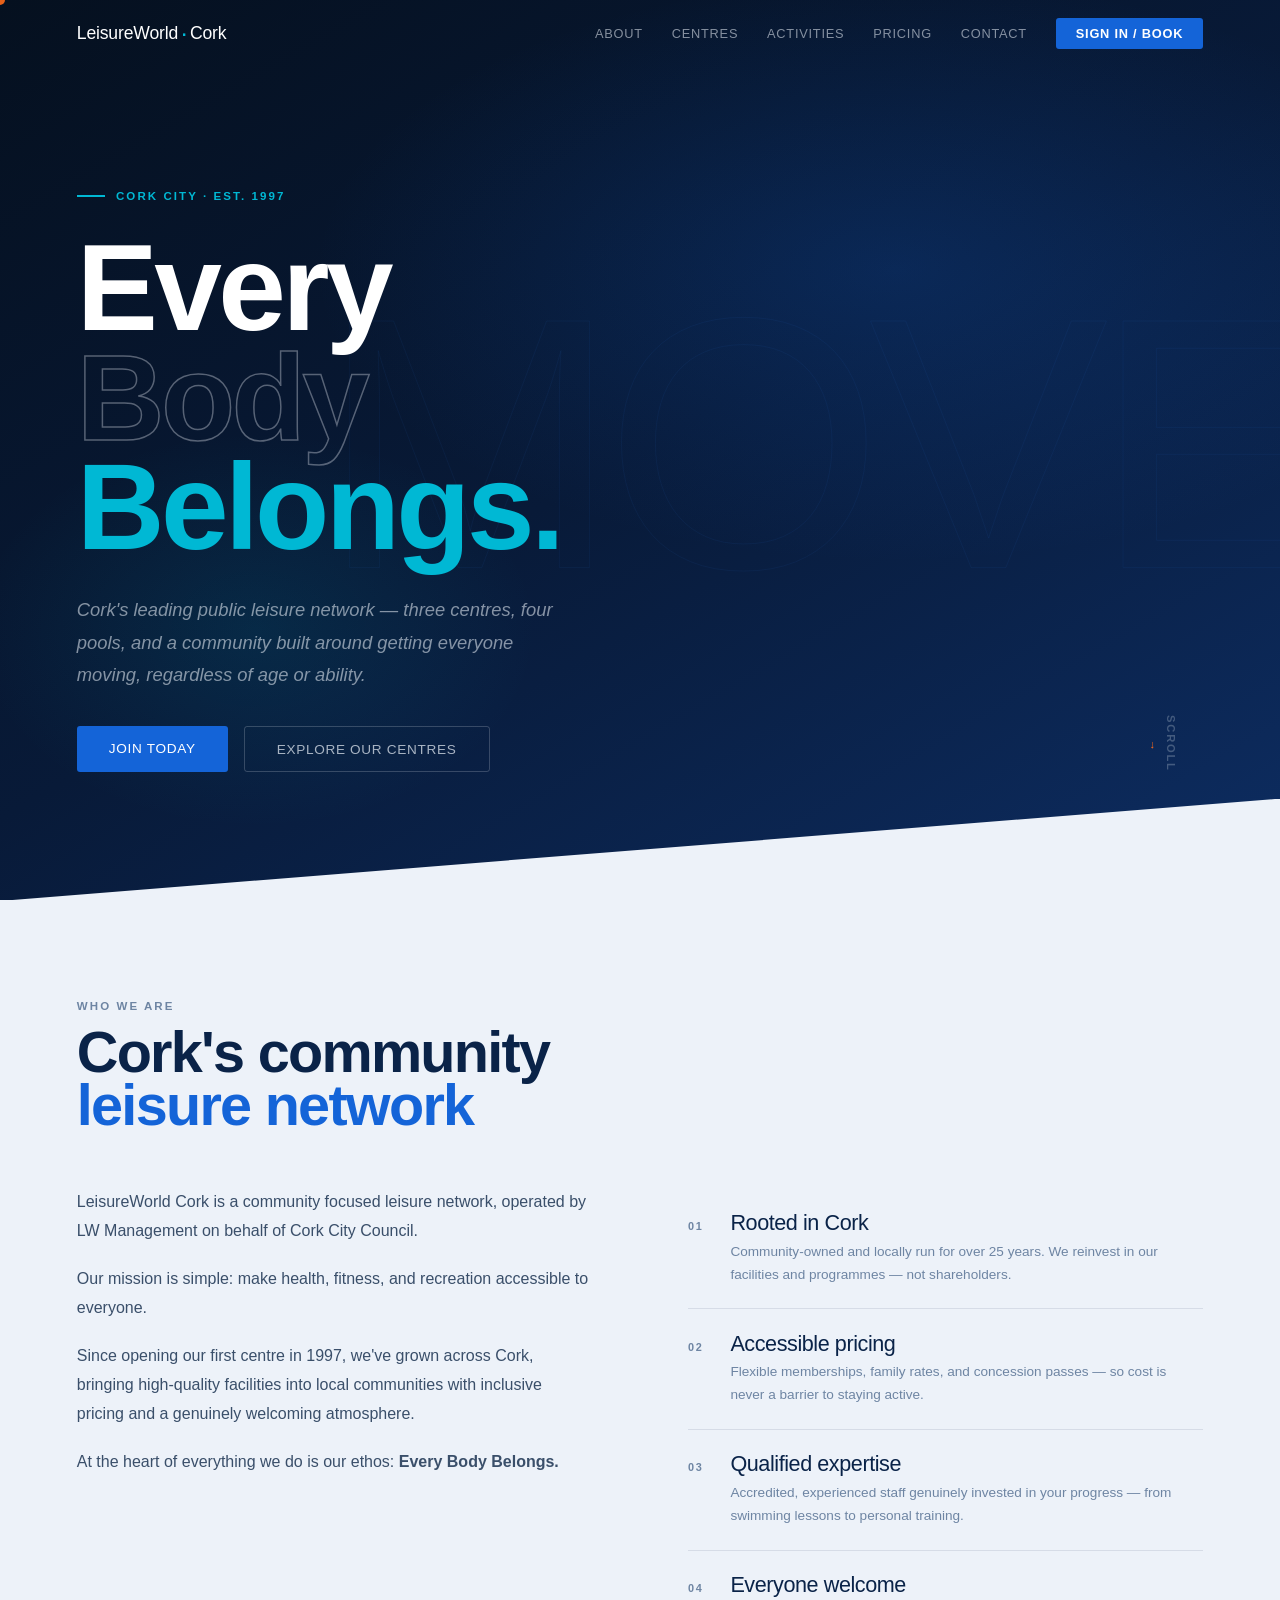
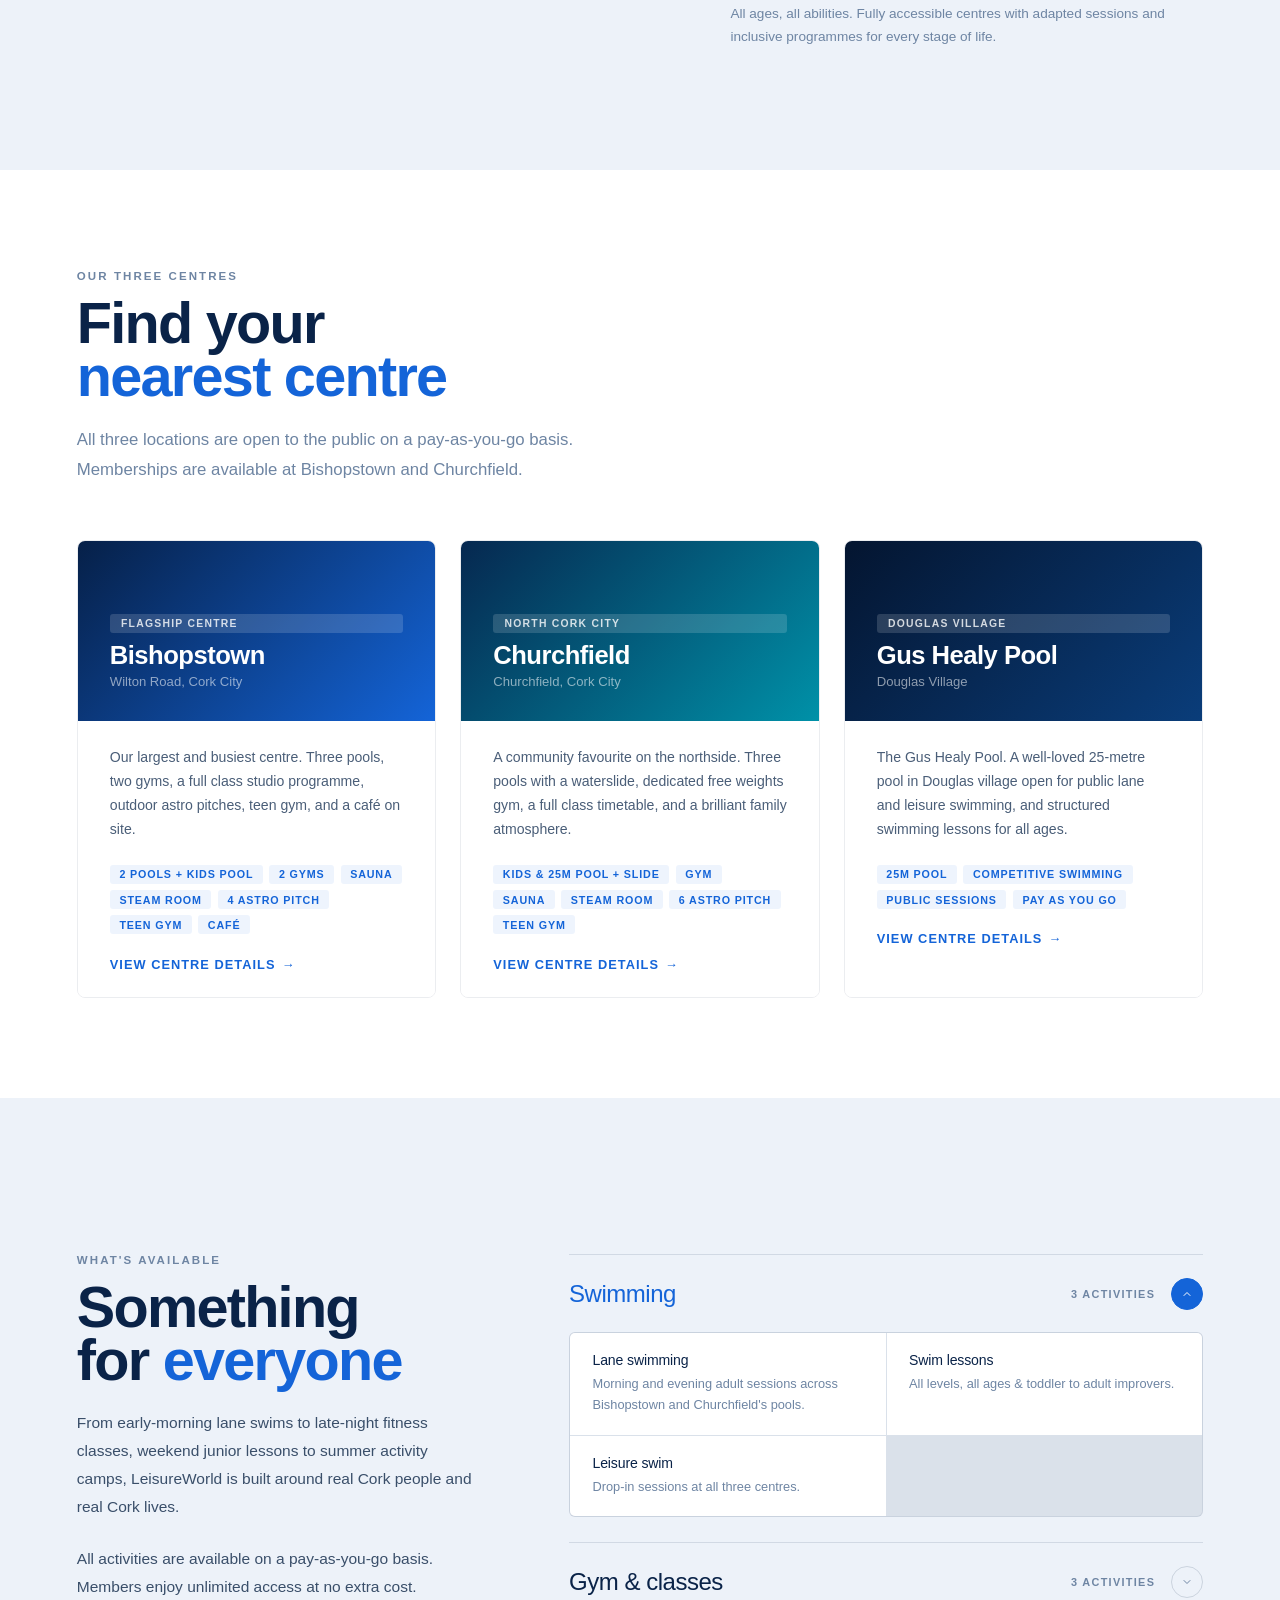
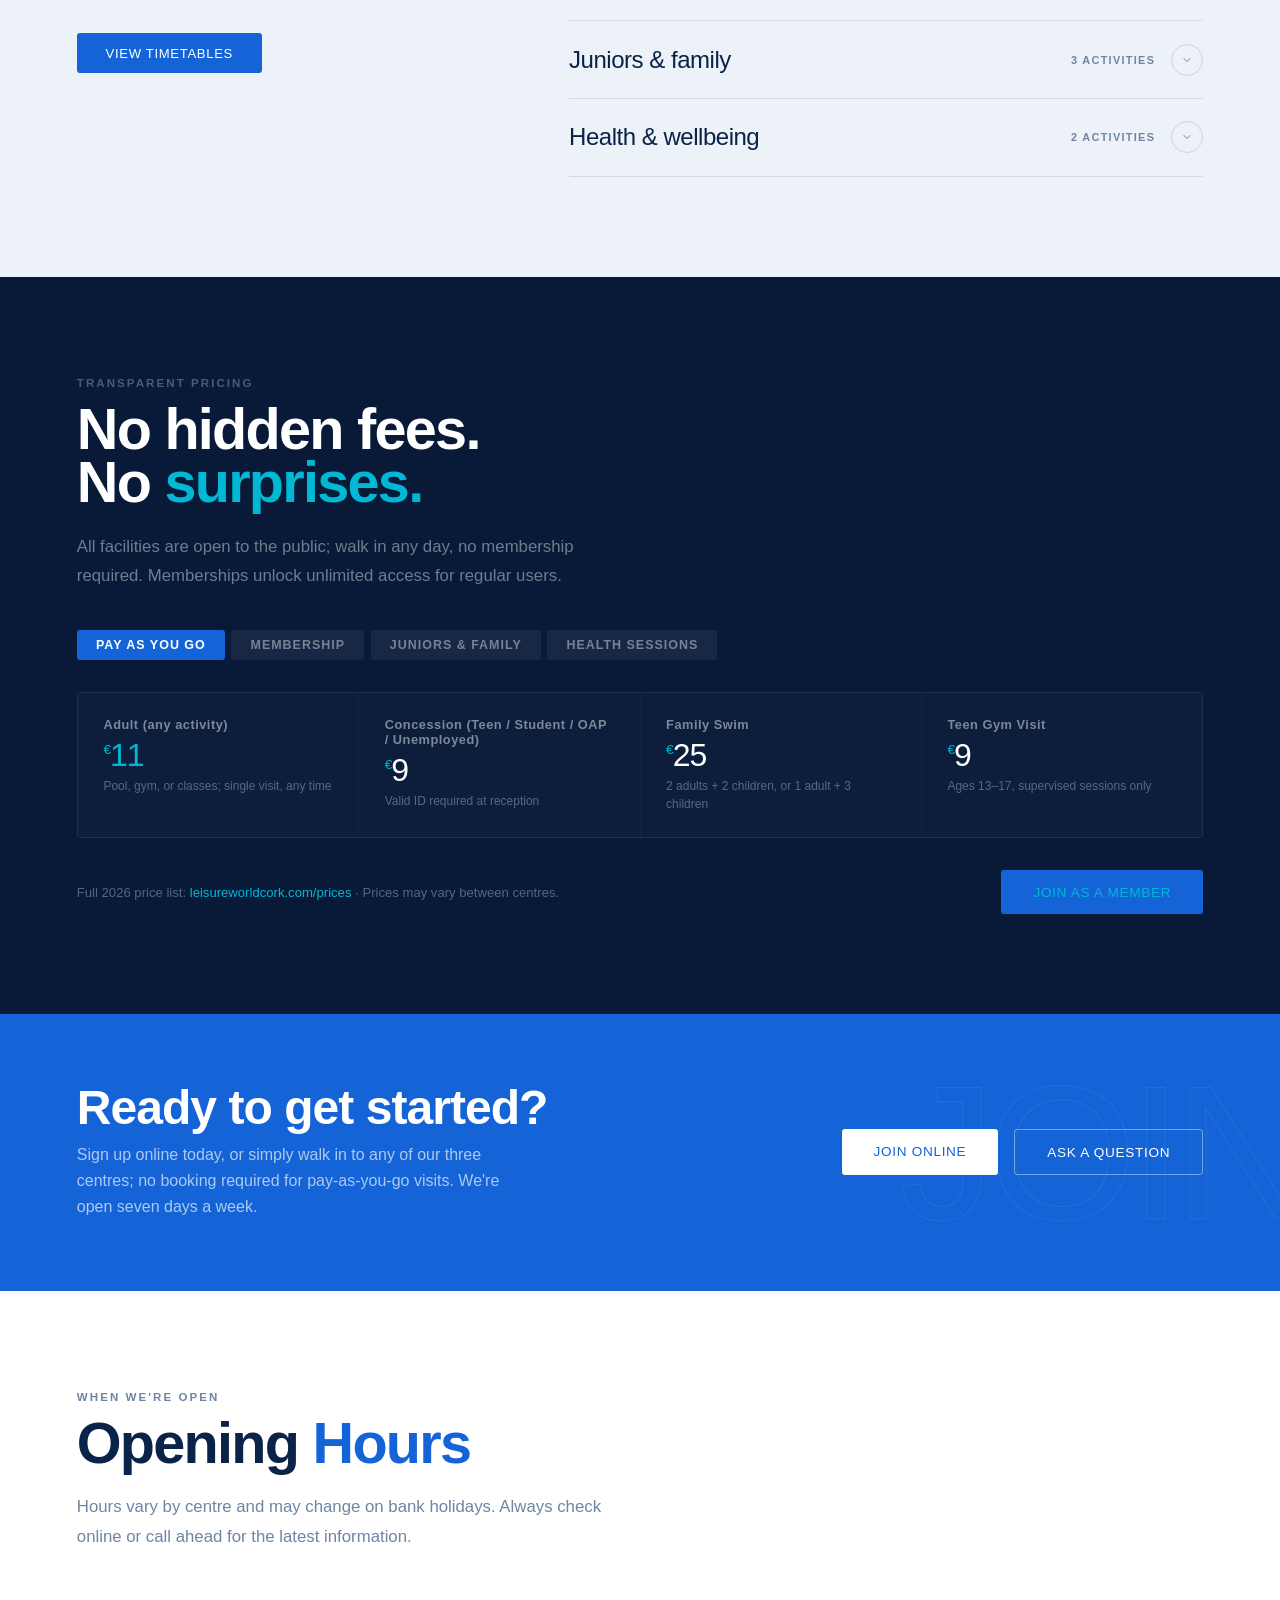
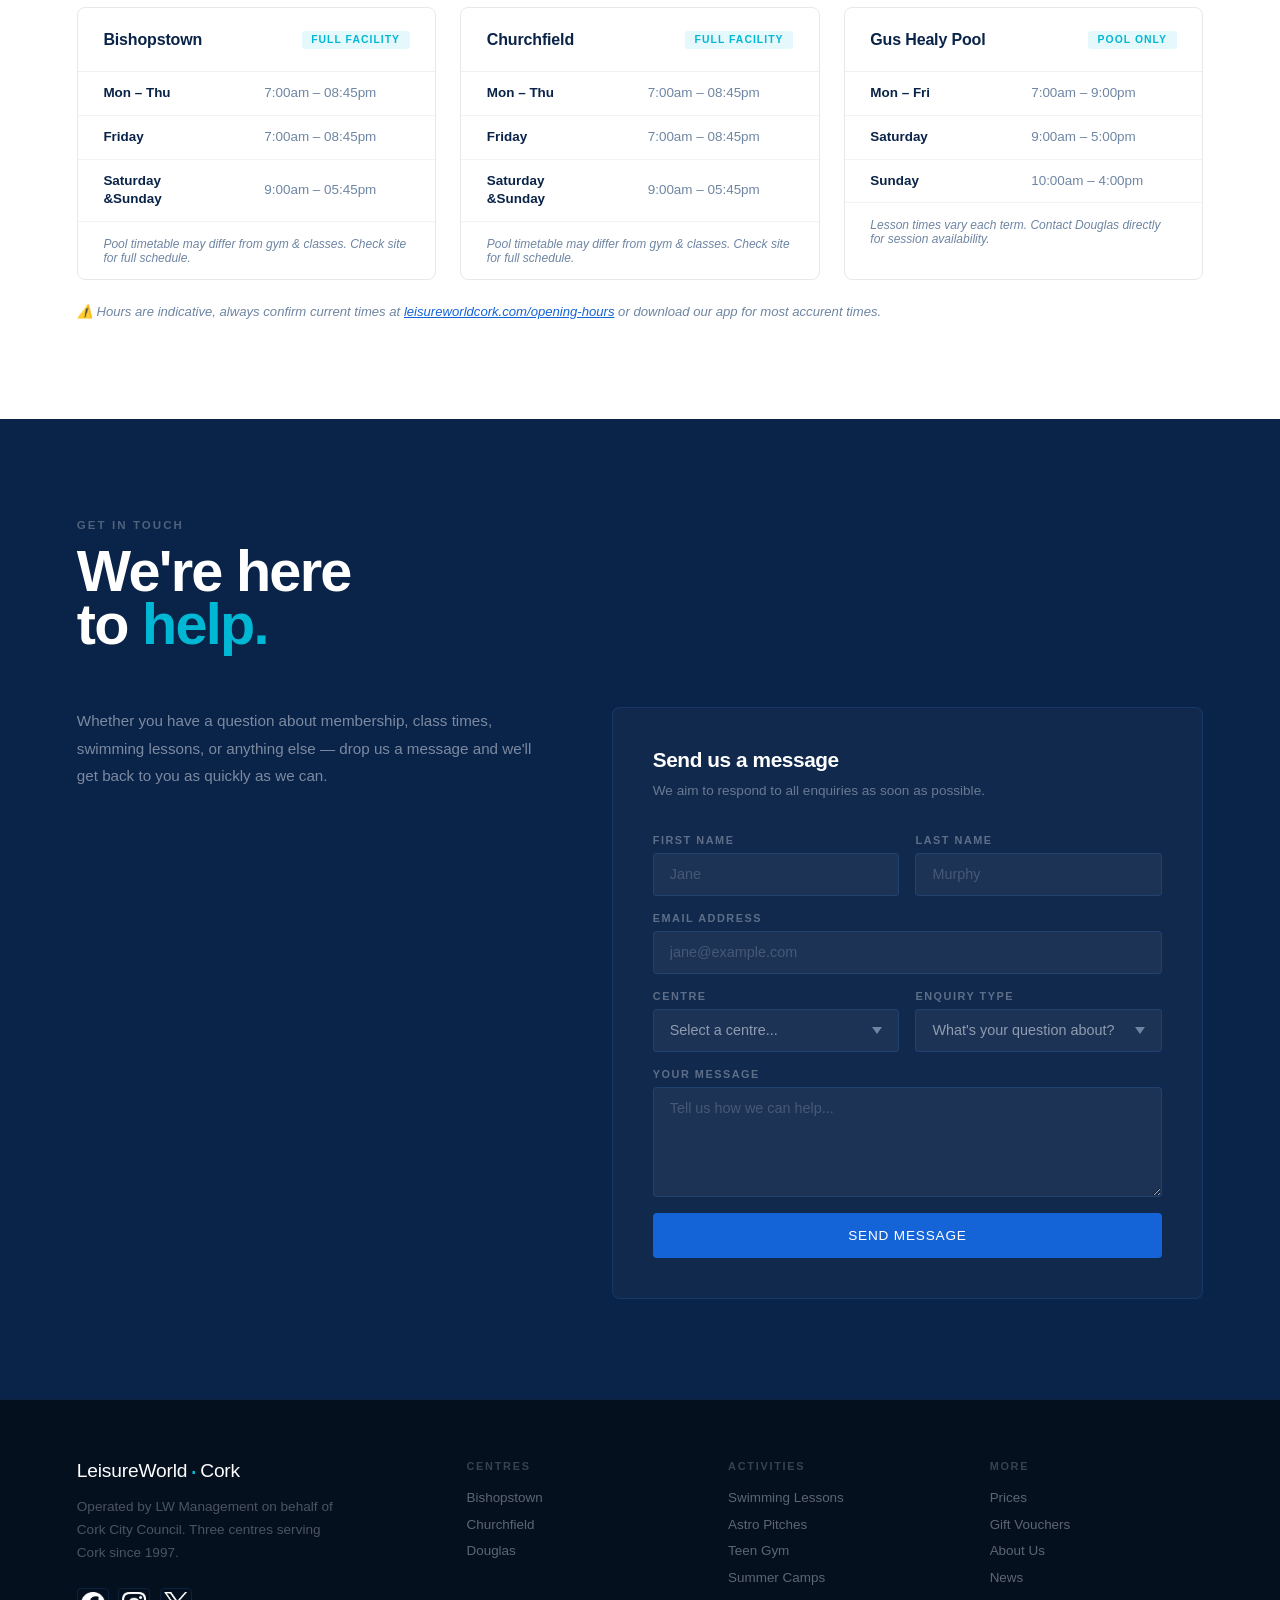
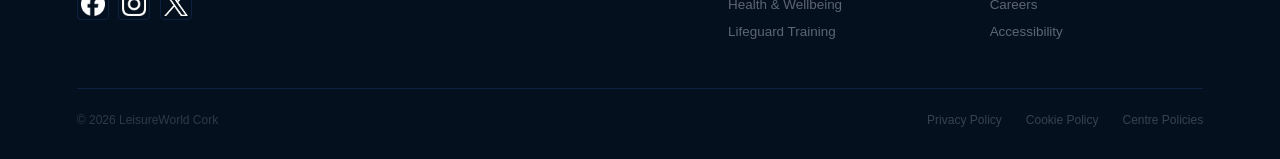
==== commit 74d6916a: "index.html" ====
--- a/index.html
+++ b/index.html
@@ -607,7 +607,6 @@
           <li><a href="https://www.leisureworldcork.com/locations/leisureworld-bishopstown/" target="_blank">Bishopstown</a></li>
           <li><a href="https://www.leisureworldcork.com/locations/leisureworld-churchfield/" target="_blank">Churchfield</a></li>
           <li><a href="https://www.leisureworldcork.com/locations/leisureworld-douglas/" target="_blank">Douglas</a></li>
-          <li><a href="https://www.leisureworldcork.com/opening-hours/" target="_blank">Opening Hours</a></li>
         </ul>
       </div>
       <div class="footer-col">
@@ -634,7 +633,7 @@
       </div>
     </div>
     <div class="footer-bottom">
-      <p>© 2025 LeisureWorld Cork · LW Management CLG · Operated on behalf of Cork City Council</p>
+      <p>© 2026 LeisureWorld Cork </p>
       <div class="footer-legal">
         <a href="https://www.leisureworldcork.com/privacy-policy/" target="_blank">Privacy Policy</a>
         <a href="https://www.leisureworldcork.com/cookies-policy/" target="_blank">Cookie Policy</a>
@@ -742,4 +741,4 @@
   </script>
 
 </body>
-</html>+</html>
